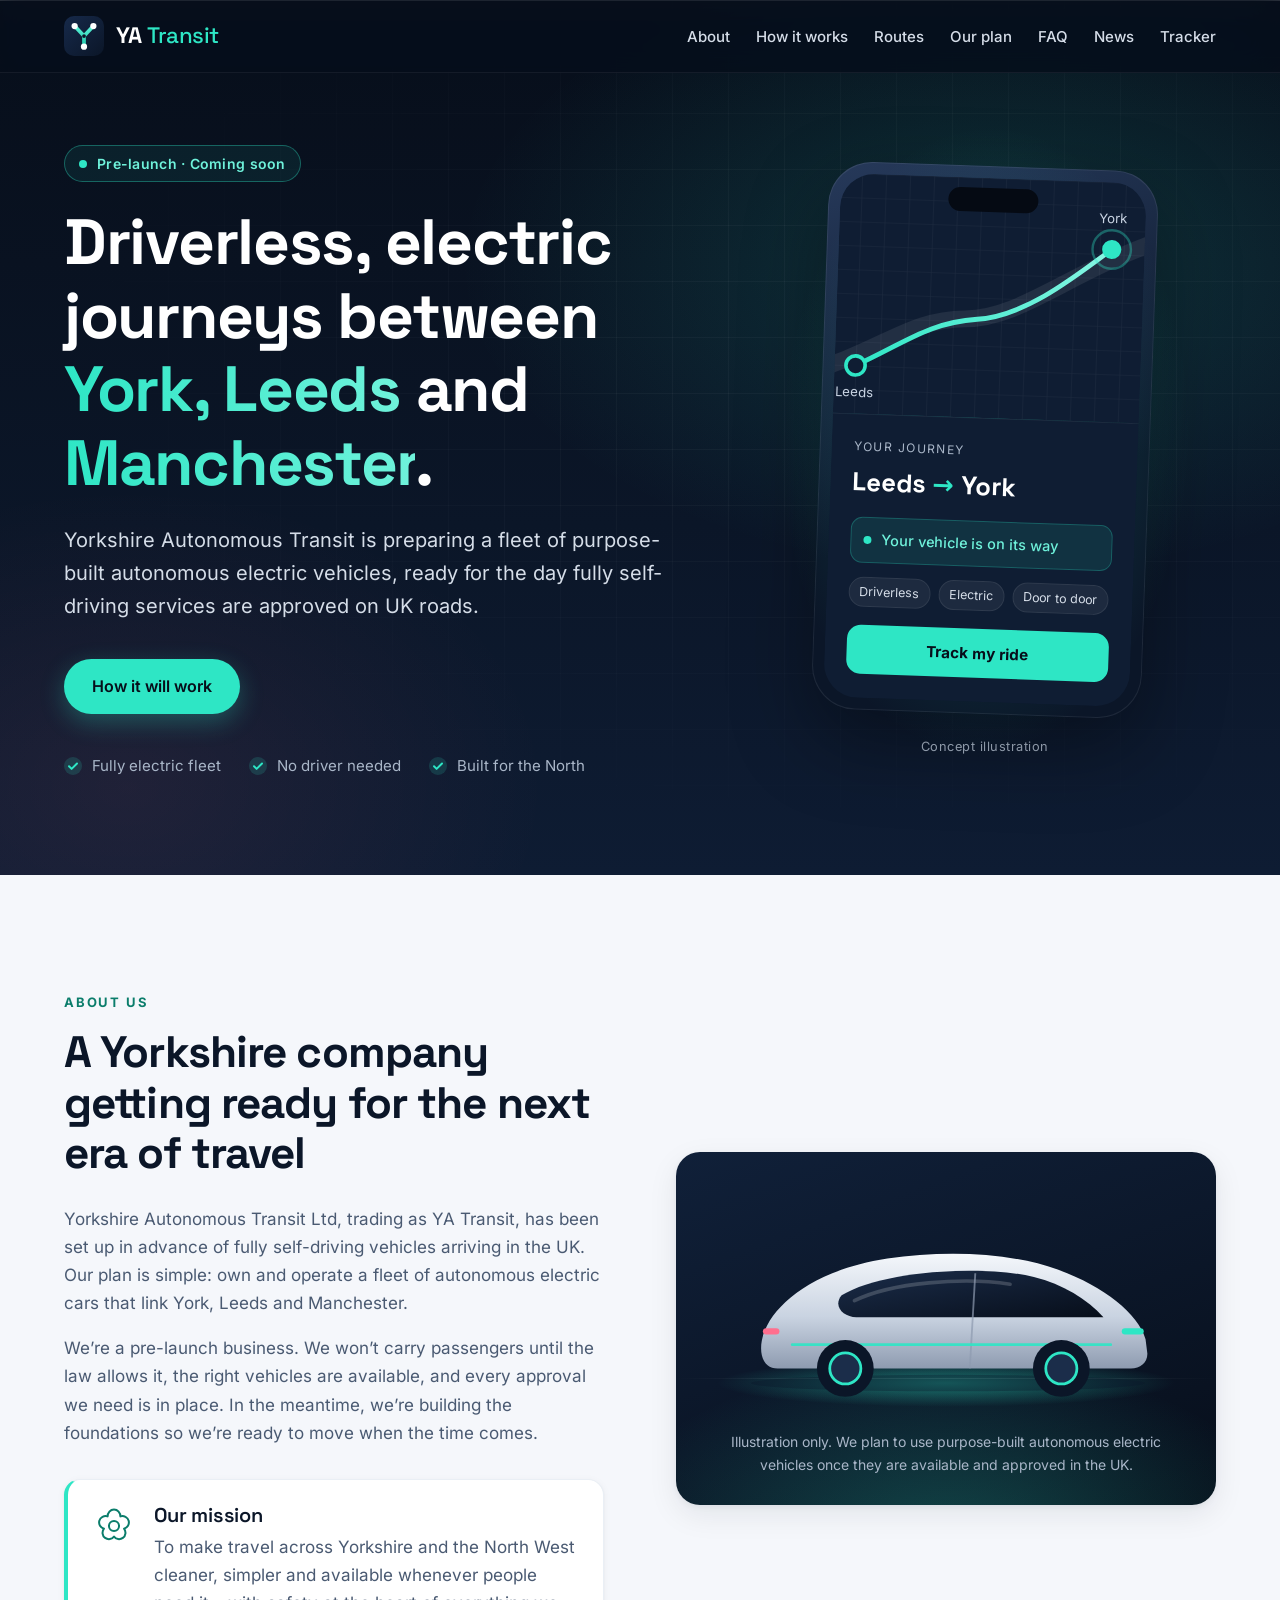
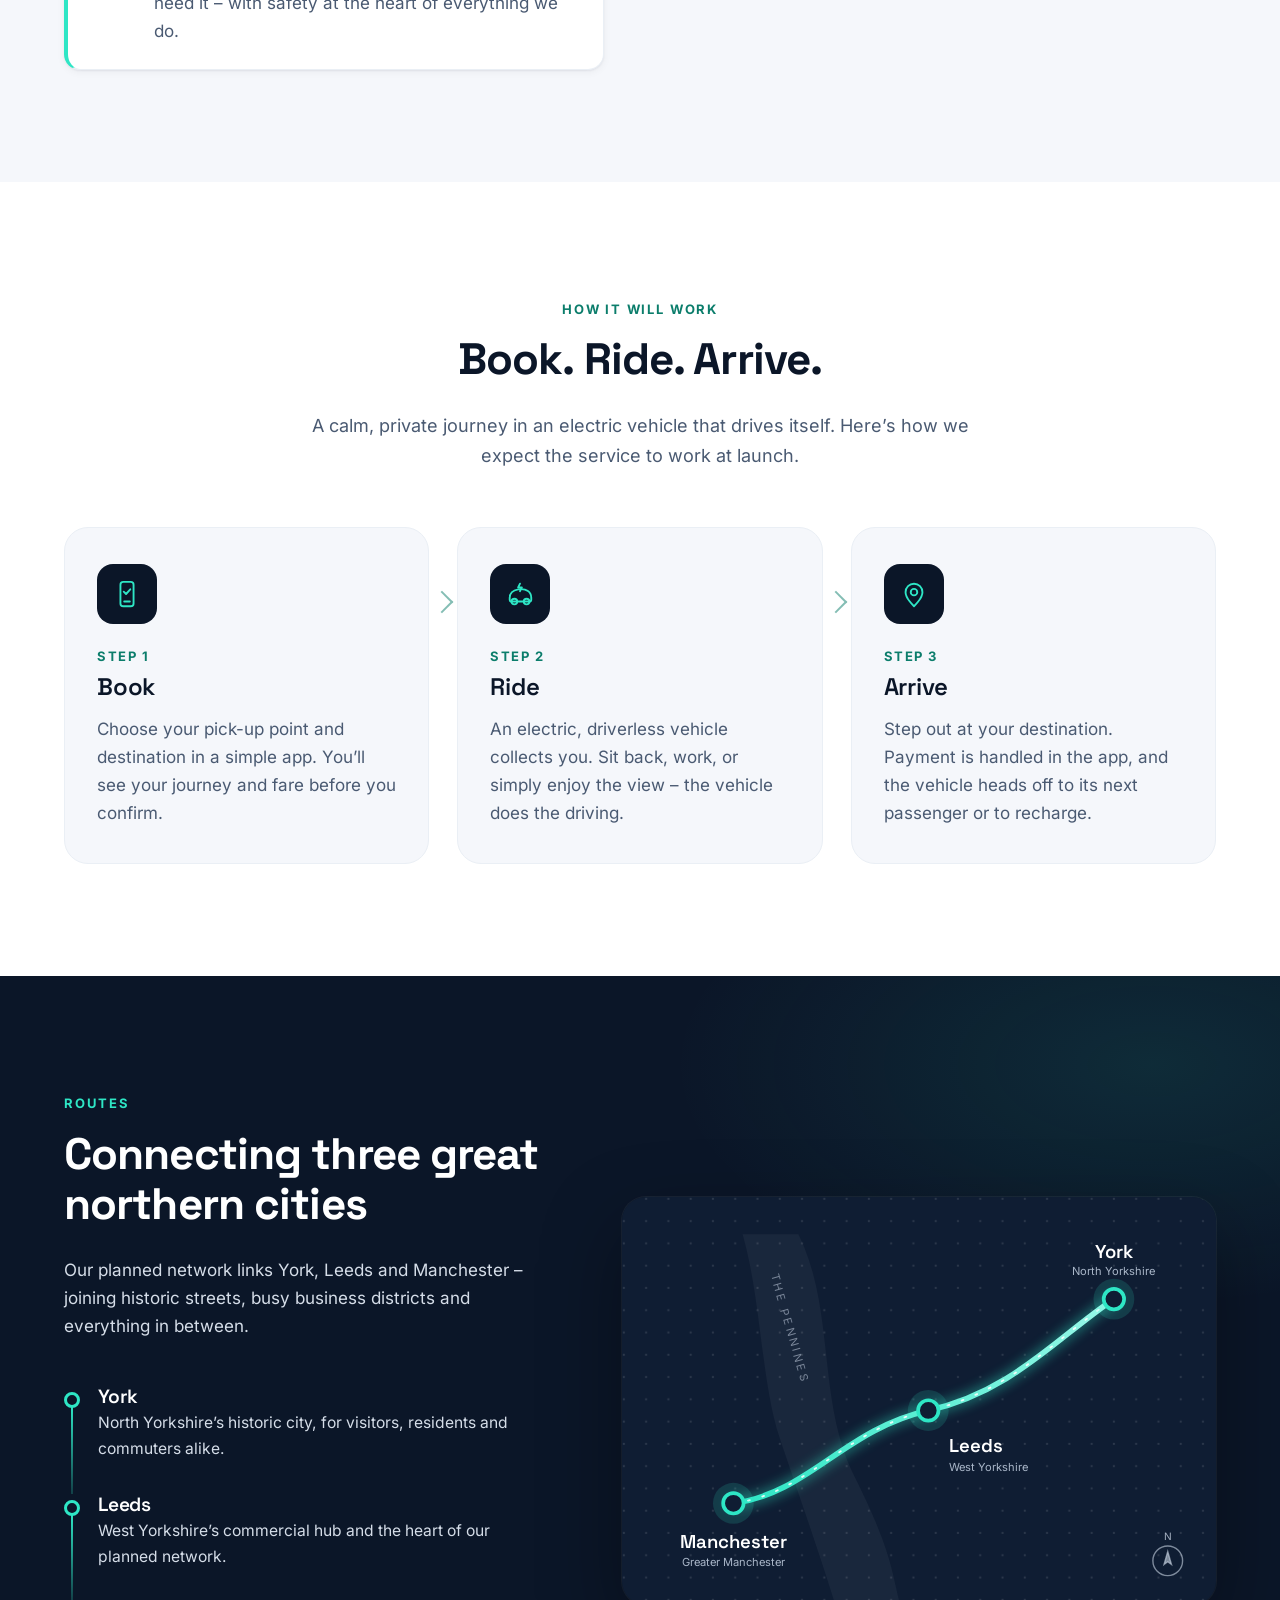
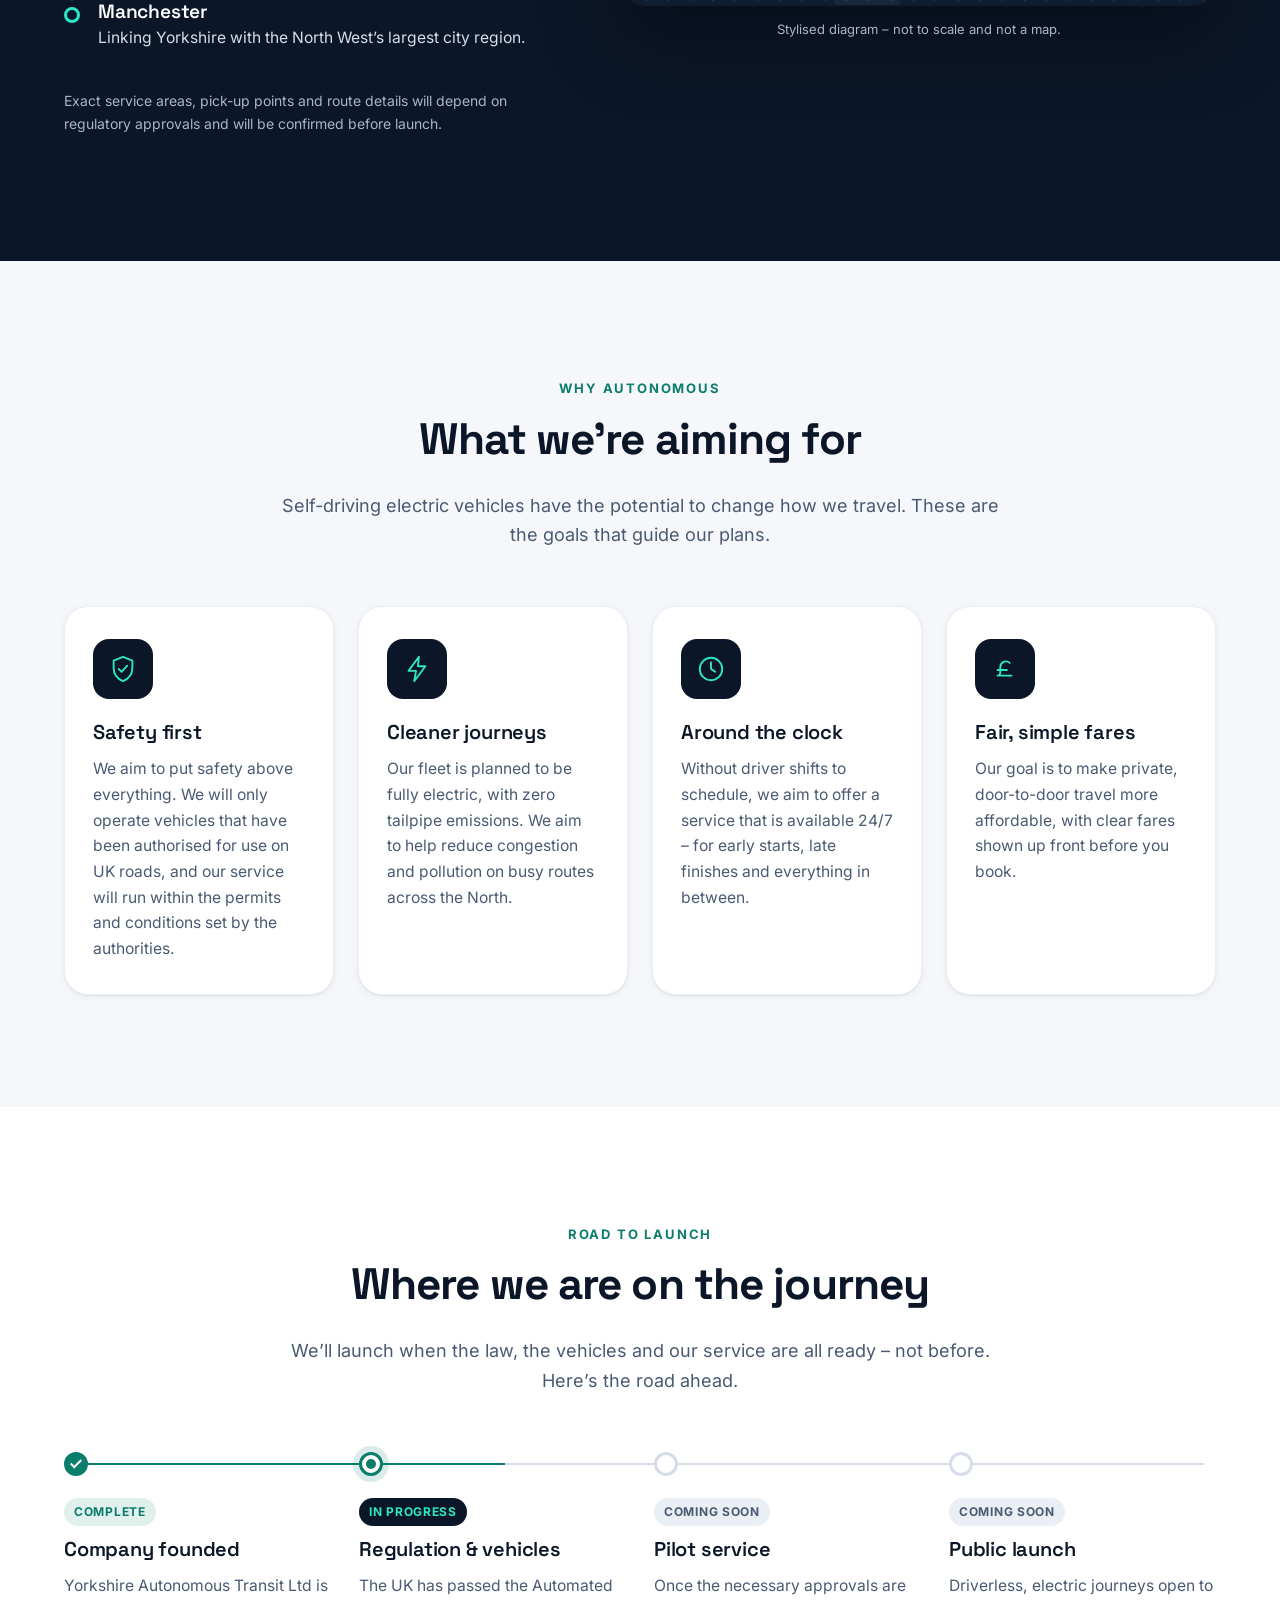
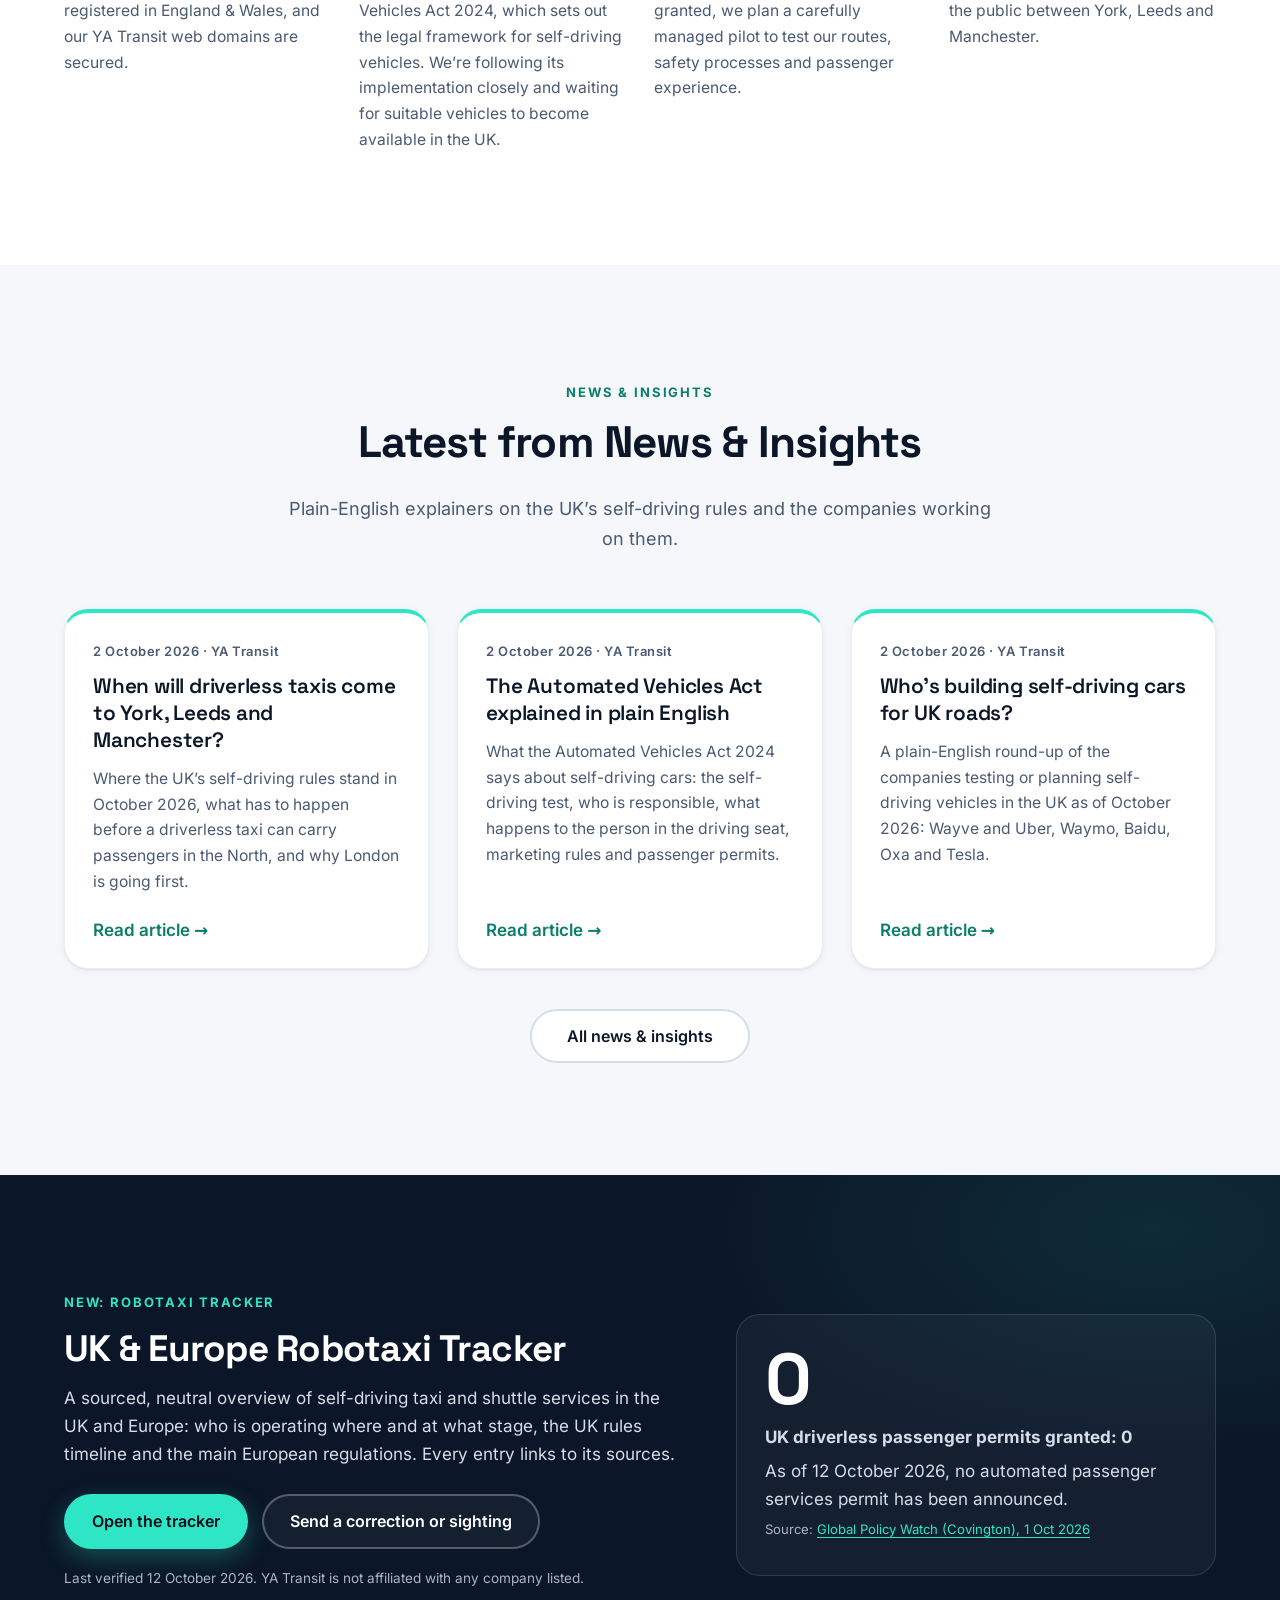
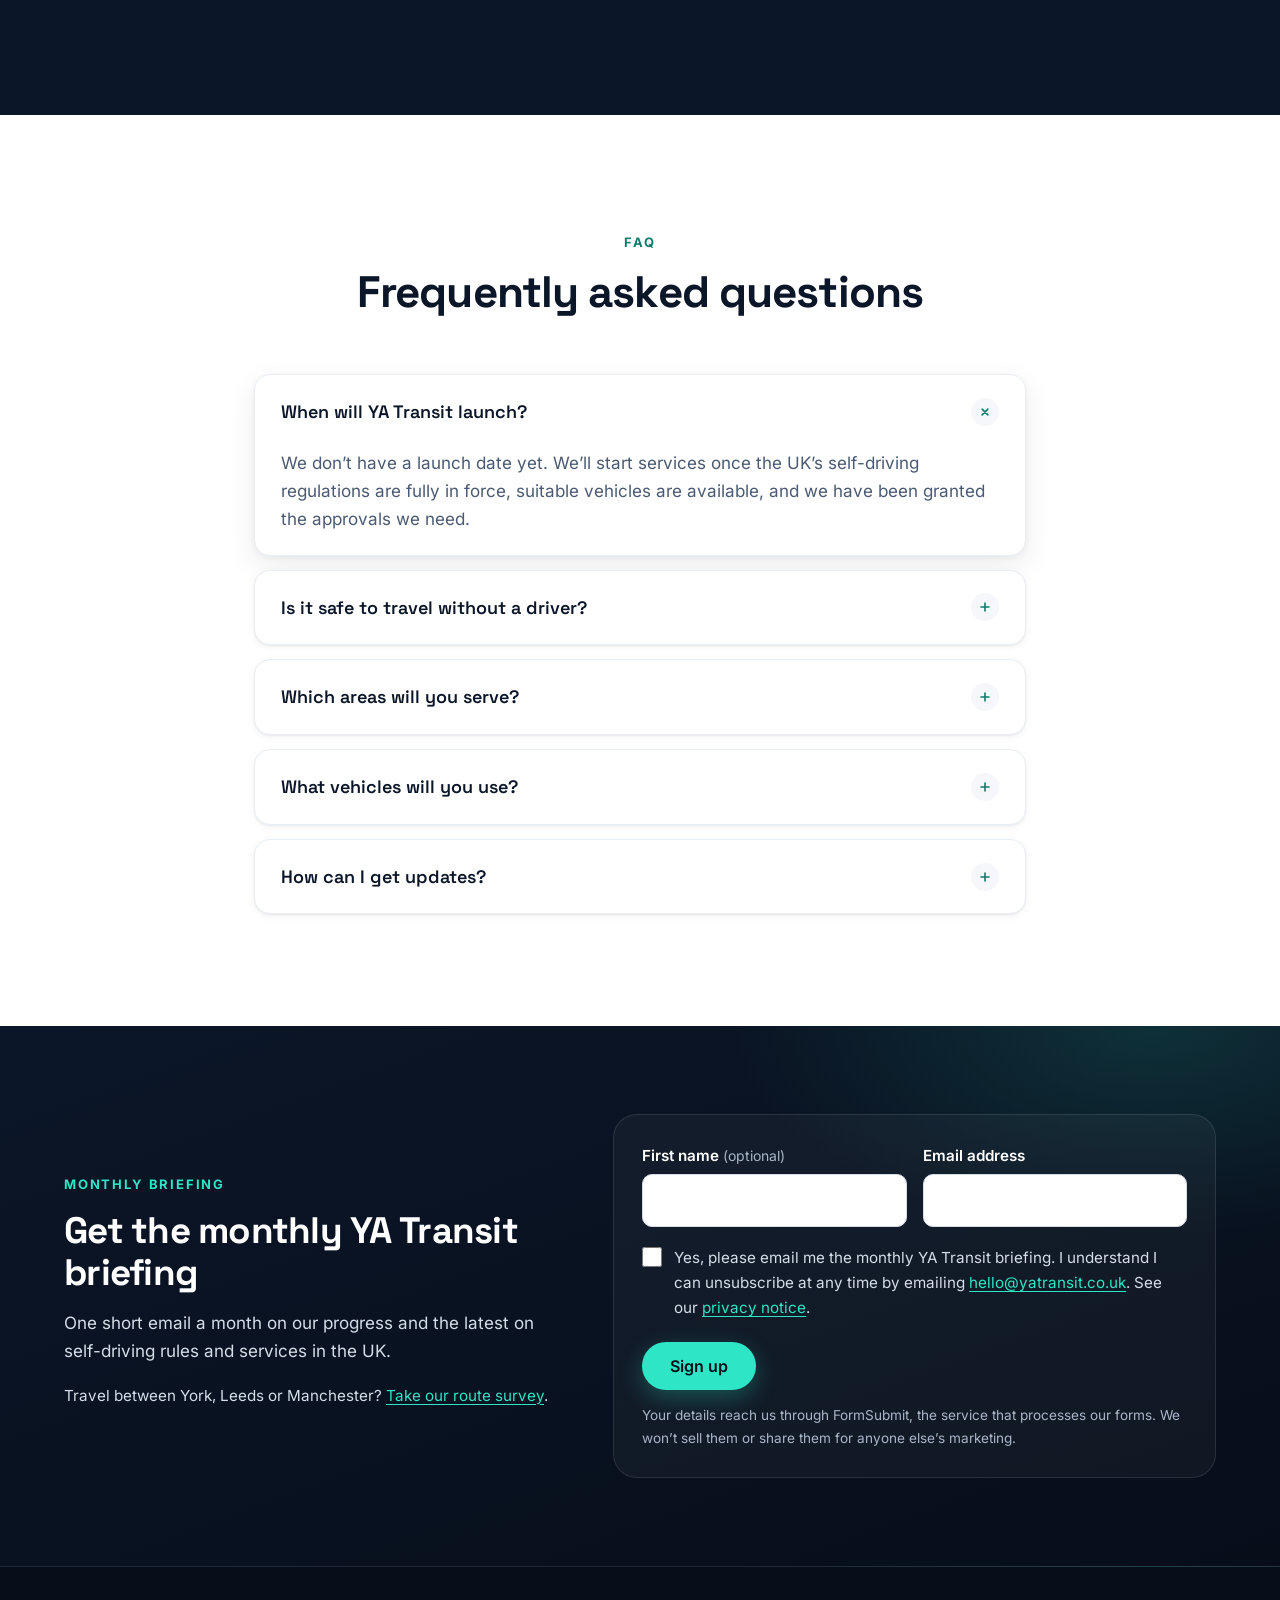
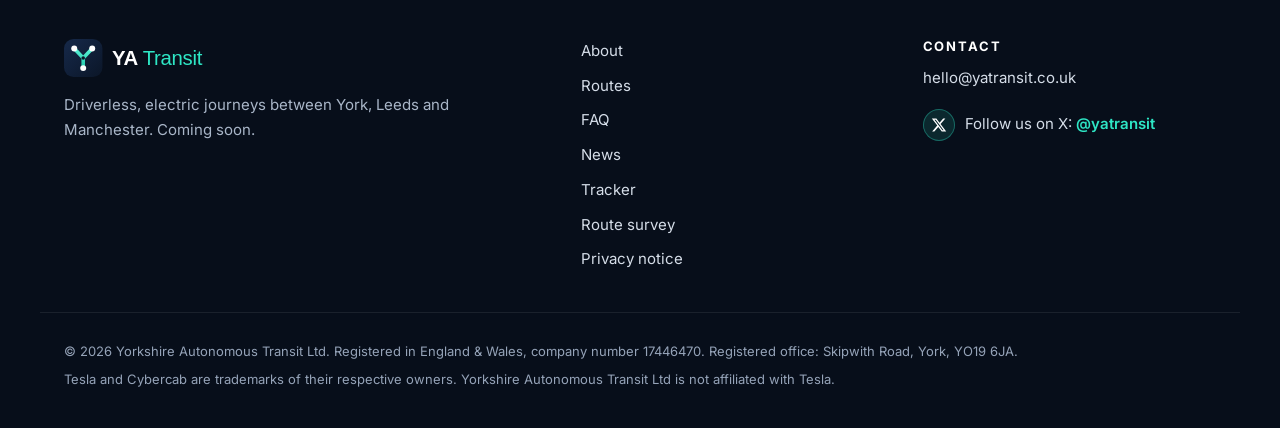
==== index.html @ 8191c2dc "SEO: Organization JSON-LD company number and logo, Open Graph/Twitter tags on privacy page, refresh " ====
<!DOCTYPE html>
<html lang="en-GB">
<head>
  <meta charset="utf-8">
  <meta name="viewport" content="width=device-width, initial-scale=1">
  <title>YA Transit | Driverless electric travel between York, Leeds and Manchester</title>
  <meta name="description" content="Yorkshire Autonomous Transit Ltd (YA Transit) is preparing driverless, electric journeys between York, Leeds and Manchester, ready for when self-driving services are approved in the UK.">
  <meta name="theme-color" content="#0B1628">
  <link rel="canonical" href="https://yatransit.co.uk/">

  <!-- Open Graph / social sharing -->
  <meta property="og:type" content="website">
  <meta property="og:site_name" content="YA Transit">
  <meta property="og:title" content="YA Transit | Driverless electric travel between York, Leeds and Manchester">
  <meta property="og:description" content="Preparing driverless, electric journeys across Yorkshire and the North West.">
  <meta property="og:url" content="https://yatransit.co.uk/">
  <meta property="og:image" content="https://yatransit.co.uk/assets/og-image.jpg">
  <meta property="og:locale" content="en_GB">
  <meta name="twitter:card" content="summary_large_image">
  <meta name="twitter:site" content="@yatransit">

  <link rel="icon" href="favicon.svg" type="image/svg+xml">
  <link rel="icon" href="favicon.ico" sizes="32x32">
  <link rel="apple-touch-icon" href="assets/apple-touch-icon.png">
  <link rel="preload" href="assets/fonts/inter-latin-var.woff2" as="font" type="font/woff2" crossorigin>
  <link rel="preload" href="assets/fonts/space-grotesk-latin-var.woff2" as="font" type="font/woff2" crossorigin>
  <link rel="stylesheet" href="css/styles.css">
  <script src="js/main.js" defer></script>
  <link rel="alternate" type="application/rss+xml" title="YA Transit News &amp; Insights" href="https://yatransit.co.uk/news/feed.xml">

  <!-- Structured data for search engines -->
  <script type="application/ld+json">
  {
    "@context": "https://schema.org",
    "@type": "Organization",
    "name": "YA Transit",
    "legalName": "Yorkshire Autonomous Transit Ltd",
    "identifier": {
      "@type": "PropertyValue",
      "propertyID": "UK Companies House company number",
      "value": "17446470"
    },
    "logo": "https://yatransit.co.uk/assets/logo.svg",
    "url": "https://yatransit.co.uk",
    "email": "hello@yatransit.co.uk",
    "address": {
      "@type": "PostalAddress",
      "streetAddress": "Skipwith Road",
      "addressLocality": "York",
      "postalCode": "YO19 6JA",
      "addressCountry": "GB"
    },
    "sameAs": ["https://x.com/yatransit"]
  }
  </script>
</head>
<body>
  <a class="skip-link" href="#main">Skip to main content</a>

  <header class="site-header" id="top">
    <div class="container header-inner">
      <a class="brand" href="#top" aria-label="YA Transit – back to top">
        <img src="assets/logo-mark.svg" alt="" width="40" height="40">
        <span class="brand-name">YA<span>Transit</span></span>
      </a>

      <button class="nav-toggle" type="button" aria-expanded="false" aria-controls="site-nav">
        <span class="nav-toggle-bar" aria-hidden="true"></span>
        <span class="visually-hidden">Menu</span>
      </button>

      <nav class="site-nav" id="site-nav" aria-label="Main">
        <ul>
          <li><a href="#about">About</a></li>
          <li><a href="#how-it-works">How it works</a></li>
          <li><a href="#routes">Routes</a></li>
          <li><a href="#why-autonomous">Our plan</a></li>
          <li><a href="#faq">FAQ</a></li>
          <li><a href="news/">News</a></li>
          <li><a href="tracker.html">Tracker</a></li>
        </ul>
      </nav>
    </div>
  </header>

  <main id="main">

    <!-- ============ HERO ============ -->
    <section class="hero" aria-labelledby="hero-title">
      <div class="hero-bg" aria-hidden="true"></div>
      <div class="container hero-inner">
        <div class="hero-copy">
          <p class="eyebrow"><span class="pulse" aria-hidden="true"></span> Pre-launch &middot; Coming soon</p>
          <h1 id="hero-title">Driverless, electric journeys between <span class="accent">York, Leeds</span> and <span class="accent">Manchester</span>.</h1>
          <p class="lead">Yorkshire Autonomous Transit is preparing a fleet of purpose-built autonomous electric vehicles, ready for the day fully self-driving services are approved on UK roads.</p>
          <div class="hero-actions">
            <a class="btn btn-primary" href="#how-it-works">How it will work</a>
          </div>
          <ul class="hero-points" aria-label="Key features">
            <li>Fully electric fleet</li>
            <li>No driver needed</li>
            <li>Built for the North</li>
          </ul>
        </div>

        <div class="hero-visual">
          <figure class="phone" role="img" aria-label="Concept illustration of a YA Transit booking screen showing a driverless journey from Leeds to York">
            <div class="phone-notch" aria-hidden="true"></div>
            <div class="phone-map" aria-hidden="true">
              <svg viewBox="0 0 300 200" preserveAspectRatio="xMidYMid slice">
                <defs>
                  <pattern id="grid" width="20" height="20" patternUnits="userSpaceOnUse">
                    <path d="M20 0H0V20" fill="none" stroke="rgba(255,255,255,0.06)" stroke-width="1"/>
                  </pattern>
                  <linearGradient id="phoneRoute" x1="0" y1="1" x2="1" y2="0">
                    <stop offset="0" stop-color="#2EE6C5"/>
                    <stop offset="1" stop-color="#8AF7E4"/>
                  </linearGradient>
                </defs>
                <rect width="300" height="200" fill="#0F1D33"/>
                <rect width="300" height="200" fill="url(#grid)"/>
                <path d="M-10 170 C60 150 80 120 130 118 S220 70 310 40" fill="none" stroke="rgba(255,255,255,0.08)" stroke-width="14"/>
                <path d="M40 160 C80 140 100 122 140 118 S220 80 250 56" fill="none" stroke="url(#phoneRoute)" stroke-width="4" stroke-linecap="round"/>
                <circle cx="40" cy="160" r="8" fill="#0F1D33" stroke="#2EE6C5" stroke-width="3"/>
                <circle cx="250" cy="56" r="8" fill="#2EE6C5"/>
                <circle cx="250" cy="56" r="16" fill="none" stroke="#2EE6C5" stroke-opacity="0.35" stroke-width="2"/>
                <text x="40" y="186" fill="#C9D4E3" font-size="11" text-anchor="middle" font-family="Inter, sans-serif">Leeds</text>
                <text x="250" y="34" fill="#C9D4E3" font-size="11" text-anchor="middle" font-family="Inter, sans-serif">York</text>
              </svg>
            </div>
            <div class="phone-body" aria-hidden="true">
              <p class="phone-label">Your journey</p>
              <p class="phone-trip">Leeds <span>&rarr;</span> York</p>
              <div class="phone-status">
                <span class="status-dot"></span>
                Your vehicle is on its way
              </div>
              <div class="phone-tags">
                <span>Driverless</span><span>Electric</span><span>Door to door</span>
              </div>
              <div class="phone-btn">Track my ride</div>
            </div>
          </figure>
          <p class="concept-note">Concept illustration</p>
        </div>
      </div>
    </section>

    <!-- ============ ABOUT ============ -->
    <section class="section section-light" id="about" aria-labelledby="about-title">
      <div class="container split">
        <div>
          <p class="kicker">About us</p>
          <h2 id="about-title">A Yorkshire company getting ready for the next era of travel</h2>
          <p>Yorkshire Autonomous Transit Ltd, trading as YA Transit, has been set up in advance of fully self-driving vehicles arriving in the UK. Our plan is simple: own and operate a fleet of autonomous electric cars that link York, Leeds and Manchester.</p>
          <p>We&rsquo;re a pre-launch business. We won&rsquo;t carry passengers until the law allows it, the right vehicles are available, and every approval we need is in place. In the meantime, we&rsquo;re building the foundations so we&rsquo;re ready to move when the time comes.</p>
          <div class="mission">
            <svg class="rose" viewBox="0 0 48 48" aria-hidden="true" focusable="false">
              <g fill="none" stroke="currentColor" stroke-width="2.2" stroke-linejoin="round">
                <path d="M24 6c4 0 7 3.5 7 7.5 3.8-1.2 8 1 9 4.8s-1.3 7.6-5 8.6c2.4 3.2 1.9 7.8-1.3 10.1s-7.6 1.7-9.7-1.5c-2.1 3.2-6.5 3.8-9.7 1.5s-3.7-6.9-1.3-10.1c-3.7-1-6-4.8-5-8.6s5.2-6 9-4.8C17 9.5 20 6 24 6z"/>
                <circle cx="24" cy="24" r="5.5"/>
              </g>
            </svg>
            <div>
              <h3>Our mission</h3>
              <p>To make travel across Yorkshire and the North West cleaner, simpler and available whenever people need it &ndash; with safety at the heart of everything we do.</p>
            </div>
          </div>
        </div>

        <figure class="vehicle-card">
          <svg class="vehicle" viewBox="0 0 520 230" role="img" aria-labelledby="vehTitle">
            <title id="vehTitle">Illustration of a sleek, compact autonomous electric vehicle</title>
            <defs>
              <linearGradient id="body" x1="0" y1="0" x2="0" y2="1">
                <stop offset="0" stop-color="#F4F7FB"/>
                <stop offset="0.55" stop-color="#C9D3E1"/>
                <stop offset="1" stop-color="#8E9BB0"/>
              </linearGradient>
              <linearGradient id="glass" x1="0" y1="0" x2="1" y2="1">
                <stop offset="0" stop-color="#1B2D4A"/>
                <stop offset="1" stop-color="#070E1A"/>
              </linearGradient>
              <radialGradient id="glow" cx="0.5" cy="0.5" r="0.5">
                <stop offset="0" stop-color="#2EE6C5" stop-opacity="0.45"/>
                <stop offset="1" stop-color="#2EE6C5" stop-opacity="0"/>
              </radialGradient>
            </defs>
            <ellipse cx="260" cy="200" rx="250" ry="26" fill="url(#glow)"/>
            <ellipse cx="262" cy="200" rx="215" ry="9" fill="#0B1628" opacity="0.35"/>
            <path d="M58 162 C58 126 104 78 196 64 C258 55 330 57 382 76 C432 94 470 124 478 152 L480 168 C480 178 472 184 462 184 L76 184 C65 184 58 176 58 162 Z" fill="url(#body)"/>
            <path d="M146 104 C188 78 296 70 356 84 C388 92 414 108 432 128 L162 128 C148 128 136 116 146 104 Z" fill="url(#glass)"/>
            <path d="M160 110 C200 90 280 84 330 92" fill="none" stroke="#FFFFFF" stroke-opacity="0.18" stroke-width="4" stroke-linecap="round"/>
            <path d="M292 80 L286 184" stroke="#8E9BB0" stroke-width="2" opacity="0.7"/>
            <rect x="452" y="140" width="24" height="7" rx="3.5" fill="#2EE6C5"/>
            <rect x="60" y="140" width="18" height="7" rx="3.5" fill="#FF6F8E"/>
            <path d="M92 158 H440" stroke="#2EE6C5" stroke-width="3" stroke-linecap="round" opacity="0.9"/>
            <g>
              <circle cx="150" cy="184" r="31" fill="#0B1628"/>
              <circle cx="150" cy="184" r="17" fill="#1B2D4A" stroke="#2EE6C5" stroke-width="3"/>
              <circle cx="386" cy="184" r="31" fill="#0B1628"/>
              <circle cx="386" cy="184" r="17" fill="#1B2D4A" stroke="#2EE6C5" stroke-width="3"/>
            </g>
          </svg>
          <figcaption>Illustration only. We plan to use purpose-built autonomous electric vehicles once they are available and approved in the UK.</figcaption>
        </figure>
      </div>
    </section>

    <!-- ============ HOW IT WORKS ============ -->
    <section class="section section-white" id="how-it-works" aria-labelledby="how-title">
      <div class="container">
        <div class="section-head">
          <p class="kicker">How it will work</p>
          <h2 id="how-title">Book. Ride. Arrive.</h2>
          <p>A calm, private journey in an electric vehicle that drives itself. Here&rsquo;s how we expect the service to work at launch.</p>
        </div>
        <ol class="steps">
          <li class="step">
            <div class="step-icon" aria-hidden="true">
              <svg viewBox="0 0 32 32"><rect x="9" y="3" width="14" height="26" rx="3" fill="none" stroke="currentColor" stroke-width="2"/><path d="M13 24h6" stroke="currentColor" stroke-width="2" stroke-linecap="round"/><path d="M12.5 13.5l2.5 2.5 4.5-5" fill="none" stroke="currentColor" stroke-width="2" stroke-linecap="round" stroke-linejoin="round"/></svg>
            </div>
            <span class="step-num">Step 1</span>
            <h3>Book</h3>
            <p>Choose your pick-up point and destination in a simple app. You&rsquo;ll see your journey and fare before you confirm.</p>
          </li>
          <li class="step">
            <div class="step-icon" aria-hidden="true">
              <svg viewBox="0 0 32 32"><path d="M5 20c0-4 3-8 9-9 4-.6 8 0 10.5 1.8C27 14.5 28 17 28 20v2a2 2 0 0 1-2 2H7a2 2 0 0 1-2-2z" fill="none" stroke="currentColor" stroke-width="2" stroke-linejoin="round"/><circle cx="10" cy="24" r="3" fill="none" stroke="currentColor" stroke-width="2"/><circle cx="23" cy="24" r="3" fill="none" stroke="currentColor" stroke-width="2"/><path d="M16 5l-2 4h4l-2 4" fill="none" stroke="currentColor" stroke-width="2" stroke-linecap="round" stroke-linejoin="round"/></svg>
            </div>
            <span class="step-num">Step 2</span>
            <h3>Ride</h3>
            <p>An electric, driverless vehicle collects you. Sit back, work, or simply enjoy the view &ndash; the vehicle does the driving.</p>
          </li>
          <li class="step">
            <div class="step-icon" aria-hidden="true">
              <svg viewBox="0 0 32 32"><path d="M16 29s-9-8.2-9-15a9 9 0 0 1 18 0c0 6.8-9 15-9 15z" fill="none" stroke="currentColor" stroke-width="2" stroke-linejoin="round"/><circle cx="16" cy="14" r="3.5" fill="none" stroke="currentColor" stroke-width="2"/></svg>
            </div>
            <span class="step-num">Step 3</span>
            <h3>Arrive</h3>
            <p>Step out at your destination. Payment is handled in the app, and the vehicle heads off to its next passenger or to recharge.</p>
          </li>
        </ol>
      </div>
    </section>

    <!-- ============ ROUTES ============ -->
    <section class="section section-dark" id="routes" aria-labelledby="routes-title">
      <div class="container split split-routes">
        <div>
          <p class="kicker kicker-light">Routes</p>
          <h2 id="routes-title">Connecting three great northern cities</h2>
          <p>Our planned network links York, Leeds and Manchester &ndash; joining historic streets, busy business districts and everything in between.</p>
          <ul class="city-list">
            <li>
              <span class="city-dot" aria-hidden="true"></span>
              <div><h3>York</h3><p>North Yorkshire&rsquo;s historic city, for visitors, residents and commuters alike.</p></div>
            </li>
            <li>
              <span class="city-dot" aria-hidden="true"></span>
              <div><h3>Leeds</h3><p>West Yorkshire&rsquo;s commercial hub and the heart of our planned network.</p></div>
            </li>
            <li>
              <span class="city-dot" aria-hidden="true"></span>
              <div><h3>Manchester</h3><p>Linking Yorkshire with the North West&rsquo;s largest city region.</p></div>
            </li>
          </ul>
          <p class="small-print">Exact service areas, pick-up points and route details will depend on regulatory approvals and will be confirmed before launch.</p>
        </div>

        <figure class="route-diagram">
          <svg viewBox="0 0 640 440" role="img" aria-labelledby="routeTitle routeDesc">
            <title id="routeTitle">Stylised route diagram</title>
            <desc id="routeDesc">A simplified diagram, not a map, showing a planned route linking Manchester in the south west to Leeds and then York in the north east, crossing the Pennines.</desc>
            <defs>
              <pattern id="dots" width="24" height="24" patternUnits="userSpaceOnUse">
                <circle cx="2" cy="2" r="1.2" fill="rgba(255,255,255,0.12)"/>
              </pattern>
              <linearGradient id="routeGrad" x1="0" y1="1" x2="1" y2="0">
                <stop offset="0" stop-color="#2EE6C5"/>
                <stop offset="1" stop-color="#9AF8E8"/>
              </linearGradient>
              <filter id="softGlow" x="-20%" y="-20%" width="140%" height="140%">
                <feGaussianBlur stdDeviation="6"/>
              </filter>
            </defs>
            <rect width="640" height="440" rx="24" fill="#0F1D33"/>
            <rect width="640" height="440" rx="24" fill="url(#dots)"/>

            <!-- Pennines band (stylised) -->
            <path d="M190 40 C230 120 210 220 250 300 S290 400 300 440 L230 440 C215 390 190 320 170 260 S150 110 130 40 Z" fill="rgba(255,255,255,0.045)"/>
            <text class="pennines" x="160" y="84" fill="rgba(201,212,227,0.55)" font-size="12" font-family="Inter, sans-serif" letter-spacing="3" transform="rotate(74 160 84)">THE PENNINES</text>

            <!-- Route -->
            <path d="M120 330 C200 320 240 250 330 230 S470 150 530 110" fill="none" stroke="#2EE6C5" stroke-width="14" stroke-linecap="round" opacity="0.35" filter="url(#softGlow)"/>
            <path d="M120 330 C200 320 240 250 330 230 S470 150 530 110" fill="none" stroke="url(#routeGrad)" stroke-width="6" stroke-linecap="round"/>
            <path class="route-flow" d="M120 330 C200 320 240 250 330 230 S470 150 530 110" fill="none" stroke="#FFFFFF" stroke-width="2" stroke-linecap="round" stroke-dasharray="2 14" opacity="0.85"/>

            <!-- Manchester -->
            <circle cx="120" cy="330" r="22" fill="#2EE6C5" opacity="0.15"/>
            <circle cx="120" cy="330" r="11" fill="#0F1D33" stroke="#2EE6C5" stroke-width="4"/>
            <text x="120" y="378" fill="#FFFFFF" class="city-name" font-size="20" font-weight="600" text-anchor="middle" font-family="'Space Grotesk', Inter, sans-serif">Manchester</text>
            <text x="120" y="398" class="city-sub" fill="#A9B6C8" font-size="12" text-anchor="middle" font-family="Inter, sans-serif">Greater Manchester</text>

            <!-- Leeds -->
            <circle cx="330" cy="230" r="22" fill="#2EE6C5" opacity="0.15"/>
            <circle cx="330" cy="230" r="11" fill="#0F1D33" stroke="#2EE6C5" stroke-width="4"/>
            <text x="352" y="275" fill="#FFFFFF" class="city-name" font-size="20" font-weight="600" font-family="'Space Grotesk', Inter, sans-serif">Leeds</text>
            <text x="352" y="295" class="city-sub" fill="#A9B6C8" font-size="12" font-family="Inter, sans-serif">West Yorkshire</text>

            <!-- York -->
            <circle cx="530" cy="110" r="22" fill="#2EE6C5" opacity="0.15"/>
            <circle cx="530" cy="110" r="11" fill="#0F1D33" stroke="#2EE6C5" stroke-width="4"/>
            <text x="530" y="66" fill="#FFFFFF" class="city-name" font-size="20" font-weight="600" text-anchor="middle" font-family="'Space Grotesk', Inter, sans-serif">York</text>
            <text x="530" y="84" class="city-sub" fill="#A9B6C8" font-size="12" text-anchor="middle" font-family="Inter, sans-serif">North Yorkshire</text>

            <!-- Compass -->
            <g transform="translate(588 392)" fill="none" stroke="rgba(201,212,227,0.6)" stroke-width="1.5">
              <circle r="16"/>
              <path d="M0 -10 L4 4 L0 1 L-4 4 Z" fill="rgba(201,212,227,0.6)"/>
              <text y="-22" fill="rgba(201,212,227,0.8)" stroke="none" font-size="11" text-anchor="middle" font-family="Inter, sans-serif">N</text>
            </g>
          </svg>
          <figcaption>Stylised diagram &ndash; not to scale and not a map.</figcaption>
        </figure>
      </div>
    </section>

    <!-- ============ WHY AUTONOMOUS ============ -->
    <section class="section section-light" id="why-autonomous" aria-labelledby="why-title">
      <div class="container">
        <div class="section-head">
          <p class="kicker">Why autonomous</p>
          <h2 id="why-title">What we&rsquo;re aiming for</h2>
          <p>Self-driving electric vehicles have the potential to change how we travel. These are the goals that guide our plans.</p>
        </div>
        <div class="cards">
          <article class="card">
            <div class="card-icon" aria-hidden="true">
              <svg viewBox="0 0 32 32"><path d="M16 3l10 4v8c0 6.5-4.3 11.6-10 14-5.7-2.4-10-7.5-10-14V7z" fill="none" stroke="currentColor" stroke-width="2" stroke-linejoin="round"/><path d="M11.5 16l3 3 6-6.5" fill="none" stroke="currentColor" stroke-width="2" stroke-linecap="round" stroke-linejoin="round"/></svg>
            </div>
            <h3>Safety first</h3>
            <p>We aim to put safety above everything. We will only operate vehicles that have been authorised for use on UK roads, and our service will run within the permits and conditions set by the authorities.</p>
          </article>
          <article class="card">
            <div class="card-icon" aria-hidden="true">
              <svg viewBox="0 0 32 32"><path d="M18 3L7 18h8l-2 11 12-16h-8z" fill="none" stroke="currentColor" stroke-width="2" stroke-linejoin="round"/></svg>
            </div>
            <h3>Cleaner journeys</h3>
            <p>Our fleet is planned to be fully electric, with zero tailpipe emissions. We aim to help reduce congestion and pollution on busy routes across the North.</p>
          </article>
          <article class="card">
            <div class="card-icon" aria-hidden="true">
              <svg viewBox="0 0 32 32"><circle cx="16" cy="16" r="12" fill="none" stroke="currentColor" stroke-width="2"/><path d="M16 9v7l4.5 3" fill="none" stroke="currentColor" stroke-width="2" stroke-linecap="round" stroke-linejoin="round"/></svg>
            </div>
            <h3>Around the clock</h3>
            <p>Without driver shifts to schedule, we aim to offer a service that is available 24/7 &ndash; for early starts, late finishes and everything in between.</p>
          </article>
          <article class="card">
            <div class="card-icon" aria-hidden="true">
              <svg viewBox="0 0 32 32"><path d="M21 9.5a6 6 0 0 0-10 4.5v5c0 2-1 4-3 4h15" fill="none" stroke="currentColor" stroke-width="2" stroke-linecap="round" stroke-linejoin="round"/><path d="M8 17h10" stroke="currentColor" stroke-width="2" stroke-linecap="round"/></svg>
            </div>
            <h3>Fair, simple fares</h3>
            <p>Our goal is to make private, door-to-door travel more affordable, with clear fares shown up front before you book.</p>
          </article>
        </div>
      </div>
    </section>

    <!-- ============ ROADMAP ============ -->
    <section class="section section-white" id="roadmap" aria-labelledby="roadmap-title">
      <div class="container">
        <div class="section-head">
          <p class="kicker">Road to launch</p>
          <h2 id="roadmap-title">Where we are on the journey</h2>
          <p>We&rsquo;ll launch when the law, the vehicles and our service are all ready &ndash; not before. Here&rsquo;s the road ahead.</p>
        </div>
        <ol class="timeline">
          <li class="milestone is-done">
            <span class="milestone-marker" aria-hidden="true"></span>
            <span class="badge badge-done">Complete</span>
            <h3>Company founded</h3>
            <p>Yorkshire Autonomous Transit Ltd is registered in England &amp; Wales, and our YA Transit web domains are secured.</p>
          </li>
          <li class="milestone is-current">
            <span class="milestone-marker" aria-hidden="true"></span>
            <span class="badge badge-current">In progress</span>
            <h3>Regulation &amp; vehicles</h3>
            <p>The UK has passed the Automated Vehicles Act 2024, which sets out the legal framework for self-driving vehicles. We&rsquo;re following its implementation closely and waiting for suitable vehicles to become available in the UK.</p>
          </li>
          <li class="milestone">
            <span class="milestone-marker" aria-hidden="true"></span>
            <span class="badge">Coming soon</span>
            <h3>Pilot service</h3>
            <p>Once the necessary approvals are granted, we plan a carefully managed pilot to test our routes, safety processes and passenger experience.</p>
          </li>
          <li class="milestone">
            <span class="milestone-marker" aria-hidden="true"></span>
            <span class="badge">Coming soon</span>
            <h3>Public launch</h3>
            <p>Driverless, electric journeys open to the public between York, Leeds and Manchester.</p>
          </li>
        </ol>
      </div>
    </section>

    <!-- ================= NEWS TEASER ================= -->
    <section class="section section-light" id="news" aria-labelledby="news-title">
      <div class="container">
        <div class="section-head">
          <p class="kicker">News &amp; Insights</p>
          <h2 id="news-title">Latest from News &amp; Insights</h2>
          <p>Plain-English explainers on the UK’s self-driving rules and the companies working on them.</p>
        </div>
        <div class="news-grid">
        <article class="news-card">
          <p class="news-meta"><time datetime="2026-10-02">2 October 2026</time> &middot; YA Transit</p>
          <h3 class="news-title"><a href="news/driverless-taxis-york-leeds-manchester.html">When will driverless taxis come to York, Leeds and Manchester?</a></h3>
          <p class="news-excerpt">Where the UK’s self-driving rules stand in October 2026, what has to happen before a driverless taxi can carry passengers in the North, and why London is going first.</p>
          <a class="news-more" href="news/driverless-taxis-york-leeds-manchester.html" aria-hidden="true" tabindex="-1">Read article <span aria-hidden="true">&rarr;</span></a>
        </article>
        <article class="news-card">
          <p class="news-meta"><time datetime="2026-10-02">2 October 2026</time> &middot; YA Transit</p>
          <h3 class="news-title"><a href="news/automated-vehicles-act-explained.html">The Automated Vehicles Act explained in plain English</a></h3>
          <p class="news-excerpt">What the Automated Vehicles Act 2024 says about self-driving cars: the self-driving test, who is responsible, what happens to the person in the driving seat, marketing rules and passenger permits.</p>
          <a class="news-more" href="news/automated-vehicles-act-explained.html" aria-hidden="true" tabindex="-1">Read article <span aria-hidden="true">&rarr;</span></a>
        </article>
        <article class="news-card">
          <p class="news-meta"><time datetime="2026-10-02">2 October 2026</time> &middot; YA Transit</p>
          <h3 class="news-title"><a href="news/who-is-building-self-driving-cars-uk.html">Who’s building self-driving cars for UK roads?</a></h3>
          <p class="news-excerpt">A plain-English round-up of the companies testing or planning self-driving vehicles in the UK as of October 2026: Wayve and Uber, Waymo, Baidu, Oxa and Tesla.</p>
          <a class="news-more" href="news/who-is-building-self-driving-cars-uk.html" aria-hidden="true" tabindex="-1">Read article <span aria-hidden="true">&rarr;</span></a>
        </article>
        </div>
        <div class="news-teaser-actions">
          <a class="btn btn-outline" href="news/">All news &amp; insights</a>
        </div>
      </div>
    </section>

    <!-- ============ TRACKER TEASER ============ -->
    <section class="section section-dark tracker-teaser" id="tracker" aria-labelledby="tracker-title">
      <div class="container tracker-teaser-inner">
        <div>
          <p class="kicker kicker-light">New: Robotaxi Tracker</p>
          <h2 id="tracker-title">UK &amp; Europe Robotaxi Tracker</h2>
          <p>A sourced, neutral overview of self-driving taxi and shuttle services in the UK and Europe: who is operating where and at what stage, the UK rules timeline and the main European regulations. Every entry links to its sources.</p>
          <div class="tracker-teaser-actions">
            <a class="btn btn-primary" href="tracker.html">Open the tracker</a>
            <a class="btn btn-ghost" href="tracker.html#report">Send a correction or sighting</a>
          </div>
          <p class="tracker-teaser-note">Last verified <time datetime="2026-10-12">12 October 2026</time>. YA Transit is not affiliated with any company listed.</p>
        </div>
        <div class="tracker-teaser-stat">
          <p class="rt-counter-value" aria-hidden="true">0</p>
          <p><strong>UK driverless passenger permits granted: 0</strong></p>
          <p>As of 12 October 2026, no automated passenger services permit has been announced.</p>
          <p class="rt-src">Source: <a href="https://www.globalpolicywatch.com/2026/10/overview-of-eu-and-uk-regulatory-developments-relating-to-autonomous-vehicles/" rel="noopener">Global Policy Watch (Covington), 1 Oct 2026</a></p>
        </div>
      </div>
    </section>

    <!-- ============ FAQ ============ -->
    <section class="section section-white" id="faq" aria-labelledby="faq-title">
      <div class="container container-narrow">
        <div class="section-head">
          <p class="kicker">FAQ</p>
          <h2 id="faq-title">Frequently asked questions</h2>
        </div>
        <div class="faq">
          <details open>
            <summary>When will YA Transit launch?</summary>
            <div class="faq-body">
              <p>We don&rsquo;t have a launch date yet. We&rsquo;ll start services once the UK&rsquo;s self-driving regulations are fully in force, suitable vehicles are available, and we have been granted the approvals we need.</p>
            </div>
          </details>
          <details>
            <summary>Is it safe to travel without a driver?</summary>
            <div class="faq-body">
              <p>Safety is our top priority. Under the Automated Vehicles Act 2024, self-driving vehicles must be authorised before they can drive themselves on roads in Great Britain, and passenger services need the appropriate permits. We will only carry passengers in vehicles and on services that have the required approvals.</p>
            </div>
          </details>
          <details>
            <summary>Which areas will you serve?</summary>
            <div class="faq-body">
              <p>Our plan is to connect York, Leeds and Manchester. Exact service areas and pick-up points will depend on approvals and will be confirmed before launch. If you&rsquo;d like us to serve your town, email us at <a href="mailto:hello@yatransit.co.uk">hello@yatransit.co.uk</a> &ndash; it helps us plan.</p>
            </div>
          </details>
          <details>
            <summary>What vehicles will you use?</summary>
            <div class="faq-body">
              <p>We plan to use purpose-built autonomous electric vehicles &ndash; for example, compact two-seat robotaxis of the kind being developed by manufacturers such as Tesla (Cybercab) &ndash; once they are available and approved for use in the UK. We haven&rsquo;t chosen a vehicle supplier yet, and we are not affiliated with any manufacturer.</p>
            </div>
          </details>
          <details>
            <summary>How can I get updates?</summary>
            <div class="faq-body">
              <p>Sign up for the <a href="#briefing">monthly YA Transit briefing</a>, read our <a href="news/">News &amp; Insights</a>, or follow us on X at <a href="https://x.com/yatransit" target="_blank" rel="noopener">@yatransit</a>. If you travel between York, Leeds or Manchester, you can also help shape our plans by taking our <a href="survey.html">route survey</a>. For any other enquiries, please email us at <a href="mailto:hello@yatransit.co.uk">hello@yatransit.co.uk</a>.</p>
            </div>
          </details>
        </div>
      </div>
    </section>

    <section class="section briefing" id="briefing" aria-labelledby="briefing-title">
      <div class="container briefing-inner">
        <div class="briefing-copy">
          <p class="kicker kicker-light">Monthly briefing</p>
          <h2 id="briefing-title">Get the monthly YA Transit briefing</h2>
          <p>One short email a month on our progress and the latest on self-driving rules and services in the UK.</p>
          <p class="briefing-survey">Travel between York, Leeds or Manchester? <a href="survey.html">Take our route survey</a>.</p>
        </div>
        <form class="yat-form briefing-form" action="https://formsubmit.co/7b9ac021329bbe6ac2b7830b0eee257e" method="POST" data-yat-form>
          <input type="hidden" name="_subject" value="YA Transit: new monthly briefing sign-up">
          <input type="hidden" name="_next" value="https://yatransit.co.uk/thanks.html?form=briefing">
          <input type="hidden" name="_captcha" value="false">
          <input type="hidden" name="_template" value="table">
          <input type="hidden" name="Form" value="Monthly briefing sign-up">
          <input type="hidden" name="Page" value="/">
          <div class="hp-field" aria-hidden="true"><label for="briefing-hp">Leave this field empty</label><input type="text" id="briefing-hp" name="_honey" tabindex="-1" autocomplete="off"></div>
          <div class="form-row">
            <div class="field">
              <label for="briefing-name">First name <span class="optional">(optional)</span></label>
              <input id="briefing-name" name="First name" type="text" autocomplete="given-name" maxlength="80">
            </div>
            <div class="field">
              <label for="briefing-email">Email address</label>
              <input id="briefing-email" name="email" type="email" autocomplete="email" inputmode="email" required maxlength="200">
            </div>
          </div>
          <div class="field">
            <label class="check">
              <input type="checkbox" name="Consent to monthly briefing" value="Yes: ticked the box agreeing to receive the monthly YA Transit briefing by email" required>
              <span>Yes, please email me the monthly YA Transit briefing. I understand I can unsubscribe at any time by emailing <a href="mailto:hello@yatransit.co.uk">hello@yatransit.co.uk</a>. See our <a href="privacy.html#briefing-data">privacy notice</a>.</span>
            </label>
          </div>
          <button class="btn btn-primary" type="submit">Sign up</button>
          <p class="form-note">Your details reach us through FormSubmit, the service that processes our forms. We won’t sell them or share them for anyone else’s marketing.</p>
        </form>
      </div>
    </section>
  </main>

  <footer class="site-footer">
    <div class="container footer-inner">
      <div class="footer-brand">
        <img src="assets/logo-light.svg" alt="YA Transit" width="180" height="38">
        <p>Driverless, electric journeys between York, Leeds and Manchester. Coming soon.</p>
      </div>
      <nav class="footer-nav" aria-label="Footer">
        <ul>
          <li><a href="#about">About</a></li>
          <li><a href="#routes">Routes</a></li>
          <li><a href="#faq">FAQ</a></li>
          <li><a href="news/">News</a></li>
          <li><a href="tracker.html">Tracker</a></li>
          <li><a href="survey.html">Route survey</a></li>
          <li><a href="privacy.html">Privacy notice</a></li>
        </ul>
      </nav>
      <div class="footer-contact">
        <h2 class="footer-heading">Contact</h2>
        <p><a href="mailto:hello@yatransit.co.uk">hello@yatransit.co.uk</a></p>
        <p class="footer-social"><a class="x-link" href="https://x.com/yatransit" target="_blank" rel="noopener"><span class="x-badge"><svg class="x-logo" viewBox="0 0 24 24" width="16" height="16" aria-hidden="true" focusable="false"><path fill="currentColor" d="M18.244 2.25h3.308l-7.227 8.26 8.502 11.24H16.17l-5.214-6.817L4.99 21.75H1.68l7.73-8.835L1.254 2.25H8.08l4.713 6.231zm-1.161 17.52h1.833L7.084 4.126H5.117z"/></svg></span><span>Follow us on X: <strong>@yatransit</strong></span><span class="visually-hidden"> (opens in a new tab)</span></a></p>
      </div>
    </div>
    <div class="container footer-legal">
      <p>&copy; <span data-year>2026</span> Yorkshire Autonomous Transit Ltd. Registered in England &amp; Wales, company number 17446470. Registered office: Skipwith Road, York, YO19 6JA.</p>
      <p>Tesla and Cybercab are trademarks of their respective owners. Yorkshire Autonomous Transit Ltd is not affiliated with Tesla.</p>
    </div>
  </footer>
</body>
</html>
---- css/styles.css ----
/* =========================================================
   YA Transit – main stylesheet
   Plain CSS, no build step. Fonts are self-hosted (SIL OFL).
   ========================================================= */

@font-face {
  font-family: "Inter";
  src: url("../assets/fonts/inter-latin-var.woff2") format("woff2");
  font-weight: 400 700;
  font-style: normal;
  font-display: swap;
}
@font-face {
  font-family: "Space Grotesk";
  src: url("../assets/fonts/space-grotesk-latin-var.woff2") format("woff2");
  font-weight: 500 700;
  font-style: normal;
  font-display: swap;
}

:root {
  --navy-950: #070E1A;
  --navy-900: #0B1628;
  --navy-800: #102039;
  --navy-700: #1B2D4A;
  --slate-600: #4A5A72;
  --slate-500: #5B6B82;
  --slate-300: #A9B6C8;
  --slate-200: #D5DDE8;
  --slate-100: #EAEFF5;
  --off-white: #F5F7FB;
  --white: #FFFFFF;
  --teal: #2EE6C5;
  --teal-bright: #6FF2DB;
  --teal-dark: #0B7D6B;   /* teal for text on light backgrounds (AA contrast) */
  --rose: #FF6F8E;

  --font-body: "Inter", system-ui, -apple-system, "Segoe UI", Roboto, Arial, sans-serif;
  --font-display: "Space Grotesk", "Inter", system-ui, sans-serif;

  --radius-sm: 10px;
  --radius: 16px;
  --radius-lg: 24px;
  --shadow-sm: 0 1px 2px rgba(11, 22, 40, 0.06), 0 2px 8px rgba(11, 22, 40, 0.05);
  --shadow: 0 10px 30px rgba(11, 22, 40, 0.08), 0 2px 6px rgba(11, 22, 40, 0.05);
  --shadow-lg: 0 30px 80px rgba(0, 0, 0, 0.35);
  --header-h: 72px;
}

/* ---------- Reset & base ---------- */
*, *::before, *::after { box-sizing: border-box; }
html { scroll-behavior: smooth; -webkit-text-size-adjust: 100%; }
body {
  margin: 0;
  font-family: var(--font-body);
  font-size: 1.0625rem;
  line-height: 1.65;
  color: var(--navy-900);
  background: var(--white);
  -webkit-font-smoothing: antialiased;
  text-rendering: optimizeLegibility;
}
img, svg { display: block; max-width: 100%; }
h1, h2, h3 {
  font-family: var(--font-display);
  line-height: 1.15;
  letter-spacing: -0.02em;
  margin: 0 0 0.6em;
}
h1 { font-size: clamp(2.3rem, 5.2vw, 4rem); font-weight: 700; }
h2 { font-size: clamp(1.9rem, 3.6vw, 2.75rem); font-weight: 700; }
h3 { font-size: 1.25rem; font-weight: 600; letter-spacing: -0.01em; }
p { margin: 0 0 1em; }
a { color: var(--teal-dark); text-underline-offset: 3px; }
a:hover { text-decoration-thickness: 2px; }
ul, ol { padding: 0; margin: 0; list-style: none; }
figure { margin: 0; }
section[id] { scroll-margin-top: calc(var(--header-h) + 8px); }

:focus-visible {
  outline: 3px solid var(--teal);
  outline-offset: 3px;
  border-radius: 6px;
}

.visually-hidden {
  position: absolute !important;
  width: 1px; height: 1px;
  padding: 0; margin: -1px;
  overflow: hidden; clip: rect(0 0 0 0);
  white-space: nowrap; border: 0;
}
.skip-link {
  position: absolute;
  left: 16px; top: -100px;
  z-index: 100;
  background: var(--teal);
  color: var(--navy-950);
  padding: 10px 16px;
  border-radius: var(--radius-sm);
  font-weight: 600;
  text-decoration: none;
}
.skip-link:focus { top: 12px; }

.container { width: 100%; max-width: 1200px; margin: 0 auto; padding: 0 24px; }
.container-narrow { max-width: 820px; }

/* ---------- Buttons ---------- */
.btn {
  display: inline-flex;
  align-items: center;
  justify-content: center;
  gap: 8px;
  min-height: 48px;
  padding: 12px 26px;
  border-radius: 999px;
  border: 2px solid transparent;
  font-family: var(--font-body);
  font-size: 1rem;
  font-weight: 600;
  text-decoration: none;
  cursor: pointer;
  transition: transform 0.15s ease, background-color 0.2s ease, box-shadow 0.2s ease, border-color 0.2s ease;
}
.btn:hover { transform: translateY(-1px); }
.btn-primary {
  background: var(--teal);
  color: var(--navy-950);
  box-shadow: 0 8px 24px rgba(46, 230, 197, 0.28);
}
.btn-primary:hover { background: var(--teal-bright); box-shadow: 0 10px 30px rgba(46, 230, 197, 0.38); }
.btn-ghost {
  color: var(--white);
  border-color: rgba(255, 255, 255, 0.28);
  background: rgba(255, 255, 255, 0.04);
}
.btn-ghost:hover { border-color: var(--white); background: rgba(255, 255, 255, 0.08); }
.btn-sm { min-height: 40px; padding: 8px 18px; font-size: 0.9375rem; }

/* ---------- Header ---------- */
.site-header {
  position: sticky;
  top: 0;
  z-index: 50;
  background: rgba(7, 14, 26, 0.82);
  backdrop-filter: saturate(160%) blur(14px);
  -webkit-backdrop-filter: saturate(160%) blur(14px);
  border-bottom: 1px solid rgba(255, 255, 255, 0.06);
}
.header-inner {
  display: flex;
  align-items: center;
  justify-content: space-between;
  height: var(--header-h);
}
.brand {
  display: inline-flex;
  align-items: center;
  gap: 12px;
  color: var(--white);
  text-decoration: none;
}
.brand-name {
  font-family: var(--font-display);
  font-weight: 700;
  font-size: 1.4rem;
  letter-spacing: -0.02em;
}
.brand-name span { font-weight: 500; color: var(--teal); margin-left: 6px; }

.site-nav { display: flex; align-items: center; gap: 28px; }
.site-nav ul { display: flex; gap: 26px; }
.site-nav ul a {
  color: var(--slate-200);
  text-decoration: none;
  font-size: 0.9375rem;
  font-weight: 500;
  padding: 6px 0;
  position: relative;
}
.site-nav ul a::after {
  content: "";
  position: absolute; left: 0; right: 0; bottom: 0;
  height: 2px; background: var(--teal);
  transform: scaleX(0); transform-origin: left;
  transition: transform 0.2s ease;
}
.site-nav ul a:hover { color: var(--white); }
.site-nav ul a:hover::after { transform: scaleX(1); }

.nav-toggle {
  display: none;
  width: 44px; height: 44px;
  border: 1px solid rgba(255, 255, 255, 0.2);
  border-radius: 12px;
  background: transparent;
  cursor: pointer;
  position: relative;
}
.nav-toggle-bar,
.nav-toggle-bar::before,
.nav-toggle-bar::after {
  position: absolute;
  left: 50%;
  width: 20px; height: 2px;
  background: var(--white);
  border-radius: 2px;
  transition: transform 0.2s ease, opacity 0.2s ease;
}
.nav-toggle-bar { top: 50%; transform: translate(-50%, -50%); }
.nav-toggle-bar::before, .nav-toggle-bar::after { content: ""; transform: translateX(-50%); }
.nav-toggle-bar::before { top: -6px; }
.nav-toggle-bar::after { top: 6px; }
.nav-toggle[aria-expanded="true"] .nav-toggle-bar { background: transparent; }
.nav-toggle[aria-expanded="true"] .nav-toggle-bar::before { transform: translateX(-50%) translateY(6px) rotate(45deg); }
.nav-toggle[aria-expanded="true"] .nav-toggle-bar::after { transform: translateX(-50%) translateY(-6px) rotate(-45deg); }

/* ---------- Hero ---------- */
.hero {
  position: relative;
  overflow: hidden;
  color: var(--white);
  background: var(--navy-950);
  margin-top: calc(var(--header-h) * -1);
  padding: calc(var(--header-h) + 72px) 0 96px;
}
.hero-bg {
  position: absolute; inset: 0;
  background:
    radial-gradient(900px 520px at 78% 30%, rgba(46, 230, 197, 0.16), transparent 60%),
    radial-gradient(700px 500px at 10% 90%, rgba(255, 111, 142, 0.08), transparent 60%),
    linear-gradient(180deg, #070E1A 0%, #0B1628 60%, #0E1C33 100%);
}
.hero-bg::after {
  content: "";
  position: absolute; inset: 0;
  background-image:
    linear-gradient(rgba(255, 255, 255, 0.035) 1px, transparent 1px),
    linear-gradient(90deg, rgba(255, 255, 255, 0.035) 1px, transparent 1px);
  background-size: 56px 56px;
  mask-image: radial-gradient(ellipse at 70% 40%, #000 20%, transparent 70%);
  -webkit-mask-image: radial-gradient(ellipse at 70% 40%, #000 20%, transparent 70%);
}
.hero-inner {
  position: relative;
  display: grid;
  grid-template-columns: 1.15fr 0.85fr;
  gap: 64px;
  align-items: center;
}
.eyebrow {
  display: inline-flex;
  align-items: center;
  gap: 10px;
  padding: 6px 14px;
  border: 1px solid rgba(46, 230, 197, 0.35);
  border-radius: 999px;
  background: rgba(46, 230, 197, 0.08);
  color: var(--teal-bright);
  font-size: 0.875rem;
  font-weight: 600;
  letter-spacing: 0.02em;
  margin-bottom: 24px;
}
.pulse {
  width: 8px; height: 8px; border-radius: 50%;
  background: var(--teal);
  box-shadow: 0 0 0 0 rgba(46, 230, 197, 0.6);
  animation: pulse 2.2s infinite;
}
@keyframes pulse {
  0% { box-shadow: 0 0 0 0 rgba(46, 230, 197, 0.55); }
  70% { box-shadow: 0 0 0 10px rgba(46, 230, 197, 0); }
  100% { box-shadow: 0 0 0 0 rgba(46, 230, 197, 0); }
}
.hero h1 { margin-bottom: 24px; }
.accent {
  color: var(--teal);
  background: linear-gradient(90deg, var(--teal) 0%, var(--teal-bright) 100%);
  -webkit-background-clip: text;
  background-clip: text;
  -webkit-text-fill-color: transparent;
}
.lead { font-size: clamp(1.1rem, 1.6vw, 1.25rem); color: var(--slate-200); max-width: 36em; margin-bottom: 36px; }
.hero-actions { display: flex; flex-wrap: wrap; gap: 14px; margin-bottom: 40px; }
.hero-points { display: flex; flex-wrap: wrap; gap: 12px 28px; color: var(--slate-300); font-size: 0.9375rem; }
.hero-points li { display: inline-flex; align-items: center; gap: 10px; }
.hero-points li::before {
  content: "";
  width: 18px; height: 18px;
  border-radius: 50%;
  background: rgba(46, 230, 197, 0.15) url("data:image/svg+xml,%3Csvg xmlns='http://www.w3.org/2000/svg' viewBox='0 0 18 18'%3E%3Cpath d='M5 9.3l2.6 2.6L13 6.5' fill='none' stroke='%232EE6C5' stroke-width='2' stroke-linecap='round' stroke-linejoin='round'/%3E%3C/svg%3E") center/18px no-repeat;
}

/* Phone concept */
.hero-visual { display: flex; flex-direction: column; align-items: center; }
.phone {
  position: relative;
  width: 100%;
  max-width: 330px;
  border-radius: 44px;
  padding: 12px;
  background: linear-gradient(160deg, #26395A, #0B1628 60%);
  box-shadow: var(--shadow-lg), inset 0 0 0 1px rgba(255, 255, 255, 0.08);
  transform: rotate(2deg);
}
.phone::before {
  content: "";
  position: absolute; inset: -40px;
  background: radial-gradient(closest-side, rgba(46, 230, 197, 0.22), transparent);
  z-index: -1;
}
.phone-notch {
  position: absolute; top: 22px; left: 50%;
  width: 90px; height: 24px;
  transform: translateX(-50%);
  background: #050A13;
  border-radius: 999px;
  z-index: 2;
}
.phone-map { border-radius: 34px 34px 0 0; overflow: hidden; height: 240px; }
.phone-map svg { width: 100%; height: 100%; }
.phone-body {
  background: #0F1D33;
  border-radius: 0 0 34px 34px;
  padding: 22px 22px 24px;
  border-top: 1px solid rgba(255, 255, 255, 0.06);
}
.phone-label { font-size: 0.75rem; text-transform: uppercase; letter-spacing: 0.12em; color: var(--slate-300); margin: 0 0 4px; }
.phone-trip { font-family: var(--font-display); font-size: 1.6rem; font-weight: 700; margin: 0 0 14px; }
.phone-trip span { color: var(--teal); }
.phone-status {
  display: flex; align-items: center; gap: 10px;
  background: rgba(46, 230, 197, 0.1);
  border: 1px solid rgba(46, 230, 197, 0.25);
  color: var(--teal-bright);
  border-radius: 12px;
  padding: 10px 12px;
  font-size: 0.9rem; font-weight: 500;
  margin-bottom: 14px;
}
.status-dot { width: 8px; height: 8px; border-radius: 50%; background: var(--teal); animation: pulse 2.2s infinite; }
.phone-tags { display: flex; flex-wrap: wrap; gap: 8px; margin-bottom: 18px; }
.phone-tags span {
  font-size: 0.78rem; color: var(--slate-200);
  padding: 4px 10px; border-radius: 999px;
  background: rgba(255, 255, 255, 0.06);
  border: 1px solid rgba(255, 255, 255, 0.08);
}
.phone-btn {
  text-align: center;
  background: var(--teal);
  color: var(--navy-950);
  font-weight: 700;
  border-radius: 14px;
  padding: 12px;
  font-size: 0.95rem;
}
.concept-note { margin: 22px 0 0; font-size: 0.8rem; color: var(--slate-300); letter-spacing: 0.04em; }

/* ---------- Sections ---------- */
.section { padding: 112px 0; }
.section-light { background: var(--off-white); }
.section-white { background: var(--white); }
.section-dark {
  background:
    radial-gradient(800px 400px at 90% 10%, rgba(46, 230, 197, 0.10), transparent 60%),
    var(--navy-900);
  color: var(--white);
}
.section-dark p { color: var(--slate-200); }
.section-head { max-width: 720px; margin: 0 auto 56px; text-align: center; }
.section-head p:last-child { color: var(--slate-600); font-size: 1.125rem; }
.kicker {
  display: inline-block;
  font-size: 0.8125rem;
  font-weight: 700;
  letter-spacing: 0.14em;
  text-transform: uppercase;
  color: var(--teal-dark);
  margin-bottom: 14px;
}
.kicker.kicker-light { color: var(--teal); }

.split { display: grid; grid-template-columns: 1fr 1fr; gap: 72px; align-items: center; }
.split > div > p:not(.kicker) { color: var(--slate-600); }
.section-dark .split > div > p:not(.kicker) { color: var(--slate-200); }

/* About */
.mission {
  display: flex; gap: 18px;
  margin-top: 32px;
  padding: 24px;
  background: var(--white);
  border: 1px solid var(--slate-100);
  border-left: 4px solid var(--teal);
  border-radius: var(--radius);
  box-shadow: var(--shadow-sm);
}
.mission h3 { margin-bottom: 6px; }
.mission p { margin: 0; color: var(--slate-600); }
.rose { flex: 0 0 44px; width: 44px; height: 44px; color: var(--teal-dark); }
.vehicle-card {
  position: relative;
  padding: 48px 32px 28px;
  border-radius: var(--radius-lg);
  background:
    radial-gradient(500px 260px at 50% 110%, rgba(46, 230, 197, 0.25), transparent 70%),
    linear-gradient(160deg, var(--navy-800), var(--navy-950));
  box-shadow: var(--shadow);
  overflow: hidden;
}
.vehicle-card::before {
  content: "";
  position: absolute; left: 0; right: 0; top: 64%;
  height: 1px;
  background: linear-gradient(90deg, transparent, rgba(255, 255, 255, 0.18), transparent);
}
.vehicle { width: 100%; height: auto; position: relative; }
.vehicle-card figcaption {
  margin-top: 20px;
  font-size: 0.875rem;
  color: var(--slate-300);
  text-align: center;
}

/* Steps */
.steps { display: grid; grid-template-columns: repeat(3, 1fr); gap: 28px; counter-reset: step; }
.step {
  position: relative;
  padding: 36px 32px;
  border-radius: var(--radius-lg);
  background: var(--off-white);
  border: 1px solid var(--slate-100);
  transition: transform 0.2s ease, box-shadow 0.2s ease;
}
.step:hover { transform: translateY(-4px); box-shadow: var(--shadow); }
.step:not(:last-child)::after {
  content: "";
  position: absolute;
  top: 66px; right: -22px;
  width: 16px; height: 16px;
  border-top: 2px solid var(--teal-dark);
  border-right: 2px solid var(--teal-dark);
  transform: rotate(45deg);
  opacity: 0.5;
}
.step-icon, .card-icon {
  width: 60px; height: 60px;
  display: grid; place-items: center;
  border-radius: 16px;
  background: var(--navy-900);
  color: var(--teal);
  margin-bottom: 22px;
}
.step-icon svg, .card-icon svg { width: 30px; height: 30px; }
.step-num {
  display: block;
  font-size: 0.8125rem; font-weight: 700;
  letter-spacing: 0.12em; text-transform: uppercase;
  color: var(--teal-dark);
  margin-bottom: 6px;
}
.step h3 { font-size: 1.5rem; }
.step p { color: var(--slate-600); margin: 0; }

/* Routes */
.split-routes { grid-template-columns: 0.9fr 1.1fr; }
.city-list { margin: 32px 0 24px; display: grid; gap: 4px; position: relative; }
.city-list li { display: flex; gap: 18px; padding: 14px 0; position: relative; }
.city-list li:not(:last-child)::before {
  content: "";
  position: absolute; left: 7px; top: 34px; bottom: -18px;
  width: 2px;
  background: linear-gradient(var(--teal), rgba(46, 230, 197, 0.2));
}
.city-dot {
  flex: 0 0 16px; height: 16px; margin-top: 6px;
  border-radius: 50%;
  border: 3px solid var(--teal);
  background: var(--navy-900);
  position: relative; z-index: 1;
}
.city-list h3 { margin: 0 0 2px; font-size: 1.2rem; }
.city-list p { margin: 0; font-size: 0.975rem; }
.section-dark .split > div > p.small-print { font-size: 0.875rem; color: var(--slate-300); }
.route-diagram svg {
  width: 100%; height: auto;
  border-radius: var(--radius-lg);
  box-shadow: var(--shadow-lg), 0 0 0 1px rgba(255, 255, 255, 0.06);
}
.route-diagram figcaption { margin-top: 14px; font-size: 0.8125rem; color: var(--slate-300); text-align: center; }
.route-flow { animation: flow 2.4s linear infinite; }
@keyframes flow { to { stroke-dashoffset: -64; } }

/* Why cards */
.cards { display: grid; grid-template-columns: repeat(4, 1fr); gap: 24px; }
.card {
  padding: 32px 28px;
  background: var(--white);
  border-radius: var(--radius-lg);
  border: 1px solid var(--slate-100);
  box-shadow: var(--shadow-sm);
  transition: transform 0.2s ease, box-shadow 0.2s ease;
}
.card:hover { transform: translateY(-4px); box-shadow: var(--shadow); }
.card p { color: var(--slate-600); margin: 0; font-size: 0.975rem; }

/* Timeline */
.timeline {
  position: relative;
  display: grid;
  grid-template-columns: repeat(4, 1fr);
  gap: 28px;
}
.timeline::before {
  content: "";
  position: absolute;
  top: 11px; left: 12px; right: 12px;
  height: 2px;
  background: linear-gradient(90deg, var(--teal-dark) 0%, var(--teal-dark) 38%, var(--slate-200) 38%);
}
.milestone { position: relative; padding-top: 44px; }
.milestone-marker {
  position: absolute; top: 0; left: 0;
  width: 24px; height: 24px;
  border-radius: 50%;
  background: var(--white);
  border: 3px solid var(--slate-200);
}
.is-done .milestone-marker { background: var(--teal-dark); border-color: var(--teal-dark); }
.is-done .milestone-marker::after {
  content: ""; position: absolute; left: 6px; top: 2px;
  width: 6px; height: 11px;
  border: solid var(--white); border-width: 0 2px 2px 0;
  transform: rotate(45deg);
}
.is-current .milestone-marker { border-color: var(--teal-dark); box-shadow: 0 0 0 6px rgba(11, 125, 107, 0.15); }
.is-current .milestone-marker::after {
  content: ""; position: absolute; inset: 4px; border-radius: 50%; background: var(--teal-dark);
}
.badge {
  display: inline-block;
  font-size: 0.75rem; font-weight: 700;
  letter-spacing: 0.06em; text-transform: uppercase;
  padding: 4px 10px;
  border-radius: 999px;
  background: var(--slate-100);
  color: var(--slate-600);
  margin-bottom: 12px;
}
.badge-done { background: rgba(11, 125, 107, 0.12); color: var(--teal-dark); }
.badge-current { background: var(--navy-900); color: var(--teal); }
.milestone p { color: var(--slate-600); font-size: 0.975rem; margin: 0; }

/* FAQ */
.faq { display: grid; gap: 14px; }
.faq details {
  background: var(--white);
  border: 1px solid var(--slate-100);
  border-radius: var(--radius);
  box-shadow: var(--shadow-sm);
  transition: box-shadow 0.2s ease;
}
.faq details[open] { box-shadow: var(--shadow); }
.faq summary {
  list-style: none;
  cursor: pointer;
  display: flex; justify-content: space-between; align-items: center; gap: 20px;
  padding: 22px 26px;
  font-family: var(--font-display);
  font-weight: 600;
  font-size: 1.125rem;
}
.faq summary::-webkit-details-marker { display: none; }
.faq summary::after {
  content: "";
  flex: 0 0 28px; height: 28px;
  border-radius: 50%;
  background: var(--off-white) url("data:image/svg+xml,%3Csvg xmlns='http://www.w3.org/2000/svg' viewBox='0 0 20 20'%3E%3Cpath d='M10 5v10M5 10h10' stroke='%230B7D6B' stroke-width='2' stroke-linecap='round'/%3E%3C/svg%3E") center/16px no-repeat;
  transition: transform 0.2s ease;
}
.faq details[open] summary::after { transform: rotate(45deg); }
.faq summary:focus-visible { outline-offset: -3px; border-radius: var(--radius); }
.faq-body { padding: 0 26px 22px; color: var(--slate-600); }
.faq-body p { margin: 0; }

/* ---------- Footer ---------- */
.site-footer { background: var(--navy-950); color: var(--slate-300); padding: 72px 0 32px; font-size: 0.9375rem; }
.site-footer a { color: var(--slate-200); text-decoration: none; }
.site-footer a:hover { color: var(--teal); text-decoration: underline; }
.footer-inner {
  display: grid;
  grid-template-columns: 1.6fr 1fr 1fr;
  gap: 48px;
  padding-bottom: 40px;
  border-bottom: 1px solid rgba(255, 255, 255, 0.08);
}
.footer-brand img { width: 180px; height: auto; margin-bottom: 16px; }
.footer-brand p { max-width: 30em; }
.footer-nav ul { display: grid; gap: 10px; }
.footer-heading { font-family: var(--font-body); font-size: 0.8125rem; text-transform: uppercase; letter-spacing: 0.14em; color: var(--white); margin-bottom: 12px; }
.site-footer .footer-legal { padding-top: 28px; font-size: 0.8125rem; color: #95A3B8; }
.footer-legal p { margin: 0 0 6px; }
.footer-social { margin-top: 18px; }
.site-footer .x-link, .x-link { display: inline-flex; align-items: center; gap: 10px; color: var(--slate-200); text-decoration: none; }
.x-link strong { color: var(--teal); font-weight: 600; }
.x-badge {
  display: inline-flex; align-items: center; justify-content: center; flex: 0 0 auto;
  width: 32px; height: 32px; border-radius: 50%;
  color: var(--white); background: rgba(46, 230, 197, 0.12); border: 1px solid rgba(46, 230, 197, 0.35);
  transition: background-color 0.2s ease, color 0.2s ease;
}
.x-link:hover .x-badge { background: var(--teal); color: var(--navy-950); }
.site-footer .x-link:hover, .x-link:hover { color: var(--white); text-decoration: none; }
.x-link:hover span:not(.x-badge) { text-decoration: underline; text-underline-offset: 3px; }
.footer-social-404 { margin: 28px 0 0; }

/* ---------- Privacy page ---------- */
.page-hero {
  background: linear-gradient(160deg, var(--navy-900), var(--navy-950));
  color: var(--white);
  margin-top: calc(var(--header-h) * -1);
  padding: calc(var(--header-h) + 56px) 0 56px;
}
.page-hero p { color: var(--slate-200); margin: 0; }
.draft-banner {
  background: #FFF4D6;
  border: 1px solid #F0C659;
  color: #5C4200;
  border-radius: var(--radius);
  padding: 18px 22px;
  margin: 0 0 40px;
  font-size: 0.95rem;
}
.draft-banner strong { color: #3D2C00; }
.container.prose { padding-top: 64px; padding-bottom: 96px; }
.prose h2 { font-size: 1.6rem; margin-top: 2em; }
.prose h2:first-of-type { margin-top: 0; }
.prose p, .prose li { color: #33445C; }
.prose ul { list-style: disc; padding-left: 1.3em; margin: 0 0 1em; }
.prose li { margin-bottom: 0.4em; }
.placeholder { background: #FFF4D6; padding: 0 4px; border-radius: 4px; color: #5C4200; font-weight: 500; }
.back-link { display: inline-block; margin-top: 24px; }

/* ---------- Page intro + outline button ---------- */
.page-intro { font-size: clamp(1.05rem, 1.5vw, 1.2rem); max-width: 40em; margin-top: 12px !important; }
.btn-outline {
  color: var(--navy-900);
  background: var(--white);
  border-color: var(--slate-200);
}
.btn-outline:hover { border-color: var(--teal-dark); color: var(--teal-dark); }
.btn svg { flex: 0 0 auto; }

/* ---------- News & Insights ---------- */
.site-nav ul a[aria-current="page"] { color: var(--white); }
.site-nav ul a[aria-current="page"]::after { transform: scaleX(1); }
.news-section { padding: 72px 0 96px; }
.news-grid { display: grid; grid-template-columns: repeat(3, 1fr); gap: 28px; }
.news-grid-2 { grid-template-columns: repeat(2, 1fr); }
.news-card {
  position: relative;
  display: flex; flex-direction: column;
  background: var(--white);
  border: 1px solid var(--slate-100);
  border-top: 4px solid var(--teal);
  border-radius: var(--radius-lg);
  padding: 28px 28px 24px;
  box-shadow: var(--shadow-sm);
  transition: transform 0.2s ease, box-shadow 0.2s ease;
}
.news-card:hover { transform: translateY(-4px); box-shadow: var(--shadow); }
.news-meta { font-size: 0.8125rem; font-weight: 600; letter-spacing: 0.04em; color: var(--slate-600); margin: 0 0 10px; }
.news-title { font-size: 1.3rem; line-height: 1.3; margin: 0 0 12px; }
.news-title a { color: var(--navy-900); text-decoration: none; }
.news-title a::before { content: ""; position: absolute; inset: 0; border-radius: inherit; }
.news-title a:hover { color: var(--teal-dark); }
.news-card:focus-within { box-shadow: 0 0 0 3px var(--teal-dark); }
.news-excerpt { color: var(--slate-600); font-size: 0.975rem; flex: 1 1 auto; }
.news-more { font-weight: 600; text-decoration: none; margin-top: 6px; }
.feed-link { margin: 32px 0 0; text-align: center; font-size: 0.9375rem; }
.news-teaser-actions { text-align: center; margin-top: 40px; }
.news-teaser-actions .btn-outline { min-width: 220px; }

.article-hero h1 { font-size: clamp(2rem, 4.4vw, 3.1rem); margin-bottom: 18px; }
.article-hero .kicker a { color: inherit; text-decoration: none; }
.article-hero .kicker a:hover { text-decoration: underline; }
.article-meta { font-size: 0.95rem; color: var(--slate-300) !important; }
.prose .standfirst { font-size: 1.2rem; line-height: 1.6; color: var(--navy-900); font-weight: 500; margin-bottom: 1.4em; }
.prose h2:first-of-type { margin-top: 1.4em; }
.prose ol { list-style: decimal; padding-left: 1.4em; margin: 0 0 1em; }
.prose blockquote { margin: 1.4em 0; padding: 4px 0 4px 20px; border-left: 4px solid var(--teal); color: #33445C; font-style: italic; }
.prose a { overflow-wrap: anywhere; }
.sources { margin-top: 3em; padding-top: 2em; border-top: 1px solid var(--slate-100); }
.sources h2 { font-size: 1.3rem; margin-top: 0 !important; }
.sources li { font-size: 0.95rem; }
.sources-note { font-size: 0.9rem; color: var(--slate-600) !important; }
.more-news { padding: 72px 0; }
.more-title { font-size: 1.6rem; margin-bottom: 28px; }

/* ---------- Forms (briefing + survey) ---------- */
.briefing {
  background:
    radial-gradient(600px 300px at 90% 0%, rgba(46, 230, 197, 0.14), transparent 70%),
    linear-gradient(160deg, var(--navy-900), var(--navy-950));
  color: var(--white);
  padding: 88px 0;
  border-bottom: 1px solid rgba(255, 255, 255, 0.08);
}
.briefing-inner { display: grid; grid-template-columns: 0.9fr 1.1fr; gap: 56px; align-items: center; }
.briefing h2 { font-size: clamp(1.7rem, 3vw, 2.3rem); margin-bottom: 14px; }
.briefing-copy p { color: var(--slate-200); }
.briefing-copy a { color: var(--teal); }
.briefing-survey { font-size: 0.95rem; margin-top: 18px; }
.briefing-form {
  background: rgba(255, 255, 255, 0.04);
  border: 1px solid rgba(255, 255, 255, 0.1);
  border-radius: var(--radius-lg);
  padding: 28px;
}
.briefing-form label { color: var(--white); }
.briefing-form a { color: var(--teal); }
.briefing-form .form-note { color: var(--slate-300); }
.briefing-form .check span { color: var(--slate-200); }
.yat-form .form-row { display: grid; grid-template-columns: 1fr 1fr; gap: 16px; }
.yat-form .field { margin-bottom: 18px; }
.yat-form label { display: block; font-weight: 600; font-size: 0.95rem; margin-bottom: 6px; }
.yat-form .optional { font-weight: 400; color: var(--slate-500); font-size: 0.875rem; }
.briefing-form .optional { color: var(--slate-300); }
.yat-form input[type="text"], .yat-form input[type="email"], .yat-form input[type="url"], .yat-form textarea {
  width: 100%;
  min-height: 48px;
  padding: 12px 14px;
  font: inherit; font-size: 1rem;
  color: var(--navy-900);
  background: var(--white);
  border: 1px solid var(--slate-200);
  border-radius: var(--radius-sm);
}
.yat-form textarea { resize: vertical; min-height: 110px; }
.yat-form input:focus-visible, .yat-form textarea:focus-visible, .rt-filter select:focus-visible { outline: 3px solid var(--teal); outline-offset: 1px; border-color: var(--teal-dark); }
.yat-form .check { display: flex; gap: 12px; align-items: flex-start; font-weight: 400; margin-bottom: 14px; cursor: pointer; }
.yat-form .check input, .yat-form .choice input { flex: 0 0 auto; width: 20px; height: 20px; margin: 2px 0 0; accent-color: var(--teal-dark); }
.yat-form .btn { margin-top: 4px; }
.yat-form button[disabled] { opacity: 0.7; cursor: progress; transform: none; }
.form-note { font-size: 0.85rem; color: var(--slate-600); margin: 14px 0 0; }
.hp-field { position: absolute !important; left: -10000px; width: 1px; height: 1px; overflow: hidden; }

.survey-section { padding: 64px 0 104px; }
.survey-form { background: var(--white); border: 1px solid var(--slate-100); border-radius: var(--radius-lg); padding: 36px; box-shadow: var(--shadow-sm); }
.survey-form .q { border: 0; margin: 0 0 30px; padding: 0 0 26px; border-bottom: 1px solid var(--slate-100); min-width: 0; }
.survey-form legend, .survey-form .q > label:not(.check) { font-family: var(--font-display); font-weight: 600; font-size: 1.15rem; color: var(--navy-900); padding: 0; margin-bottom: 14px; line-height: 1.35; }
.survey-form .q > label:not(.check) { display: block; }
.choices { display: grid; grid-template-columns: repeat(2, minmax(0, 1fr)); gap: 10px; }
.choices-1 { grid-template-columns: 1fr; }
.choice {
  display: flex !important; gap: 12px; align-items: flex-start;
  margin: 0 !important; padding: 12px 14px;
  font-weight: 500 !important;
  border: 1px solid var(--slate-200); border-radius: var(--radius-sm);
  cursor: pointer; background: var(--off-white);
  transition: border-color 0.15s ease, background-color 0.15s ease;
}
.choice:hover { border-color: var(--teal-dark); }
.choice:has(input:checked) { border-color: var(--teal-dark); background: rgba(11, 125, 107, 0.07); }
.field-other { margin-top: 16px; margin-bottom: 0 !important; }
.hint { font-size: 0.9rem; color: var(--slate-600); margin: 10px 0 14px; }
.field-error { color: #B42318; font-weight: 600; font-size: 0.9rem; margin: 10px 0 0; }
.thanks-hero { padding-bottom: 96px; min-height: 60vh; }
.thanks-actions { display: flex; flex-wrap: wrap; gap: 14px; margin-top: 32px; }

/* ---------- Robotaxi Tracker ---------- */
.rt-hero .page-intro { max-width: 760px; }
.rt-hero-meta { font-size: 0.95rem; color: var(--slate-300) !important; margin-top: 10px; }
.rt-hero-meta a { color: var(--teal); }
.rt-disclosure {
  max-width: 820px; margin: 22px 0 0; padding: 14px 18px;
  font-size: 0.95rem; line-height: 1.55;
  color: var(--slate-200) !important;
  background: rgba(255, 255, 255, 0.05);
  border: 1px solid rgba(255, 255, 255, 0.14);
  border-left: 4px solid var(--teal);
  border-radius: var(--radius-sm);
}
.rt-disclosure strong { color: var(--white); }
.rt-disclosure-light { color: #33445C !important; background: var(--white); border-color: var(--slate-200); border-left-color: var(--teal-dark); margin: 0 auto; }
.rt-disclosure-light strong { color: var(--navy-900); }
.rt-bottom-disclosure { background: var(--off-white); padding: 0 0 72px; }
.rt-bottom-meta { max-width: 820px; margin: 12px auto 0; font-size: 0.875rem; color: var(--slate-600); }

.rt-toc { background: var(--white); border-bottom: 1px solid var(--slate-100); }
.rt-toc ul { display: flex; flex-wrap: wrap; gap: 8px 22px; padding: 16px 0; margin: 0; list-style: none; }
.rt-toc a { font-size: 0.9rem; font-weight: 600; text-decoration: none; }
.rt-toc a:hover { text-decoration: underline; }

.rt-section { padding: 88px 0; }
.rt-section .section-head { margin-bottom: 40px; }

.rt-legend { background: var(--off-white); border: 1px solid var(--slate-100); border-radius: var(--radius); padding: 22px 24px; margin-bottom: 28px; }
.rt-legend-title { font-size: 1rem; margin: 0 0 14px; }
.rt-stages { display: grid; grid-template-columns: repeat(5, minmax(0, 1fr)); gap: 14px; margin: 0; padding: 0; list-style: none; counter-reset: stage; }
.rt-stages > li { display: flex; flex-direction: column; gap: 8px; min-width: 0; }
ol.rt-stages > li { counter-increment: stage; }
ol.rt-stages > li .rt-status::before { content: counter(stage) ". "; font-weight: 700; margin-right: 2px; }
.rt-stages-other { grid-template-columns: repeat(2, minmax(0, 1fr)); margin-top: 16px; padding-top: 16px; border-top: 1px solid var(--slate-200); }
.rt-legend-desc { font-size: 0.85rem; line-height: 1.45; color: var(--slate-600); }

.rt-status {
  display: inline-flex; align-items: center; gap: 7px; align-self: flex-start;
  padding: 4px 10px; border-radius: 999px;
  font-size: 0.8rem; font-weight: 700; line-height: 1.3;
  border: 1px solid transparent;
}
.rt-dot { flex: 0 0 auto; width: 8px; height: 8px; border-radius: 50%; background: currentColor; }
.rt-s-announced { color: #4A5A72; background: #EEF2F7; border-color: #D5DDE8; }
.rt-s-testing { color: #1D4E89; background: #E6EFFA; border-color: #C3D7F0; }
.rt-s-rides { color: #0B6B5C; background: #E3F6F1; border-color: #B8E6DA; }
.rt-s-driverless-testing { color: #5B3A9E; background: #EFEAFB; border-color: #D8CCF3; }
.rt-s-driverless-commercial { color: #0B1628; background: #2EE6C5; border-color: #0B7D6B; }
.rt-s-paused { color: #8A4B00; background: #FFF3E0; border-color: #F5D3A3; }
.rt-s-ended { color: #4A5A72; background: #FFFFFF; border-color: #A9B6C8; border-style: dashed; }

.rt-filters { display: flex; flex-wrap: wrap; align-items: flex-end; gap: 14px 20px; margin-bottom: 18px; }
.rt-filters[hidden] { display: none; }
.rt-filter label { display: block; font-weight: 600; font-size: 0.875rem; margin-bottom: 6px; }
.rt-filter select {
  min-height: 44px; min-width: 220px; padding: 8px 12px;
  font: inherit; font-size: 0.95rem; color: var(--navy-900);
  background: var(--white); border: 1px solid var(--slate-200); border-radius: var(--radius-sm);
}
.rt-count { margin: 0 0 10px auto; font-size: 0.9rem; color: var(--slate-600); }

.rt-table-wrap { border: 1px solid var(--slate-100); border-radius: var(--radius); overflow: hidden; box-shadow: var(--shadow-sm); }
.rt-table { width: 100%; border-collapse: collapse; font-size: 0.9rem; line-height: 1.45; background: var(--white); }
.rt-table thead th {
  text-align: left; font-family: var(--font-display); font-size: 0.8rem; letter-spacing: 0.04em; text-transform: uppercase;
  color: var(--slate-200); background: var(--navy-900); padding: 12px 14px;
}
.rt-table tbody th, .rt-table tbody td { text-align: left; vertical-align: top; padding: 16px 14px; border-top: 1px solid var(--slate-100); }
.rt-table tbody tr:nth-child(even) { background: #FAFBFD; }
.rt-table tbody th { font-weight: 400; width: 13%; }
.rt-table td:nth-child(2) { width: 17%; }
.rt-table td:nth-child(3) { width: 16%; }
.rt-table td:nth-child(4) { width: 14%; }
.rt-table td:nth-child(6) { width: 17%; }
.rt-place, .rt-op { display: block; font-weight: 700; color: var(--navy-900); }
.rt-sub { display: block; font-size: 0.8rem; color: var(--slate-600); margin-top: 4px; }
.rt-status + .rt-sub { margin-top: 8px; }
.rt-muted { color: var(--slate-600); font-size: 0.85rem; }
.rt-note { color: #33445C; }
.rt-sources { margin: 0; padding: 0; list-style: none; }
.rt-sources li { margin: 0 0 6px; font-size: 0.82rem; }
.rt-sources a { overflow-wrap: anywhere; }
.rt-verified { display: block; font-size: 0.78rem; color: var(--slate-600); margin-top: 8px; }
.rt-empty td { text-align: center; color: var(--slate-600); padding: 28px; }
.rt-table-foot { font-size: 0.875rem; color: var(--slate-600); margin: 14px 0 0; }

.rt-uk-grid { display: grid; grid-template-columns: 1.6fr 1fr; gap: 40px; align-items: start; }
.rt-timeline { list-style: none; margin: 0; padding: 0 0 0 28px; border-left: 2px solid var(--slate-200); }
.rt-tl-item { position: relative; padding: 0 0 28px; }
.rt-tl-item:last-child { padding-bottom: 0; }
.rt-tl-item::before {
  content: ""; position: absolute; left: -36px; top: 4px; width: 14px; height: 14px; border-radius: 50%;
  background: var(--white); border: 3px solid var(--teal-dark);
}
.rt-tl-date { font-family: var(--font-display); font-weight: 700; color: var(--teal-dark); margin: 0 0 4px; font-size: 0.95rem; }
.rt-tl-item h3 { font-size: 1.15rem; margin: 0 0 6px; }
.rt-tl-item p { margin: 0 0 6px; color: #33445C; }
.rt-src { font-size: 0.82rem !important; color: var(--slate-600) !important; overflow-wrap: anywhere; }
.rt-counter {
  position: sticky; top: calc(var(--header-h, 76px) + 20px);
  background: var(--white); border: 1px solid var(--slate-100); border-top: 4px solid var(--teal);
  border-radius: var(--radius-lg); padding: 28px; box-shadow: var(--shadow-sm);
}
.rt-counter .rt-counter-value, .tracker-teaser-stat .rt-counter-value, .rt-counter-value { font-family: var(--font-display); font-size: 4.5rem; font-weight: 700; line-height: 1; color: var(--navy-900); margin: 0 0 8px; }
.rt-counter-label { font-size: 1.15rem; margin: 0 0 4px; }
.rt-counter-asof { font-weight: 600; color: var(--teal-dark); margin: 0 0 12px; font-size: 0.95rem; }
.rt-counter p { color: #33445C; font-size: 0.95rem; }

.rt-eu-grid { display: grid; grid-template-columns: repeat(2, minmax(0, 1fr)); gap: 24px; }
.rt-eu-card { background: var(--off-white); border: 1px solid var(--slate-100); border-radius: var(--radius-lg); padding: 28px; min-width: 0; }
.rt-eu-card h3 { font-size: 1.2rem; margin: 0 0 12px; }
.rt-eu-card p { color: #33445C; font-size: 0.95rem; }
.rt-eu-card-note { border-color: #F5D3A3; background: #FFFAF2; }
.rt-label-l2 {
  display: inline-block; font-size: 0.8rem !important; font-weight: 700; color: #8A4B00 !important;
  background: #FFF3E0; border: 1px solid #F5D3A3; border-radius: 999px; padding: 4px 12px; margin: 0 0 12px;
}
.rt-caveat { font-style: italic; }

#north h2 { font-size: clamp(1.7rem, 3vw, 2.3rem); margin-bottom: 18px; }
#north p strong { color: var(--white); }
#north .rt-src { color: var(--slate-300) !important; }
#north .rt-src a { color: var(--teal); }
.rt-north-cta { margin-top: 28px; }
.rt-north-cta .btn { white-space: normal; text-align: center; }

.rt-log { list-style: none; margin: 0; padding: 0; }
.rt-log-entry { background: var(--white); border: 1px solid var(--slate-100); border-left: 4px solid var(--teal); border-radius: var(--radius); padding: 22px 26px; box-shadow: var(--shadow-sm); }
.rt-log-entry + .rt-log-entry { margin-top: 16px; }
.rt-log-date { font-size: 0.85rem; font-weight: 700; letter-spacing: 0.04em; color: var(--teal-dark); margin: 0 0 4px; }
.rt-log-entry h3 { font-size: 1.15rem; margin: 0 0 10px; }
.rt-log-entry ul { margin: 0; padding-left: 1.2em; list-style: disc; color: #33445C; }
.rt-log-entry li { margin-bottom: 6px; }

#methodology .prose ul li { margin-bottom: 0.8em; }
#methodology .prose h2 { margin-top: 0.2em; }
.rt-form-warning { background: #FFF3E0; border: 1px solid #F5D3A3; border-radius: var(--radius-sm); padding: 12px 16px; margin: 0 0 24px; font-size: 0.95rem; color: #5C3300; }

/* Home teaser */
.tracker-teaser-inner { display: grid; grid-template-columns: 1.3fr 1fr; gap: 48px; align-items: center; }
.tracker-teaser h2 { font-size: clamp(1.7rem, 3vw, 2.3rem); margin-bottom: 14px; }
.tracker-teaser-stat { background: rgba(255, 255, 255, 0.04); border: 1px solid rgba(255, 255, 255, 0.12); border-radius: var(--radius-lg); padding: 28px; }
.tracker-teaser-stat .rt-counter-value { color: var(--white); }
.tracker-teaser-stat p { margin: 0 0 6px; }
.tracker-teaser-actions { display: flex; flex-wrap: wrap; gap: 14px; margin-top: 26px; }
.tracker-teaser .rt-src { color: var(--slate-300) !important; }
.tracker-teaser .rt-src a { color: var(--teal); }
.tracker-teaser-note { font-size: 0.85rem; color: var(--slate-300) !important; margin-top: 18px; }

/* ---------- Responsive ---------- */
@media (max-width: 1080px) {
  .site-nav ul { gap: 18px; }
  .rt-stages { grid-template-columns: repeat(3, minmax(0, 1fr)); }
  .rt-uk-grid { grid-template-columns: 1fr; }
  .rt-counter { position: static; }
  .cards { grid-template-columns: repeat(2, 1fr); }
  .news-grid { grid-template-columns: repeat(2, 1fr); }
}

@media (max-width: 960px) {
  :root { --header-h: 64px; }
  .nav-toggle { display: block; }
  .site-nav {
    position: absolute;
    top: var(--header-h); left: 0; right: 0;
    flex-direction: column;
    align-items: stretch;
    gap: 16px;
    padding: 16px 24px 24px;
    background: var(--navy-950);
    box-shadow: 0 24px 40px rgba(0, 0, 0, 0.45);
    border-bottom: 1px solid rgba(255, 255, 255, 0.08);
    display: none;
  }
  .site-nav.is-open { display: flex; }
  .site-nav ul { flex-direction: column; gap: 0; }
  .site-nav ul a { display: block; padding: 12px 0; font-size: 1.05rem; border-bottom: 1px solid rgba(255, 255, 255, 0.06); }
  .site-nav ul a::after { display: none; }
  .site-nav .btn { width: 100%; min-height: 48px; }

  .hero { padding: calc(var(--header-h) + 48px) 0 72px; }
  .hero-inner, .split, .split-routes { grid-template-columns: 1fr; gap: 48px; }
  .section { padding: 80px 0; }
  .steps { grid-template-columns: 1fr; gap: 20px; }
  .step:not(:last-child)::after { display: none; }
  .timeline { grid-template-columns: 1fr; gap: 32px; padding-left: 44px; }
  .timeline::before {
    top: 12px; bottom: 12px; left: 11px; right: auto;
    width: 2px; height: auto;
    background: linear-gradient(180deg, var(--teal-dark) 0%, var(--teal-dark) 38%, var(--slate-200) 38%);
  }
  .milestone { padding-top: 0; }
  .milestone-marker { left: -44px; }
  .footer-inner { grid-template-columns: 1fr 1fr; }
  .footer-brand { grid-column: 1 / -1; }
  .briefing-inner { grid-template-columns: 1fr; gap: 32px; }
  .briefing { padding: 72px 0; }
  .tracker-teaser-inner { grid-template-columns: 1fr; gap: 32px; }
  .rt-section { padding: 72px 0; }
  /* Tracker table becomes stacked cards */
  .rt-table-wrap { border: 0; border-radius: 0; overflow: visible; box-shadow: none; }
  .rt-table, .rt-table tbody, .rt-table tr, .rt-table th, .rt-table td { display: block; width: auto !important; }
  .rt-table thead { position: absolute; width: 1px; height: 1px; overflow: hidden; clip: rect(0 0 0 0); white-space: nowrap; }
  .rt-table { background: transparent; }
  .rt-table tbody tr { background: var(--white) !important; border: 1px solid var(--slate-100); border-top: 4px solid var(--teal); border-radius: var(--radius); box-shadow: var(--shadow-sm); padding: 6px 18px 12px; margin-bottom: 18px; }
  .rt-table tbody th, .rt-table tbody td { border-top: 1px solid var(--slate-100); padding: 12px 0; }
  .rt-table tbody th { border-top: 0; }
  .rt-table tbody th .rt-place { font-family: var(--font-display); font-size: 1.15rem; }
  .rt-table tbody td::before { content: attr(data-label); display: block; font-size: 0.72rem; font-weight: 700; letter-spacing: 0.06em; text-transform: uppercase; color: var(--slate-500); margin-bottom: 6px; }
  .rt-empty td::before { display: none !important; }
  .rt-count { margin-left: 0; }
}

@media (max-width: 600px) {
  body { font-size: 1rem; }
  .container { padding: 0 20px; }
  .hero-actions .btn { width: 100%; }
  .cards { grid-template-columns: 1fr; }
  .phone { max-width: 290px; }
  .phone-map { height: 200px; }
  .mission { flex-direction: column; gap: 12px; }
  .vehicle-card { padding: 36px 18px 22px; }
  .faq summary { padding: 18px 20px; font-size: 1.05rem; }
  .faq-body { padding: 0 20px 18px; }
  .footer-inner { grid-template-columns: 1fr; gap: 32px; }
  .route-diagram .city-name { font-size: 30px; }
  .route-diagram .city-sub { display: none; }
  .route-diagram .pennines { font-size: 17px; }
  .news-grid, .news-grid-2 { grid-template-columns: 1fr; gap: 22px; }
  .news-card { padding: 24px 22px 20px; }
  .news-section { padding: 48px 0 72px; }
  .yat-form .form-row { grid-template-columns: 1fr; gap: 0; }
  .briefing-form { padding: 22px 18px; }
  .survey-form { padding: 24px 18px; }
  .choices { grid-template-columns: 1fr; }
  .thanks-actions .btn { width: 100%; }
  .rt-stages, .rt-stages-other { grid-template-columns: 1fr; }
  .rt-legend { padding: 18px; }
  .rt-eu-grid { grid-template-columns: 1fr; }
  .rt-eu-card, .rt-counter, .tracker-teaser-stat { padding: 22px 18px; }
  .rt-filter, .rt-filter select { width: 100%; min-width: 0; }
  .rt-filters { flex-direction: column; align-items: stretch; }
  .rt-north-cta .btn, .tracker-teaser-actions .btn { width: 100%; }
  .rt-log-entry { padding: 18px; }
  .rt-timeline { padding-left: 22px; }
  .rt-tl-item::before { left: -30px; }
  .rt-section { padding: 56px 0; }
}

@media (prefers-reduced-motion: reduce) {
  html { scroll-behavior: auto; }
  *, *::before, *::after {
    animation-duration: 0.001ms !important;
    animation-iteration-count: 1 !important;
    transition-duration: 0.001ms !important;
  }
}
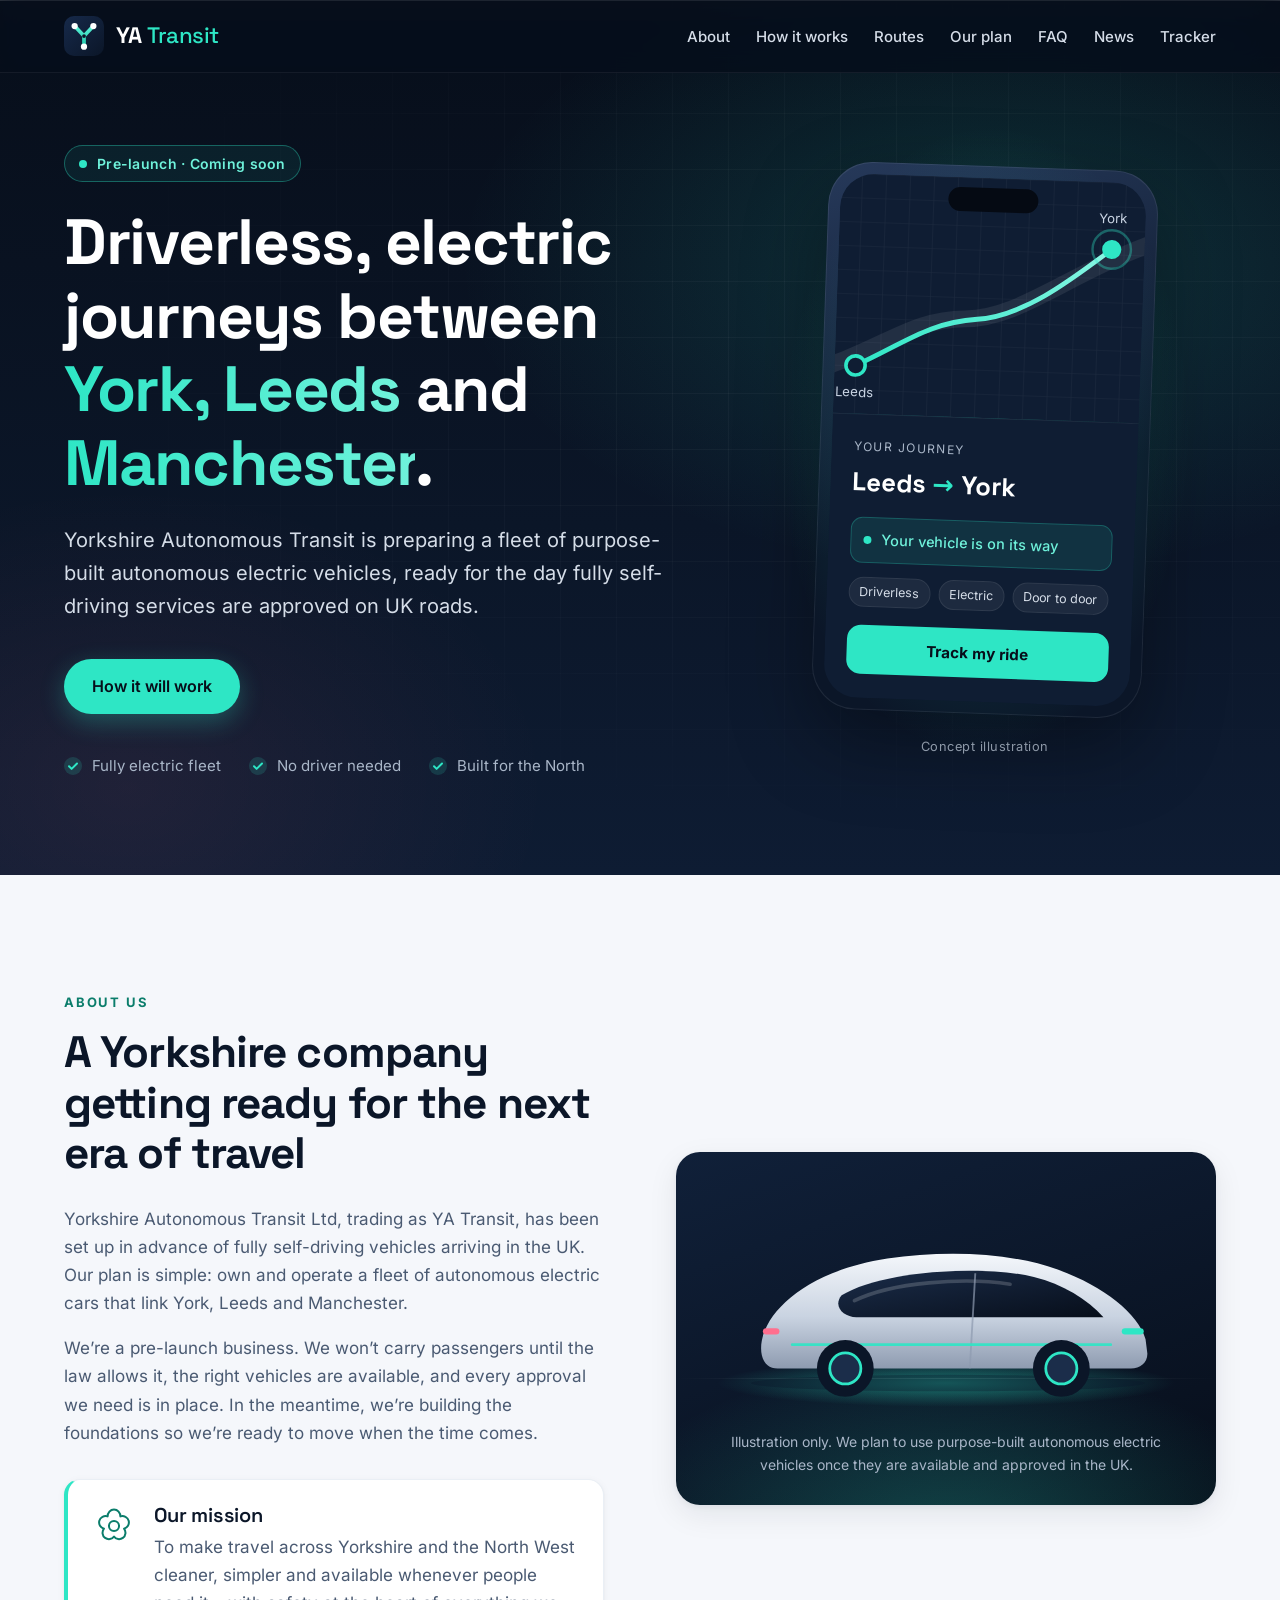
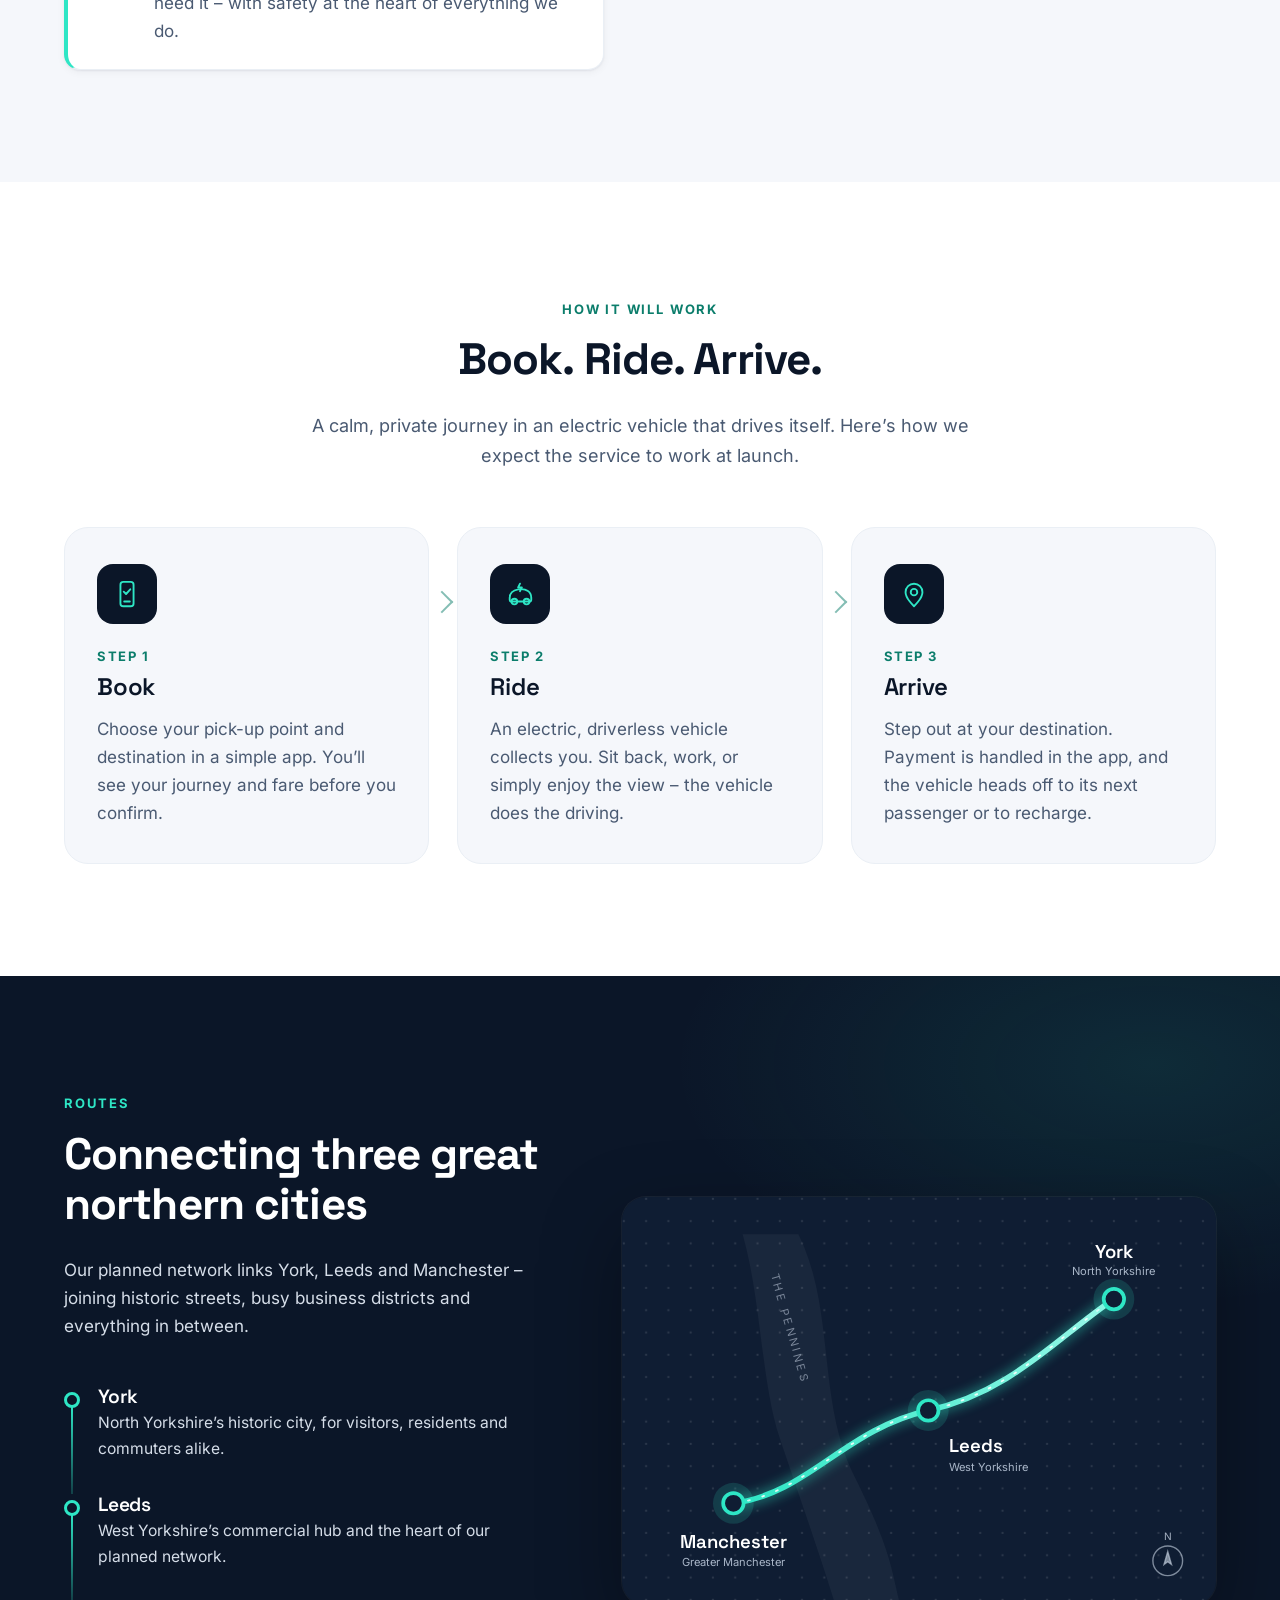
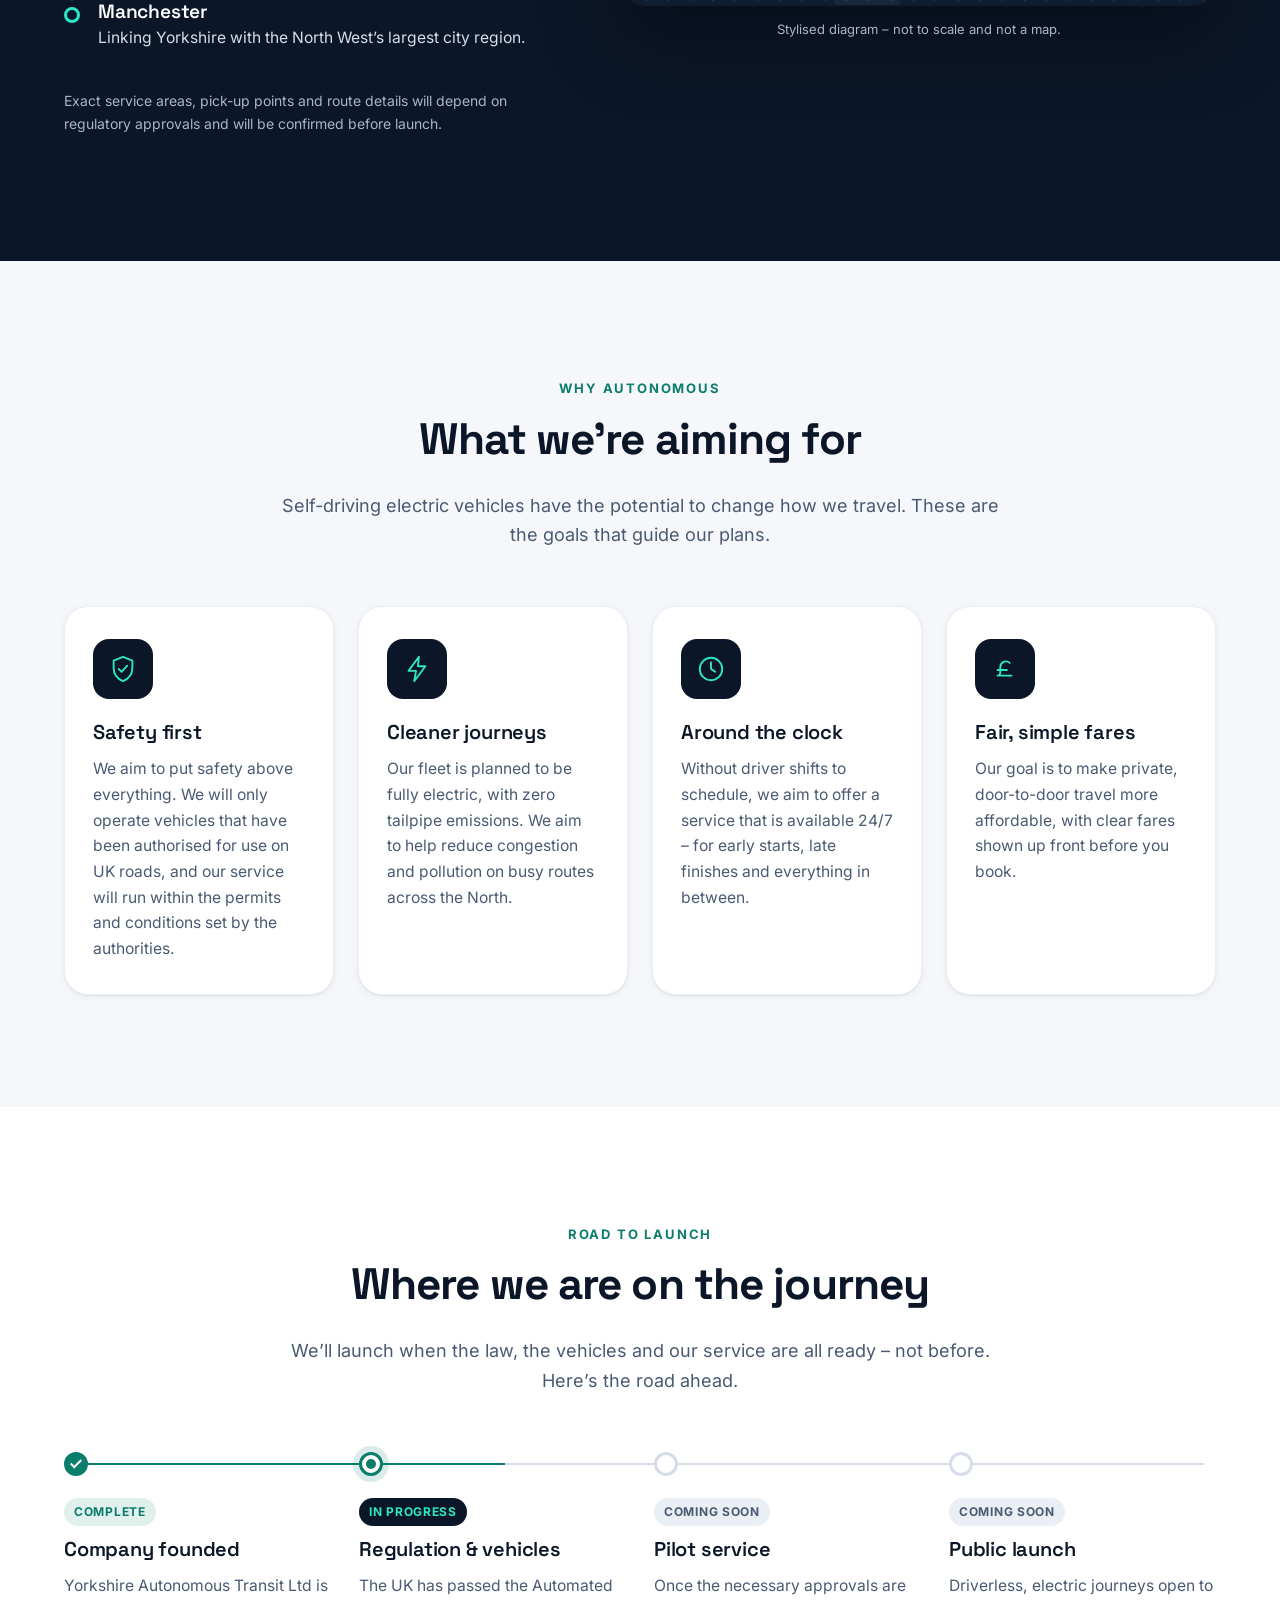
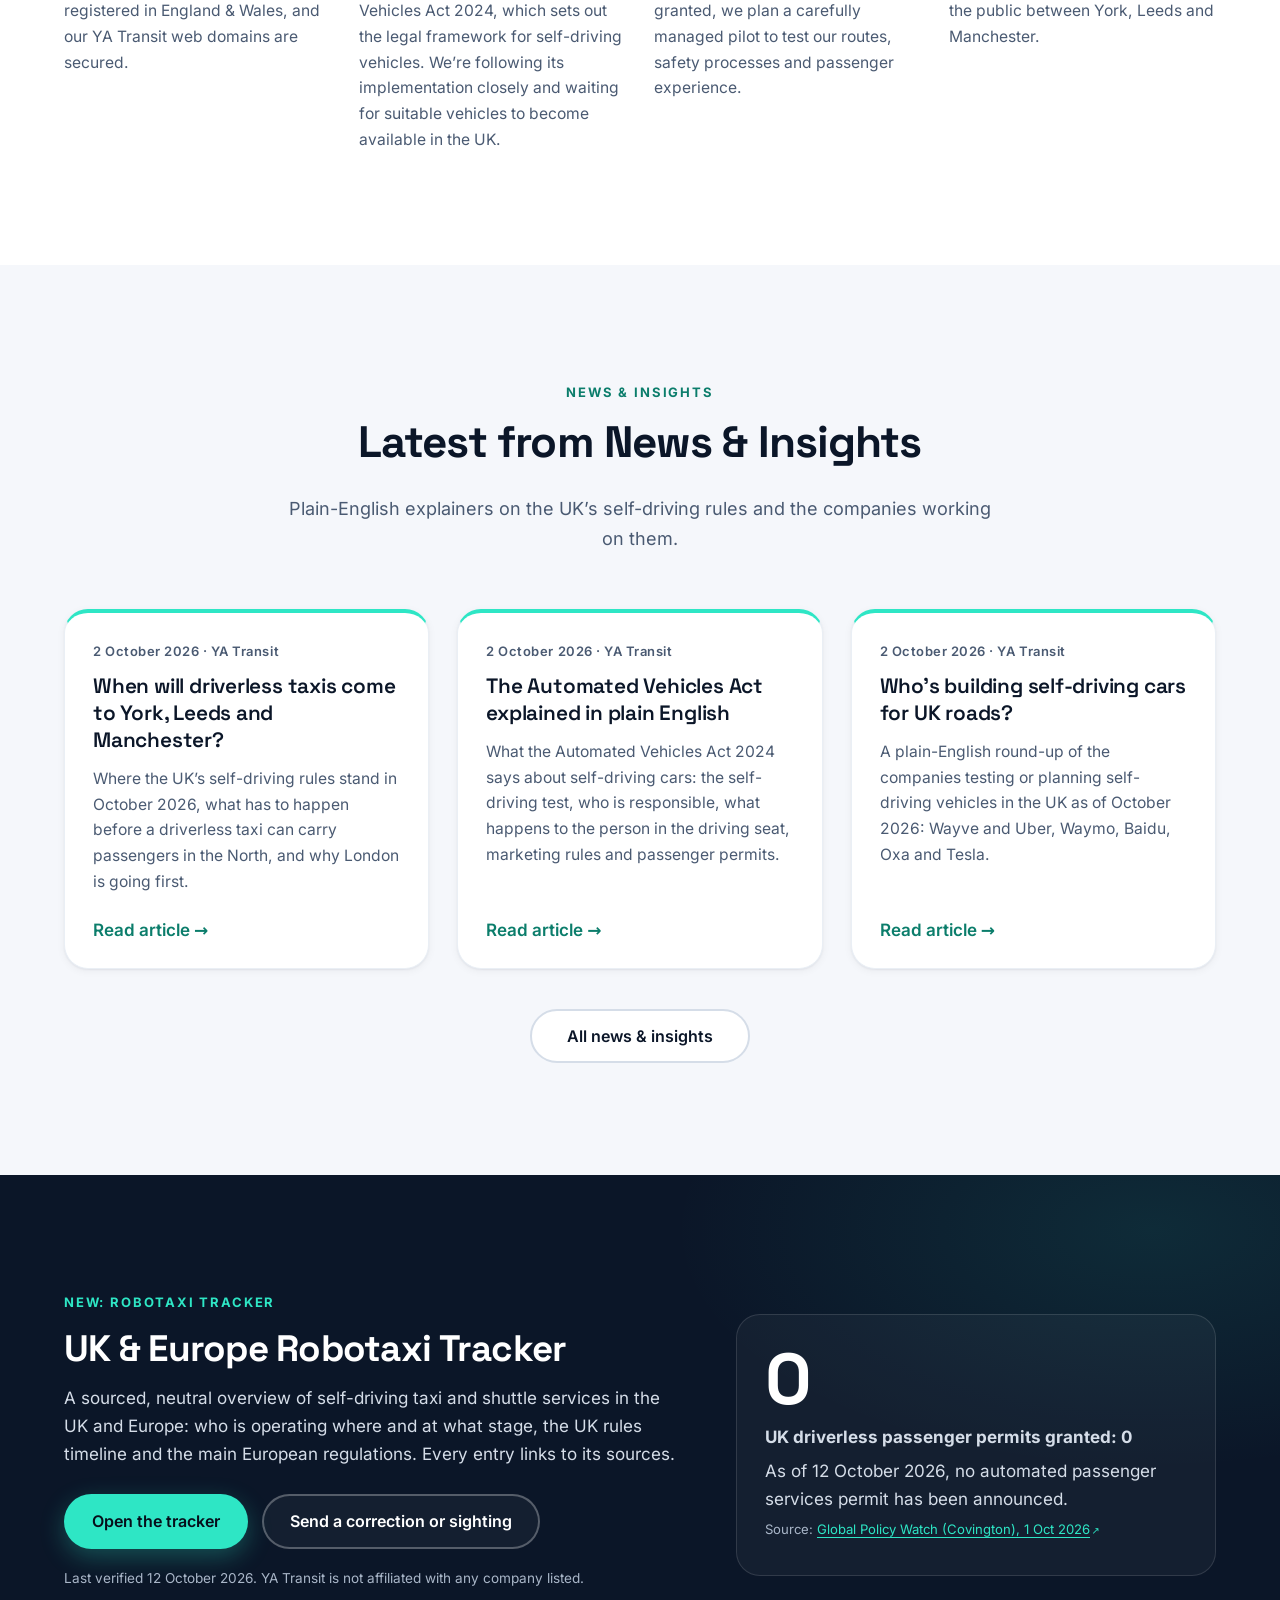
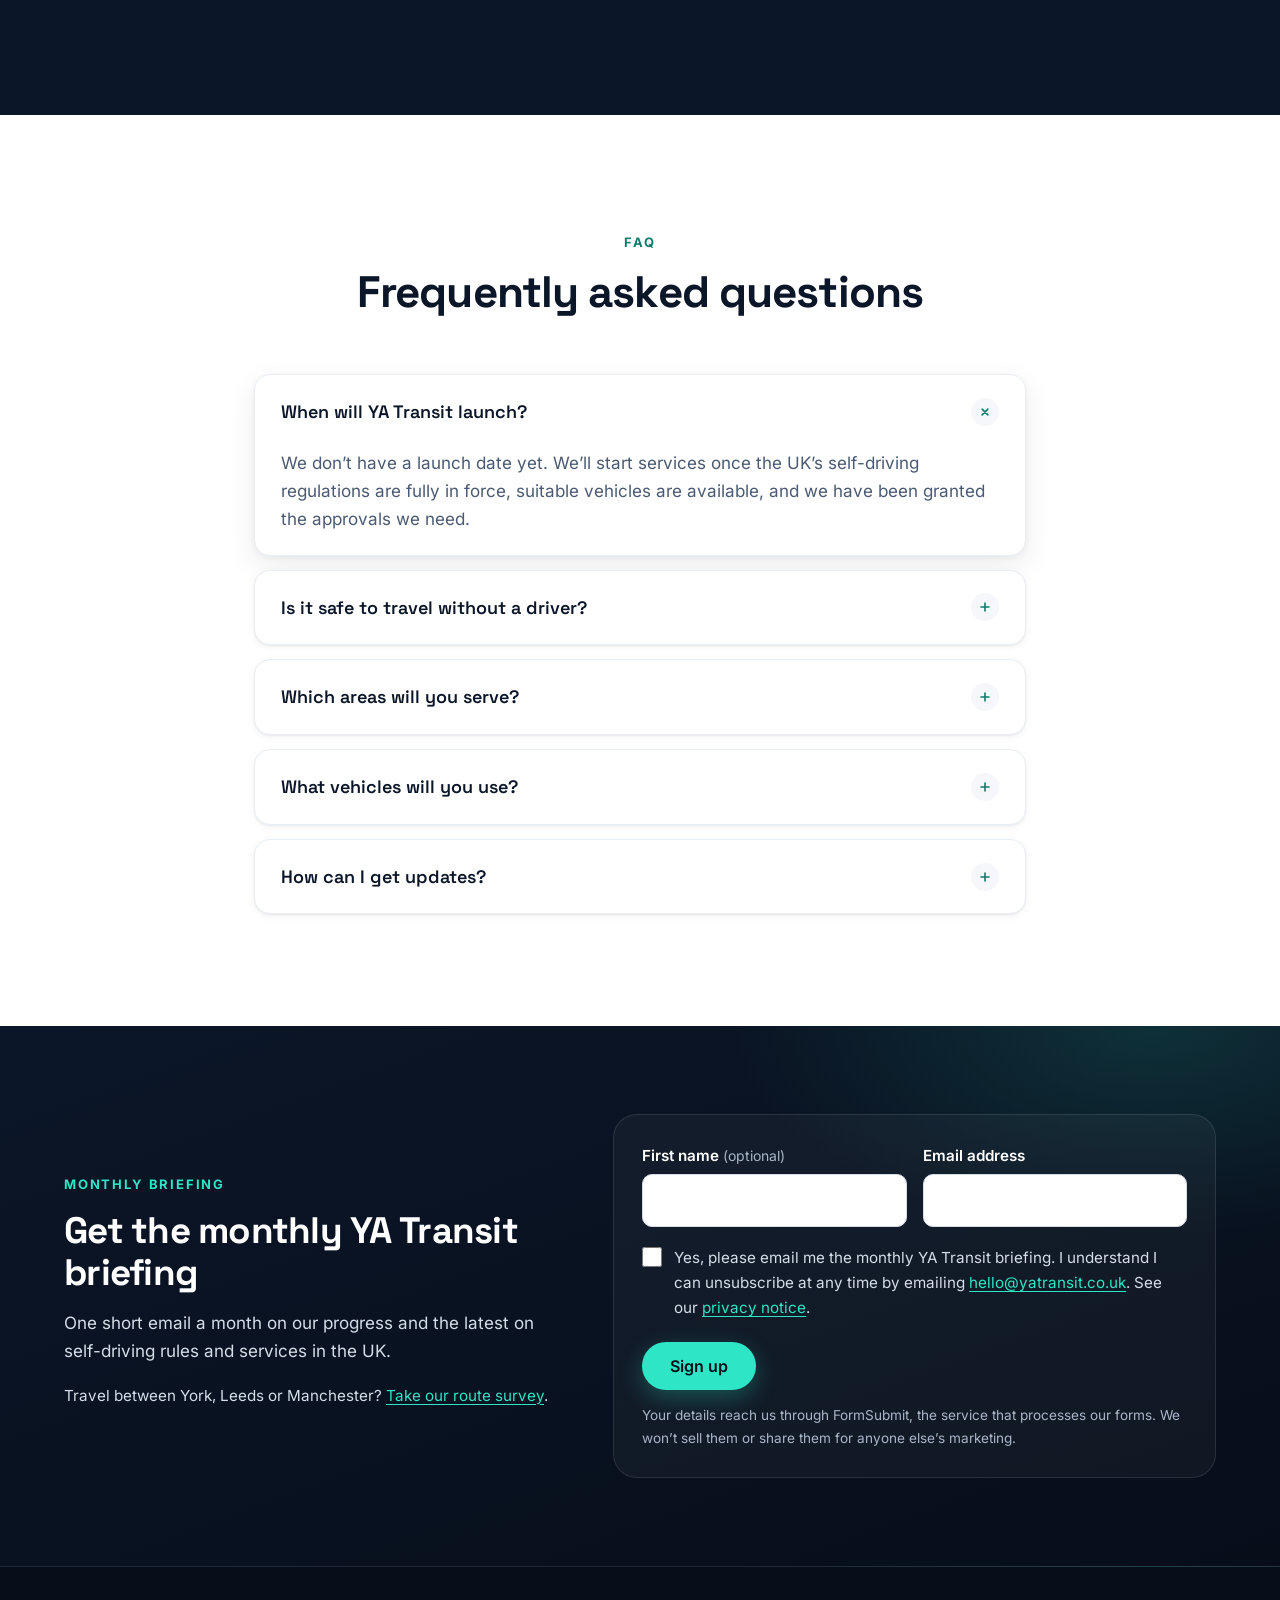
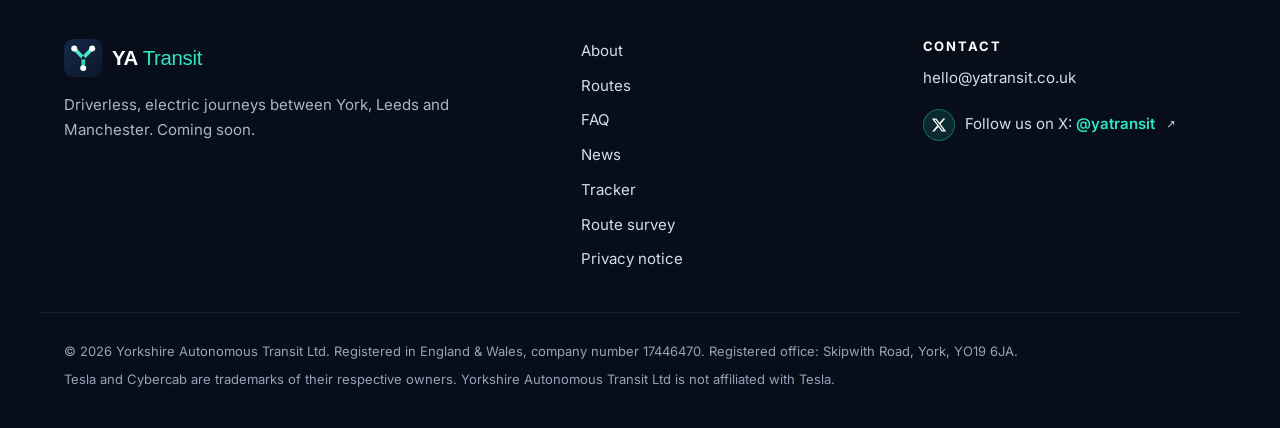
==== commit 531c6a31: "Open external links in a new tab: target=_blank, rel=noopener noreferrer, hidden '(opens in new tab)" ====
--- a/index.html
+++ b/index.html
@@ -455,7 +455,7 @@
           <p class="rt-counter-value" aria-hidden="true">0</p>
           <p><strong>UK driverless passenger permits granted: 0</strong></p>
           <p>As of 12 October 2026, no automated passenger services permit has been announced.</p>
-          <p class="rt-src">Source: <a href="https://www.globalpolicywatch.com/2026/10/overview-of-eu-and-uk-regulatory-developments-relating-to-autonomous-vehicles/" rel="noopener">Global Policy Watch (Covington), 1 Oct 2026</a></p>
+          <p class="rt-src">Source: <a  href="https://www.globalpolicywatch.com/2026/10/overview-of-eu-and-uk-regulatory-developments-relating-to-autonomous-vehicles/" target="_blank" rel="noopener noreferrer">Global Policy Watch (Covington), 1 Oct 2026<span class="visually-hidden ext-nt"> (opens in new tab)</span></a></p>
         </div>
       </div>
     </section>
@@ -495,7 +495,7 @@
           <details>
             <summary>How can I get updates?</summary>
             <div class="faq-body">
-              <p>Sign up for the <a href="#briefing">monthly YA Transit briefing</a>, read our <a href="news/">News &amp; Insights</a>, or follow us on X at <a href="https://x.com/yatransit" target="_blank" rel="noopener">@yatransit</a>. If you travel between York, Leeds or Manchester, you can also help shape our plans by taking our <a href="survey.html">route survey</a>. For any other enquiries, please email us at <a href="mailto:hello@yatransit.co.uk">hello@yatransit.co.uk</a>.</p>
+              <p>Sign up for the <a href="#briefing">monthly YA Transit briefing</a>, read our <a href="news/">News &amp; Insights</a>, or follow us on X at <a  href="https://x.com/yatransit" target="_blank" rel="noopener noreferrer">@yatransit<span class="visually-hidden ext-nt"> (opens in new tab)</span></a>. If you travel between York, Leeds or Manchester, you can also help shape our plans by taking our <a href="survey.html">route survey</a>. For any other enquiries, please email us at <a href="mailto:hello@yatransit.co.uk">hello@yatransit.co.uk</a>.</p>
             </div>
           </details>
         </div>
@@ -561,7 +561,7 @@
       <div class="footer-contact">
         <h2 class="footer-heading">Contact</h2>
         <p><a href="mailto:hello@yatransit.co.uk">hello@yatransit.co.uk</a></p>
-        <p class="footer-social"><a class="x-link" href="https://x.com/yatransit" target="_blank" rel="noopener"><span class="x-badge"><svg class="x-logo" viewBox="0 0 24 24" width="16" height="16" aria-hidden="true" focusable="false"><path fill="currentColor" d="M18.244 2.25h3.308l-7.227 8.26 8.502 11.24H16.17l-5.214-6.817L4.99 21.75H1.68l7.73-8.835L1.254 2.25H8.08l4.713 6.231zm-1.161 17.52h1.833L7.084 4.126H5.117z"/></svg></span><span>Follow us on X: <strong>@yatransit</strong></span><span class="visually-hidden"> (opens in a new tab)</span></a></p>
+        <p class="footer-social"><a class="x-link"  href="https://x.com/yatransit" target="_blank" rel="noopener noreferrer"><span class="x-badge"><svg class="x-logo" viewBox="0 0 24 24" width="16" height="16" aria-hidden="true" focusable="false"><path fill="currentColor" d="M18.244 2.25h3.308l-7.227 8.26 8.502 11.24H16.17l-5.214-6.817L4.99 21.75H1.68l7.73-8.835L1.254 2.25H8.08l4.713 6.231zm-1.161 17.52h1.833L7.084 4.126H5.117z"/></svg></span><span>Follow us on X: <strong>@yatransit</strong></span><span class="visually-hidden"> (opens in a new tab)</span><span class="visually-hidden ext-nt"> (opens in new tab)</span></a></p>
       </div>
     </div>
     <div class="container footer-legal">
--- a/css/styles.css
+++ b/css/styles.css
@@ -1028,3 +1028,5 @@
     transition-duration: 0.001ms !important;
   }
 }
+
+a[target="_blank"]::after { content: "\2197"; content: "\2197" / ""; font-size: .75em; margin-left: .15em; display: inline-block; text-decoration: none; }
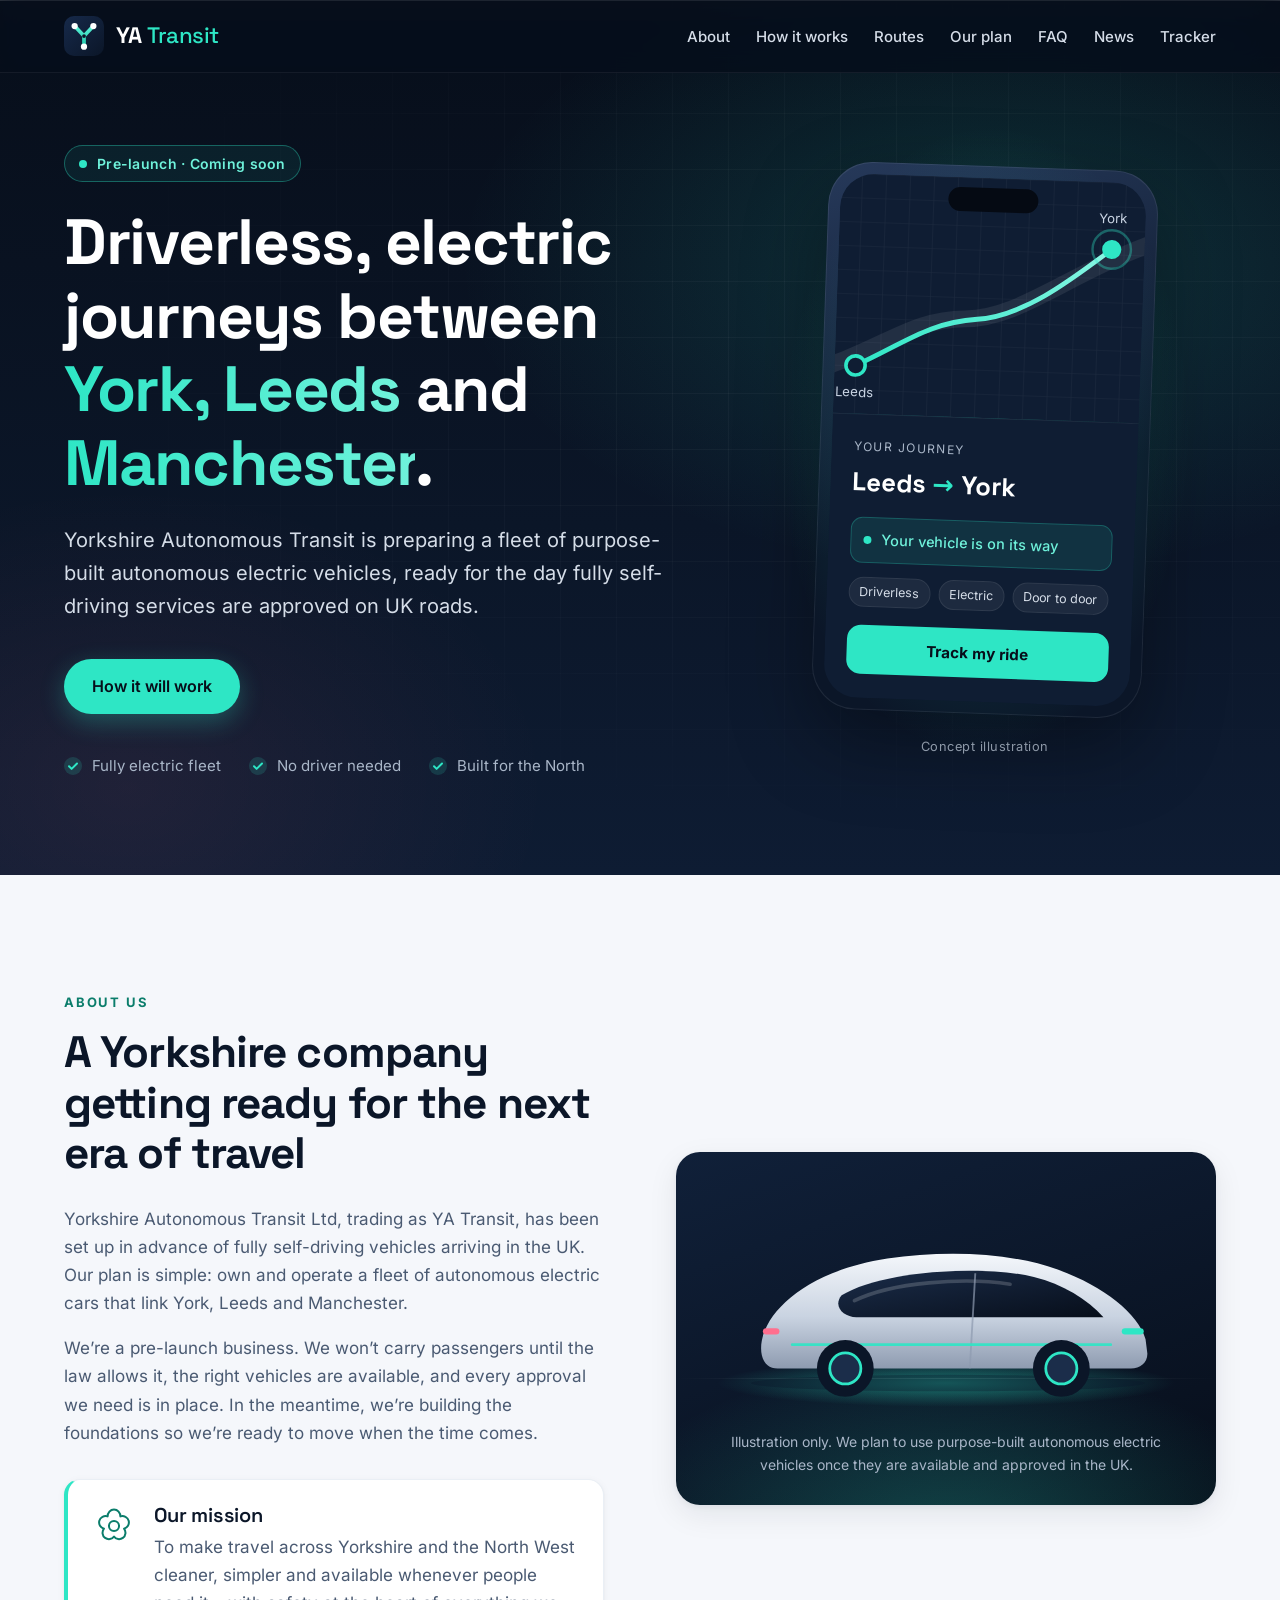
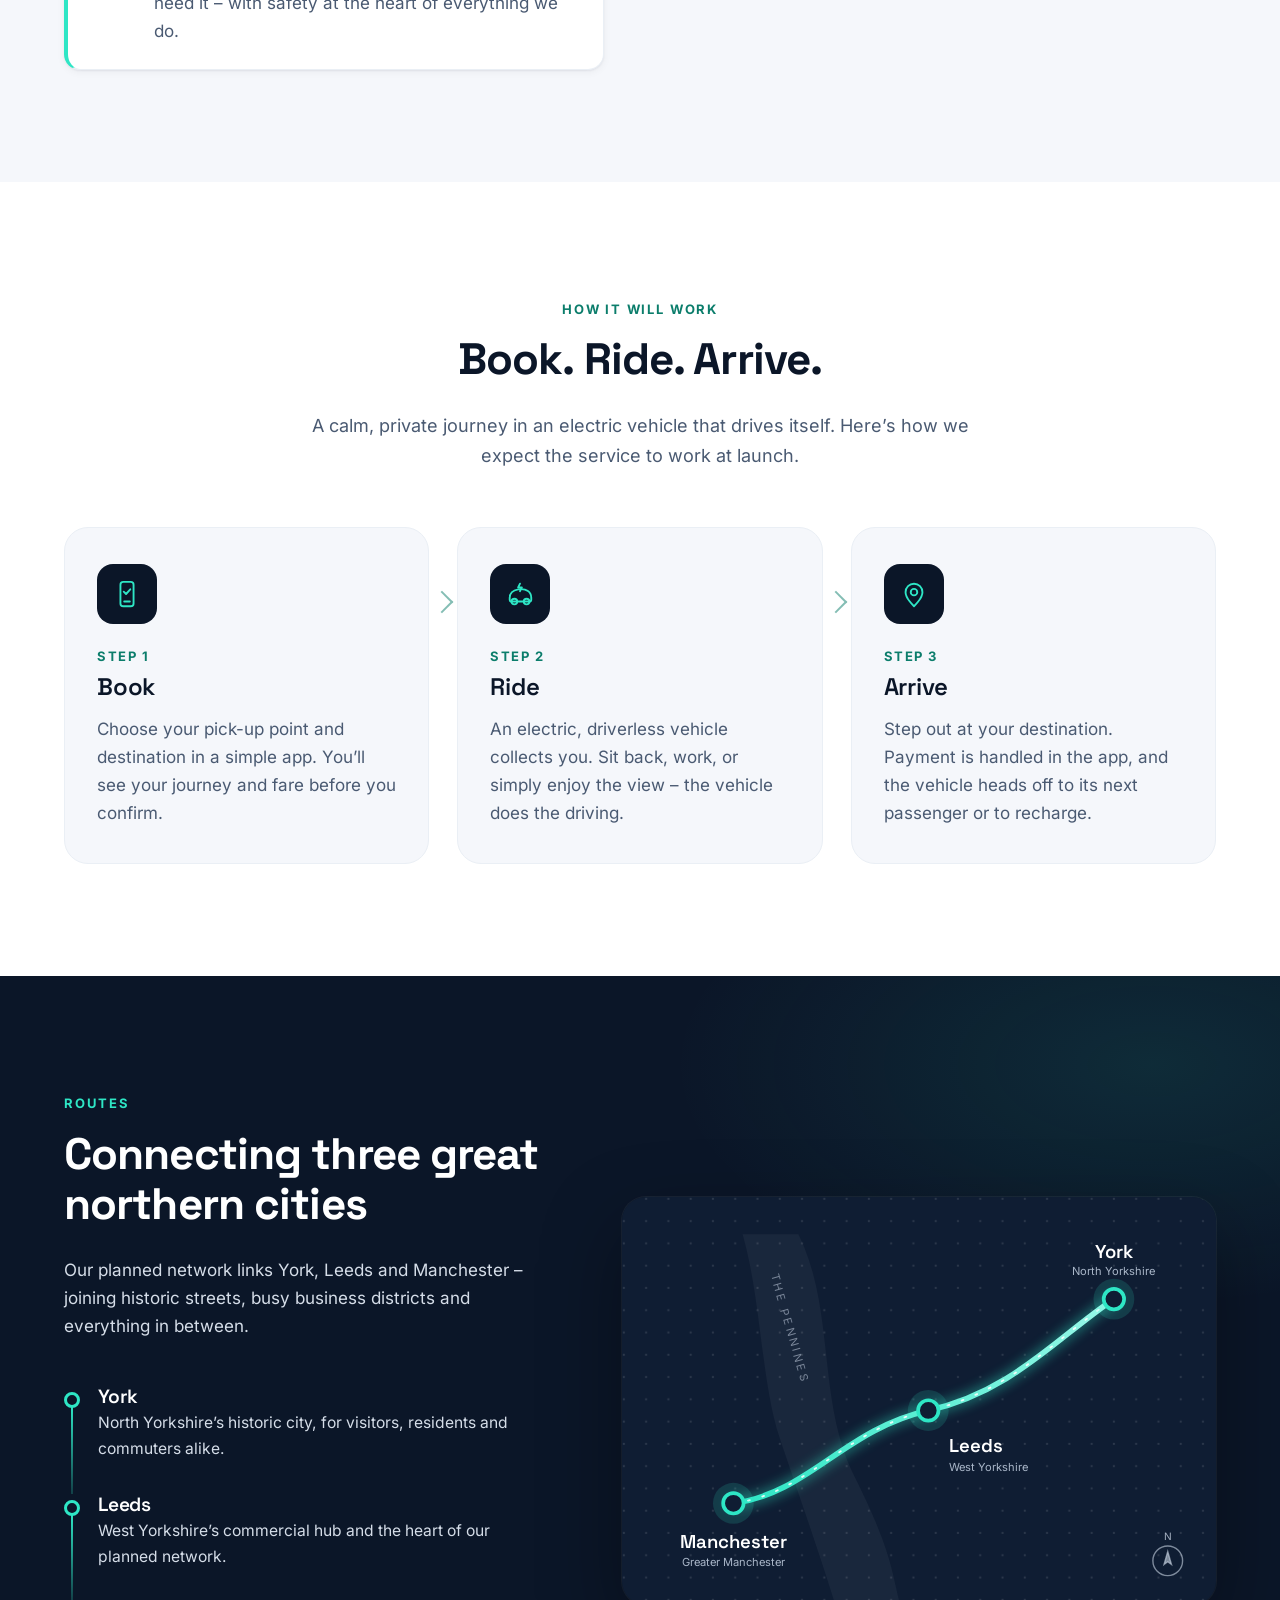
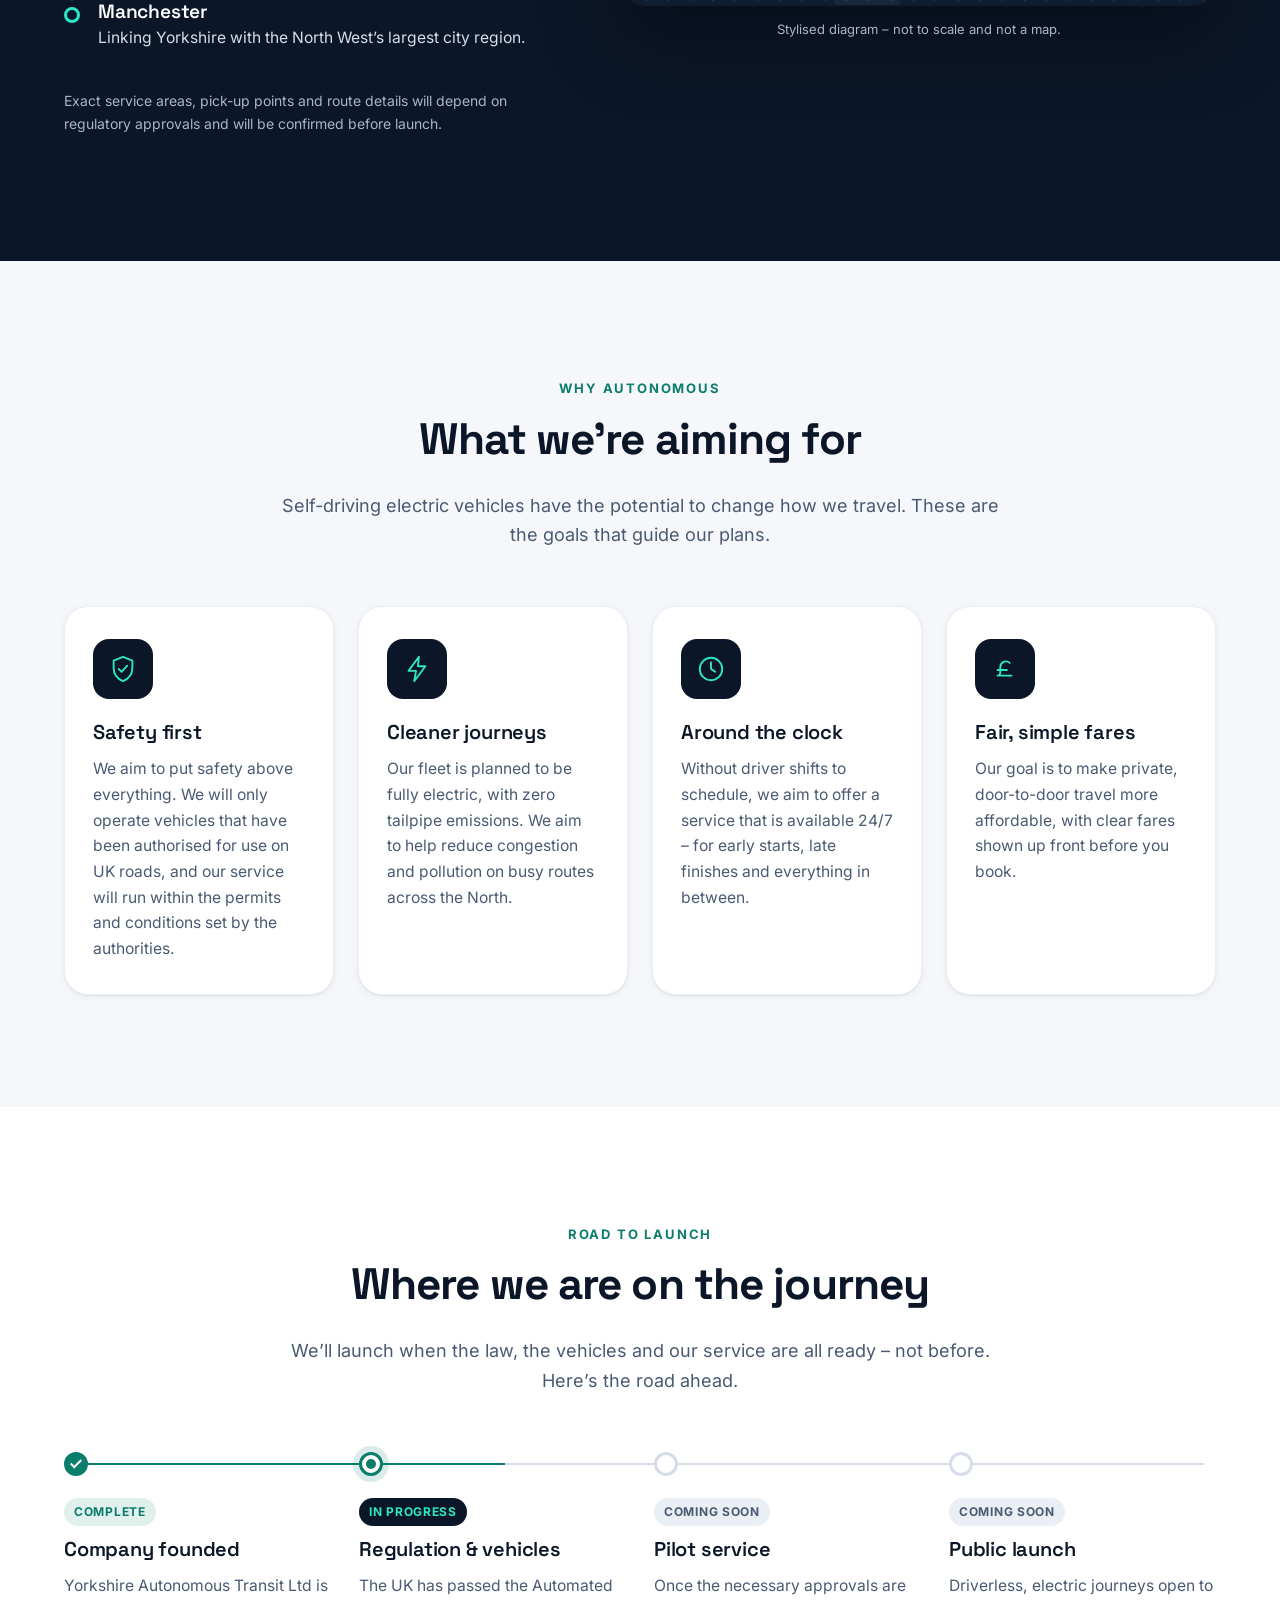
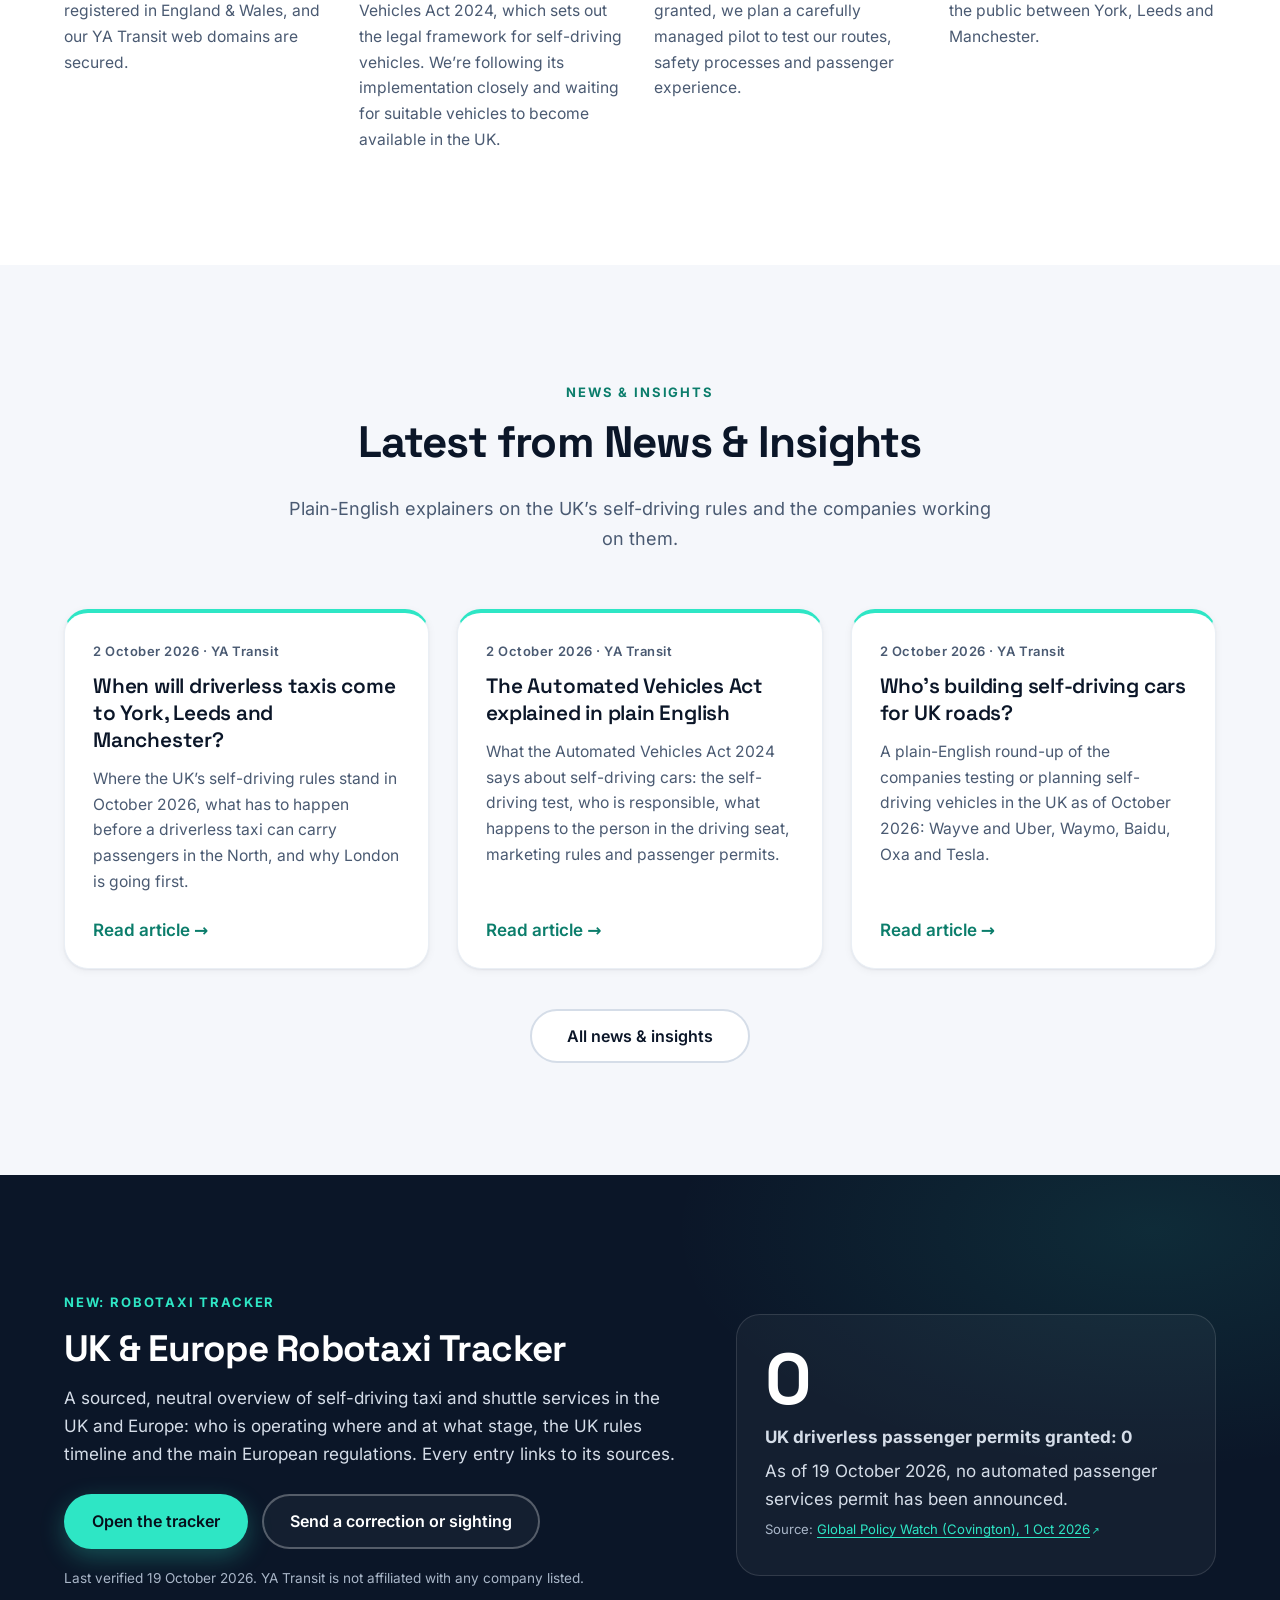
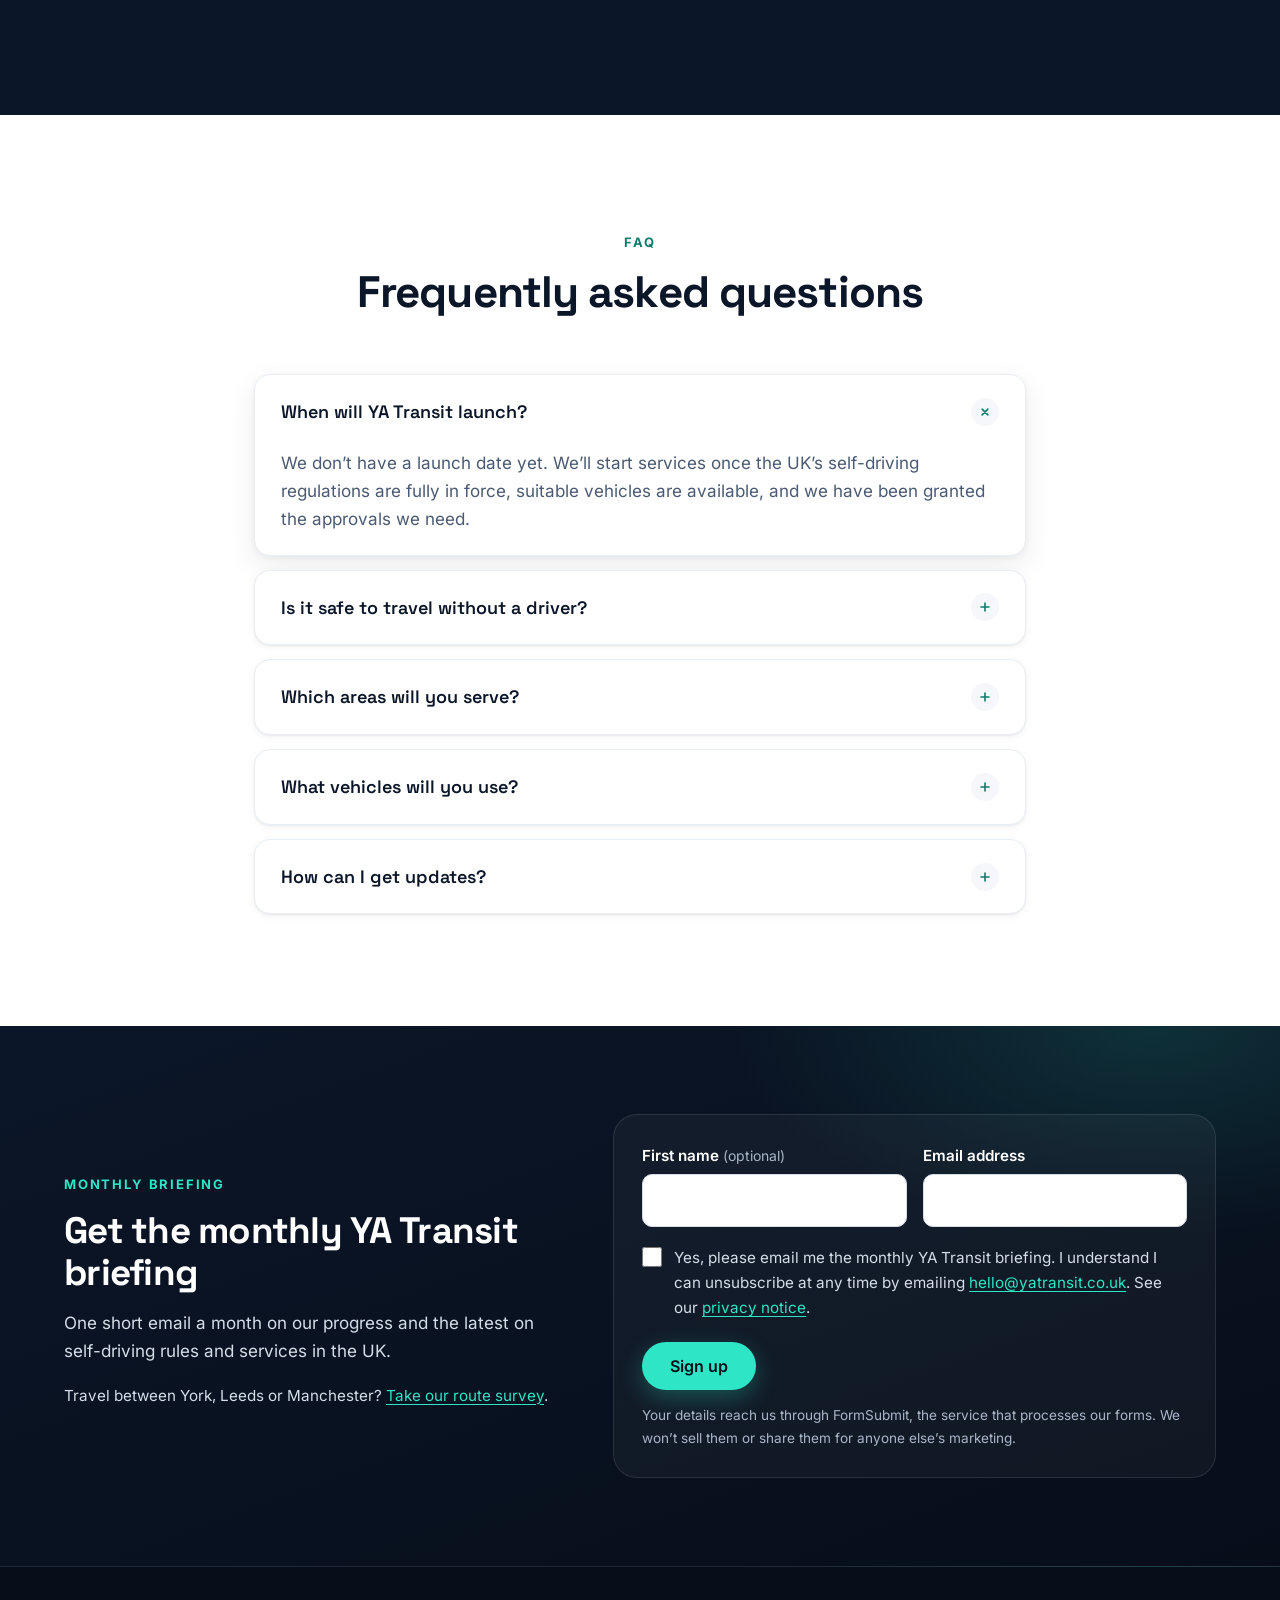
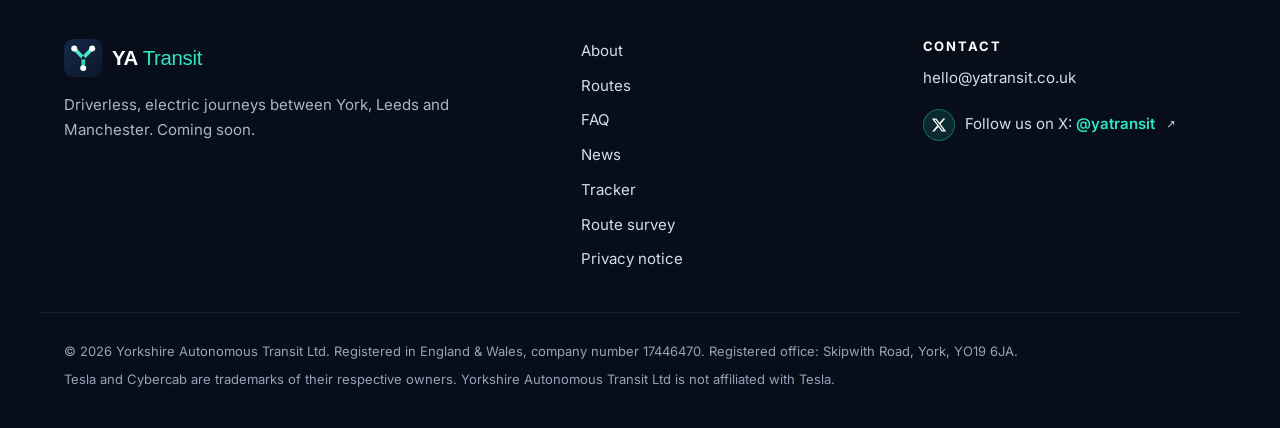
==== commit e8062777: "Tracker weekly review 19 Oct 2026: add Pony.ai/Verne/Uber Manchester testing, Bolt/Pony.ai/Stellanti" ====
--- a/index.html
+++ b/index.html
@@ -449,12 +449,12 @@
             <a class="btn btn-primary" href="tracker.html">Open the tracker</a>
             <a class="btn btn-ghost" href="tracker.html#report">Send a correction or sighting</a>
           </div>
-          <p class="tracker-teaser-note">Last verified <time datetime="2026-10-12">12 October 2026</time>. YA Transit is not affiliated with any company listed.</p>
+          <p class="tracker-teaser-note">Last verified <time datetime="2026-10-19">19 October 2026</time>. YA Transit is not affiliated with any company listed.</p>
         </div>
         <div class="tracker-teaser-stat">
           <p class="rt-counter-value" aria-hidden="true">0</p>
           <p><strong>UK driverless passenger permits granted: 0</strong></p>
-          <p>As of 12 October 2026, no automated passenger services permit has been announced.</p>
+          <p>As of 19 October 2026, no automated passenger services permit has been announced.</p>
           <p class="rt-src">Source: <a  href="https://www.globalpolicywatch.com/2026/10/overview-of-eu-and-uk-regulatory-developments-relating-to-autonomous-vehicles/" target="_blank" rel="noopener noreferrer">Global Policy Watch (Covington), 1 Oct 2026<span class="visually-hidden ext-nt"> (opens in new tab)</span></a></p>
         </div>
       </div>
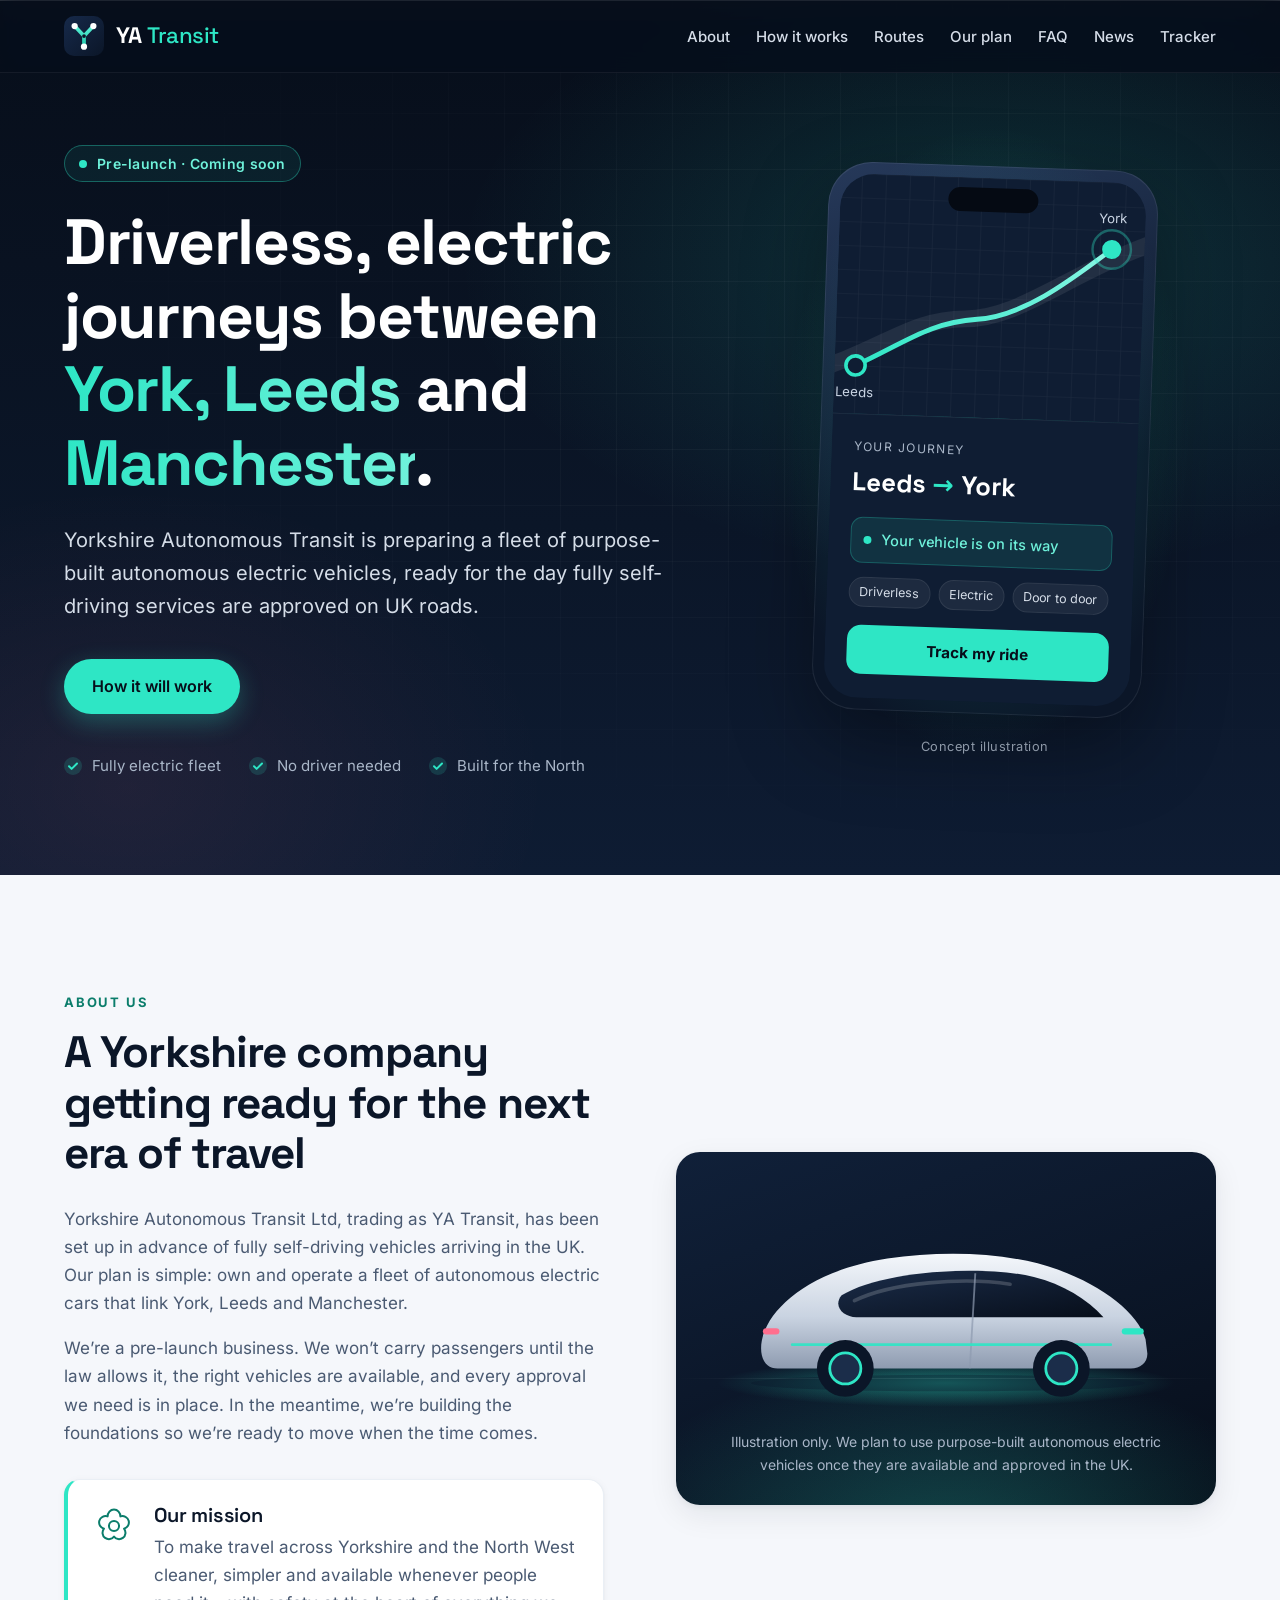
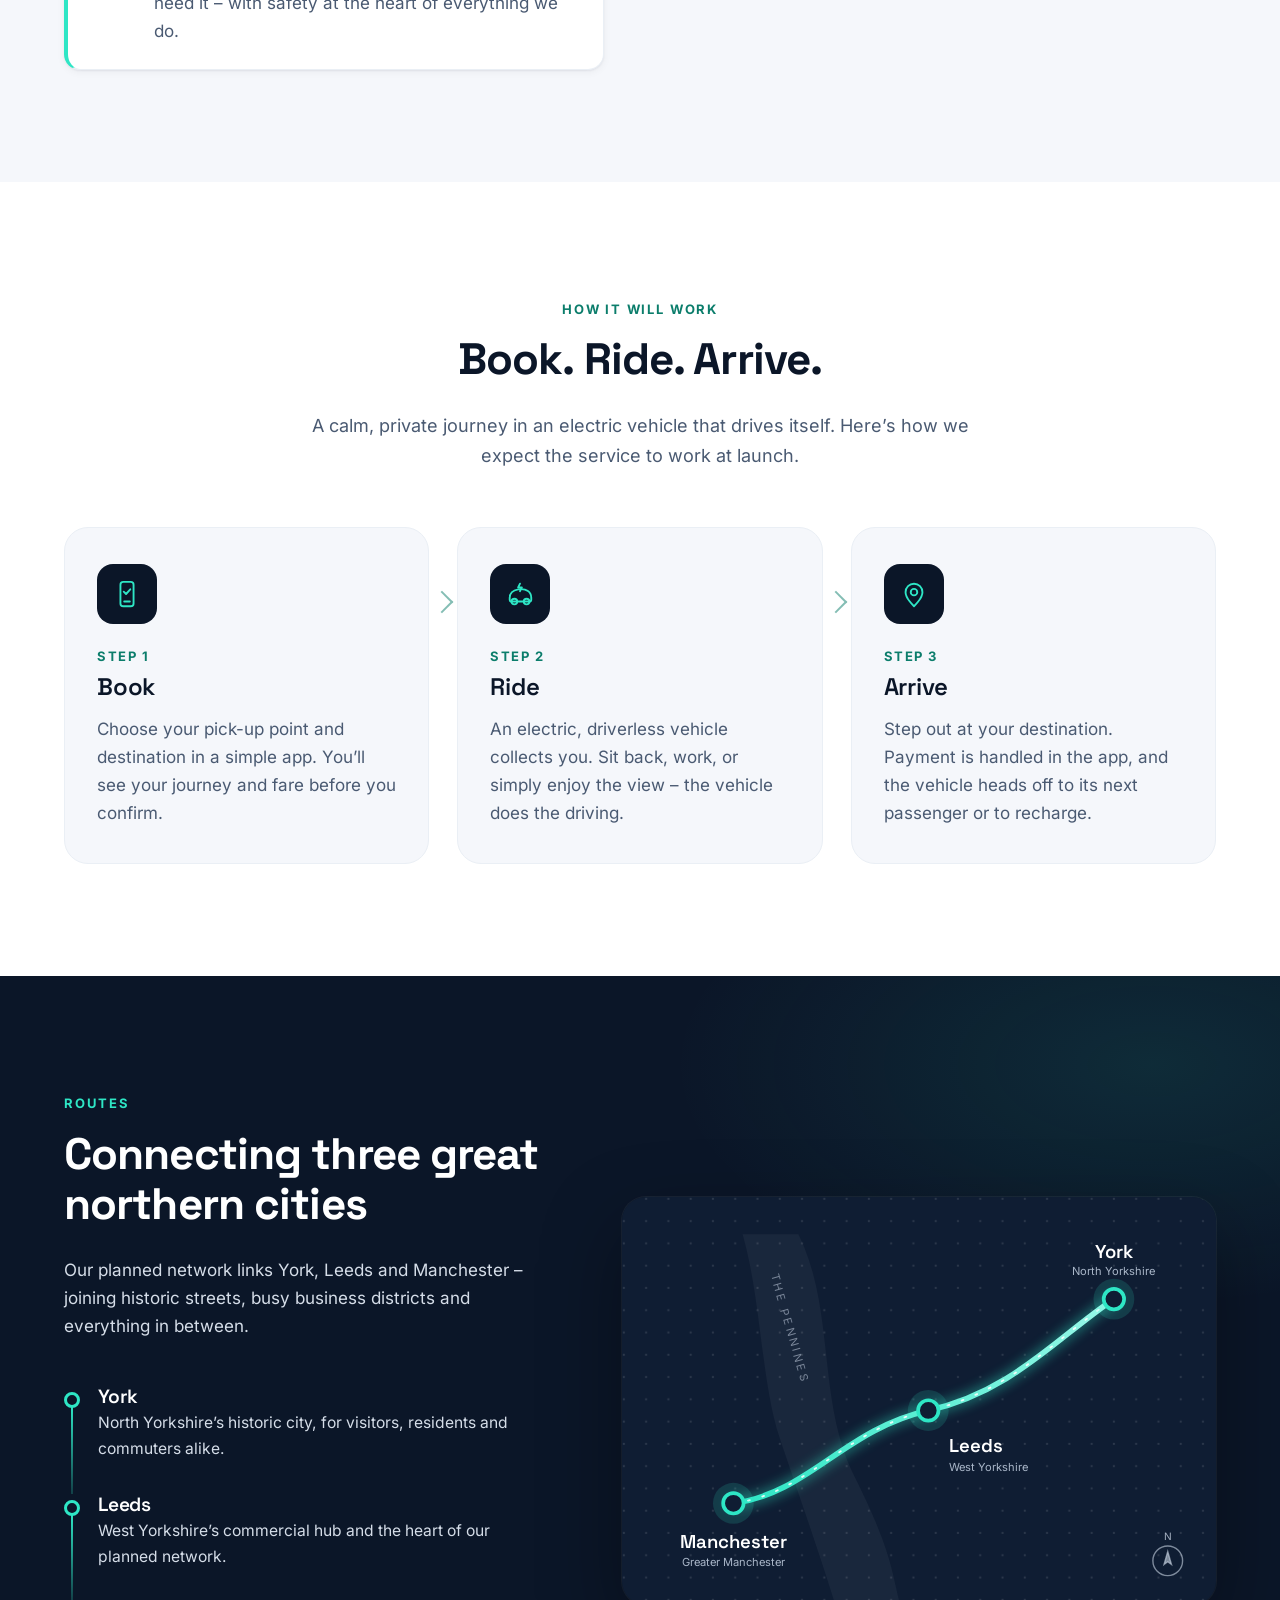
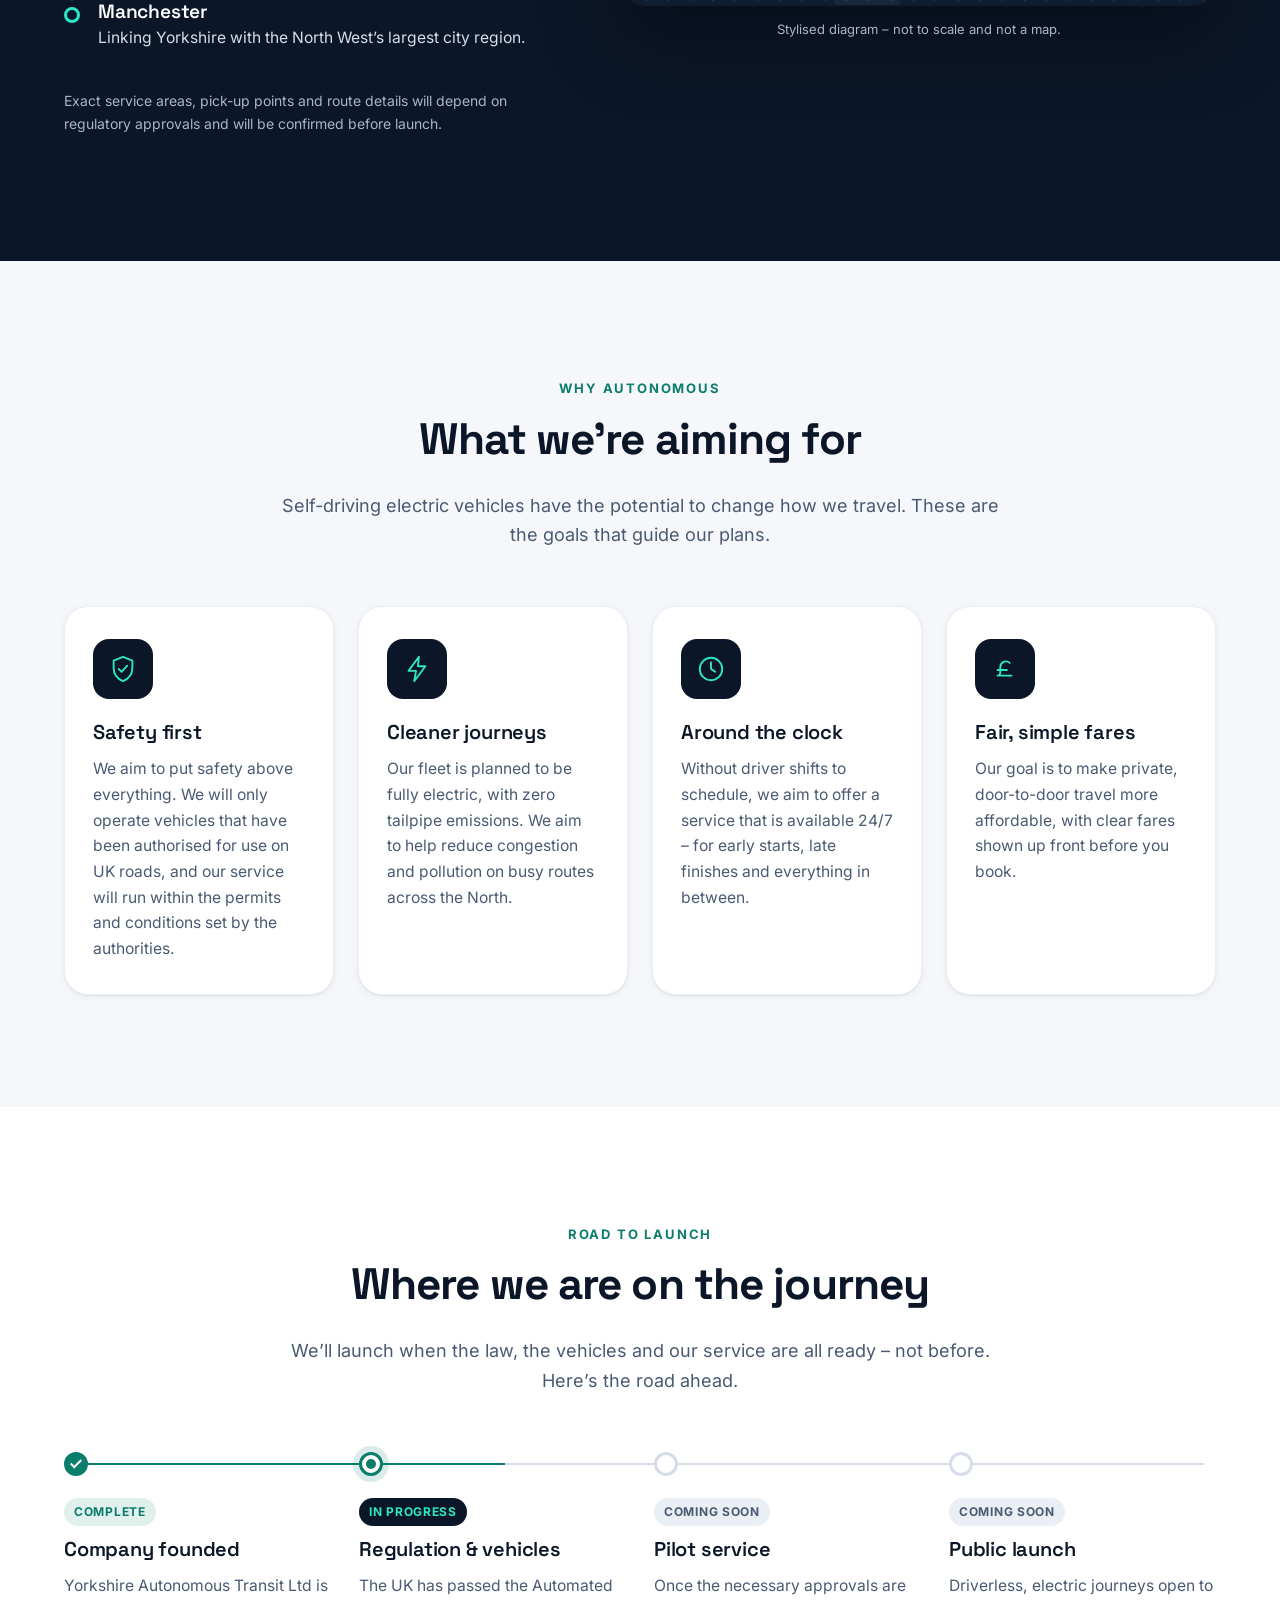
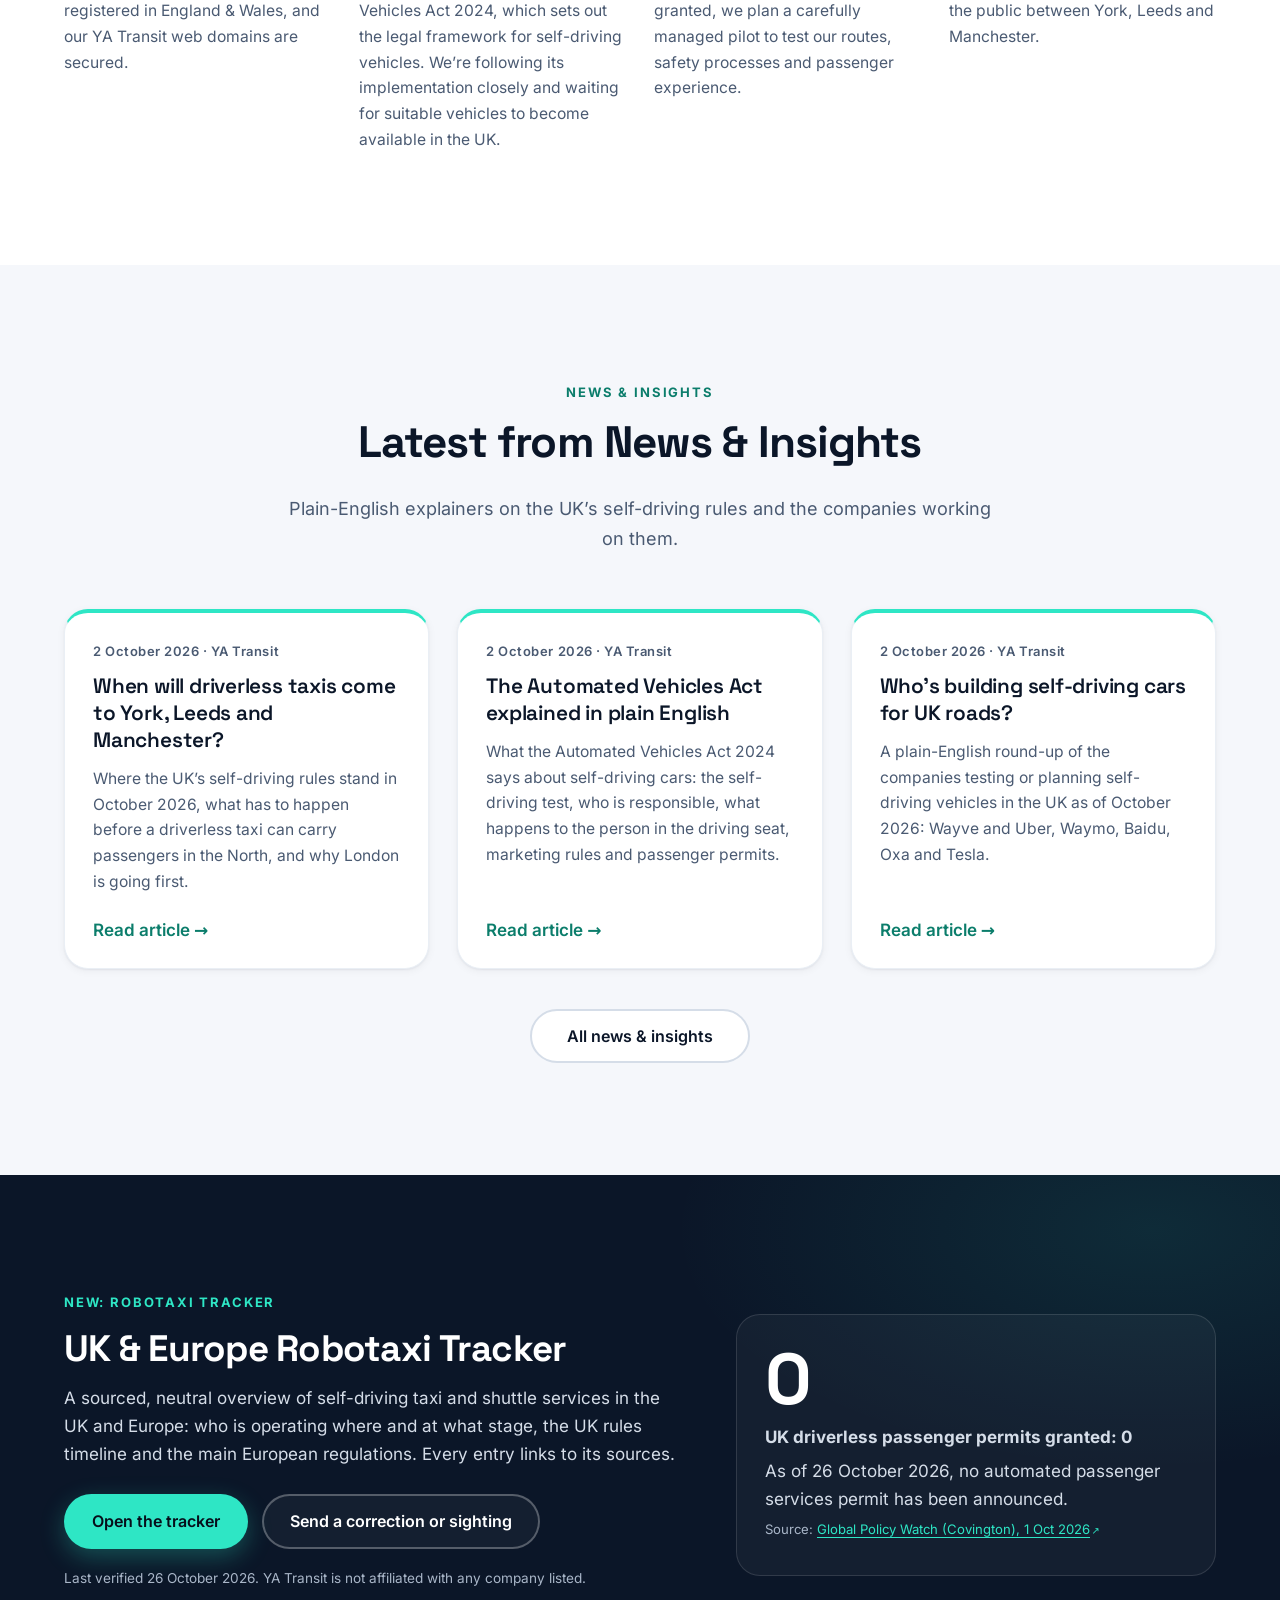
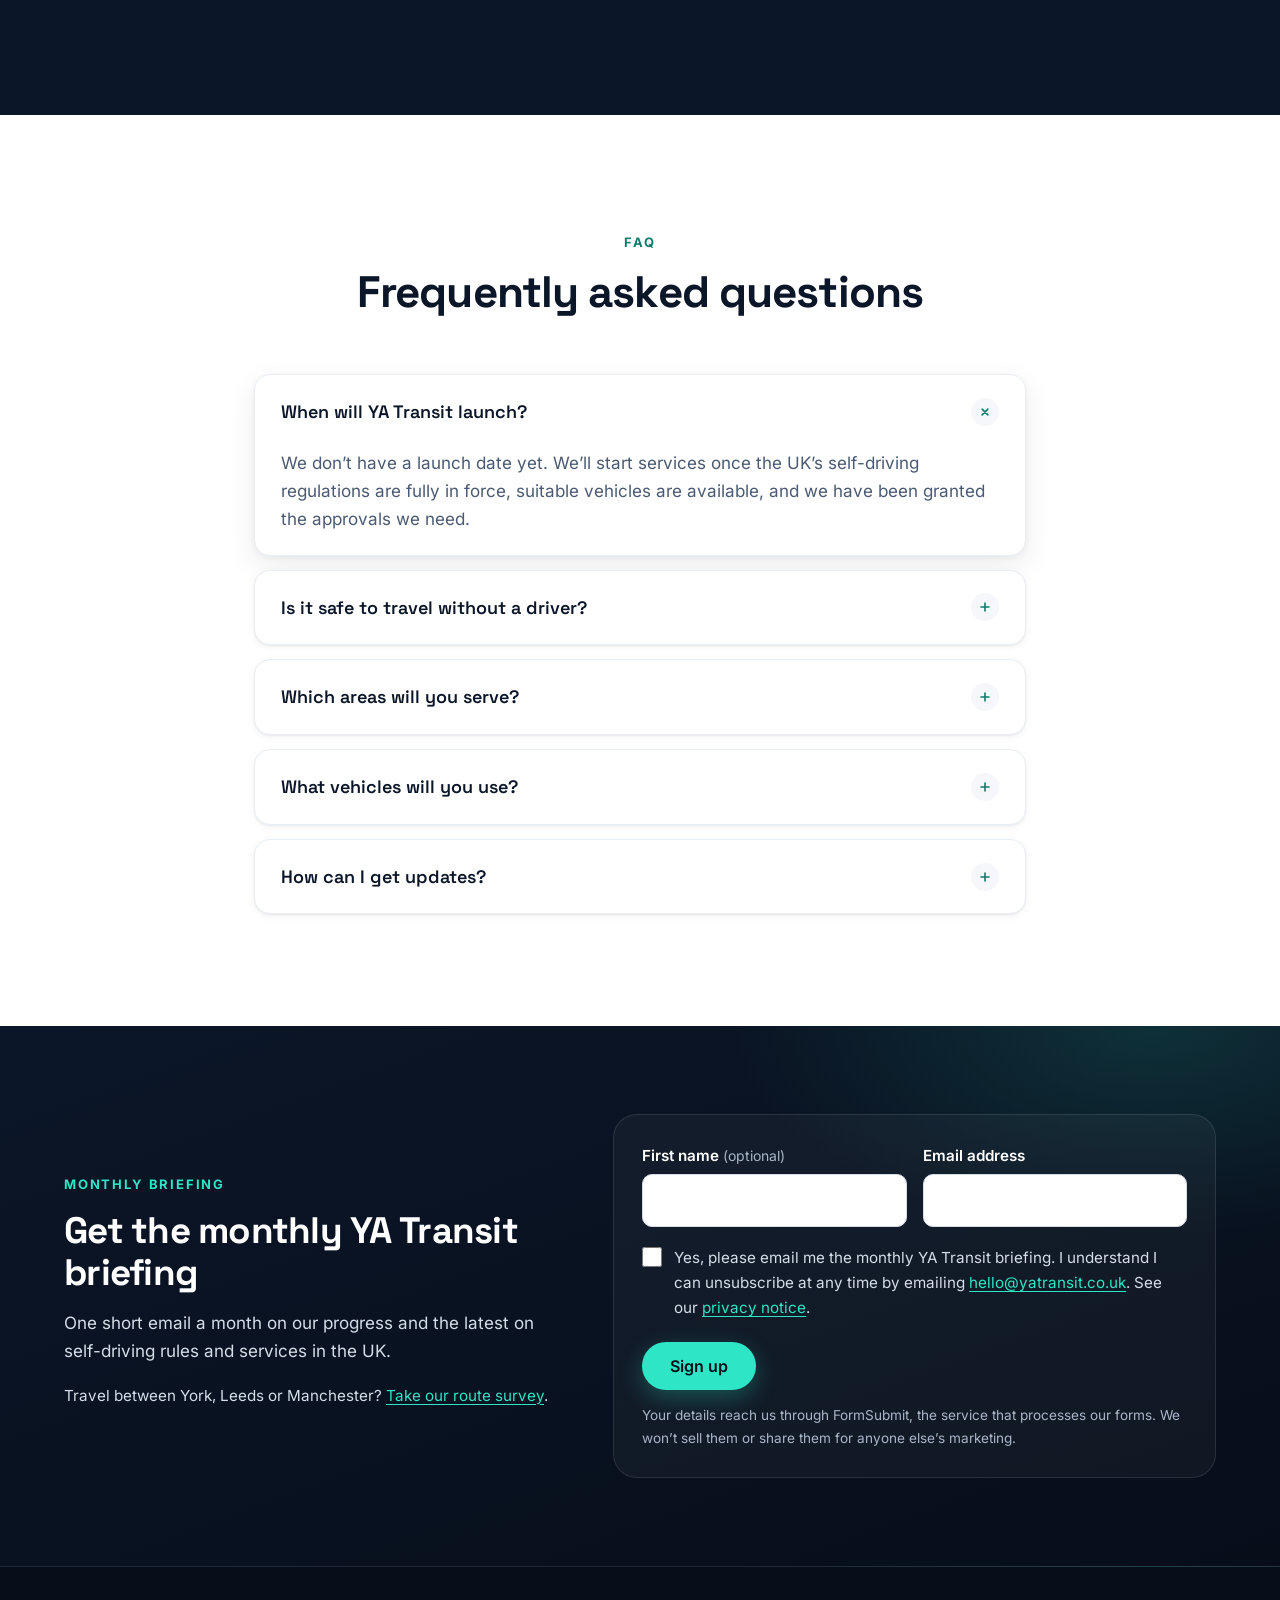
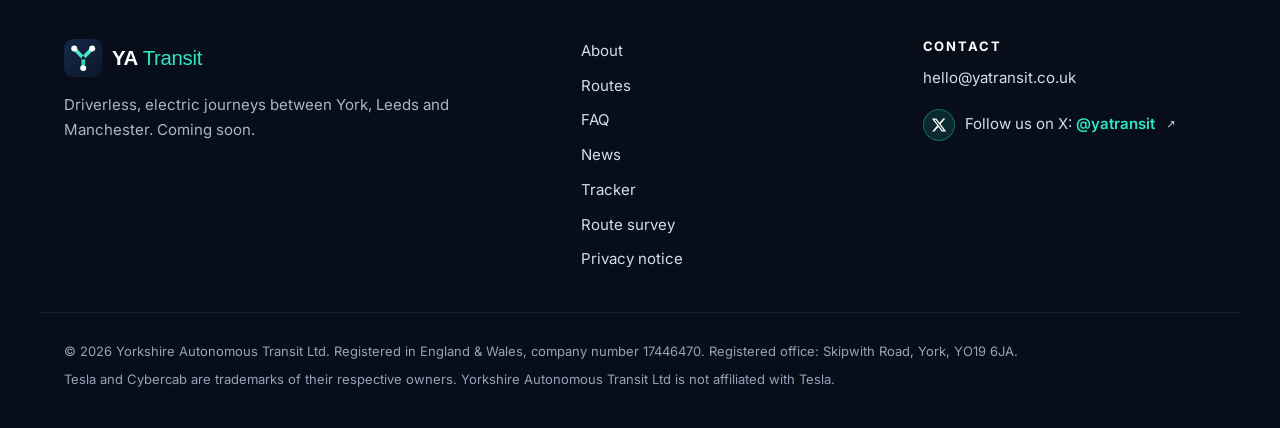
==== commit 0d83b51b: "Tracker weekly review 26 Oct 2026: add Waymo Madrid region; Baidu/Freenow London RT6 media showing a" ====
--- a/index.html
+++ b/index.html
@@ -449,12 +449,12 @@
             <a class="btn btn-primary" href="tracker.html">Open the tracker</a>
             <a class="btn btn-ghost" href="tracker.html#report">Send a correction or sighting</a>
           </div>
-          <p class="tracker-teaser-note">Last verified <time datetime="2026-10-19">19 October 2026</time>. YA Transit is not affiliated with any company listed.</p>
+          <p class="tracker-teaser-note">Last verified <time datetime="2026-10-26">26 October 2026</time>. YA Transit is not affiliated with any company listed.</p>
         </div>
         <div class="tracker-teaser-stat">
           <p class="rt-counter-value" aria-hidden="true">0</p>
           <p><strong>UK driverless passenger permits granted: 0</strong></p>
-          <p>As of 19 October 2026, no automated passenger services permit has been announced.</p>
+          <p>As of 26 October 2026, no automated passenger services permit has been announced.</p>
           <p class="rt-src">Source: <a  href="https://www.globalpolicywatch.com/2026/10/overview-of-eu-and-uk-regulatory-developments-relating-to-autonomous-vehicles/" target="_blank" rel="noopener noreferrer">Global Policy Watch (Covington), 1 Oct 2026<span class="visually-hidden ext-nt"> (opens in new tab)</span></a></p>
         </div>
       </div>
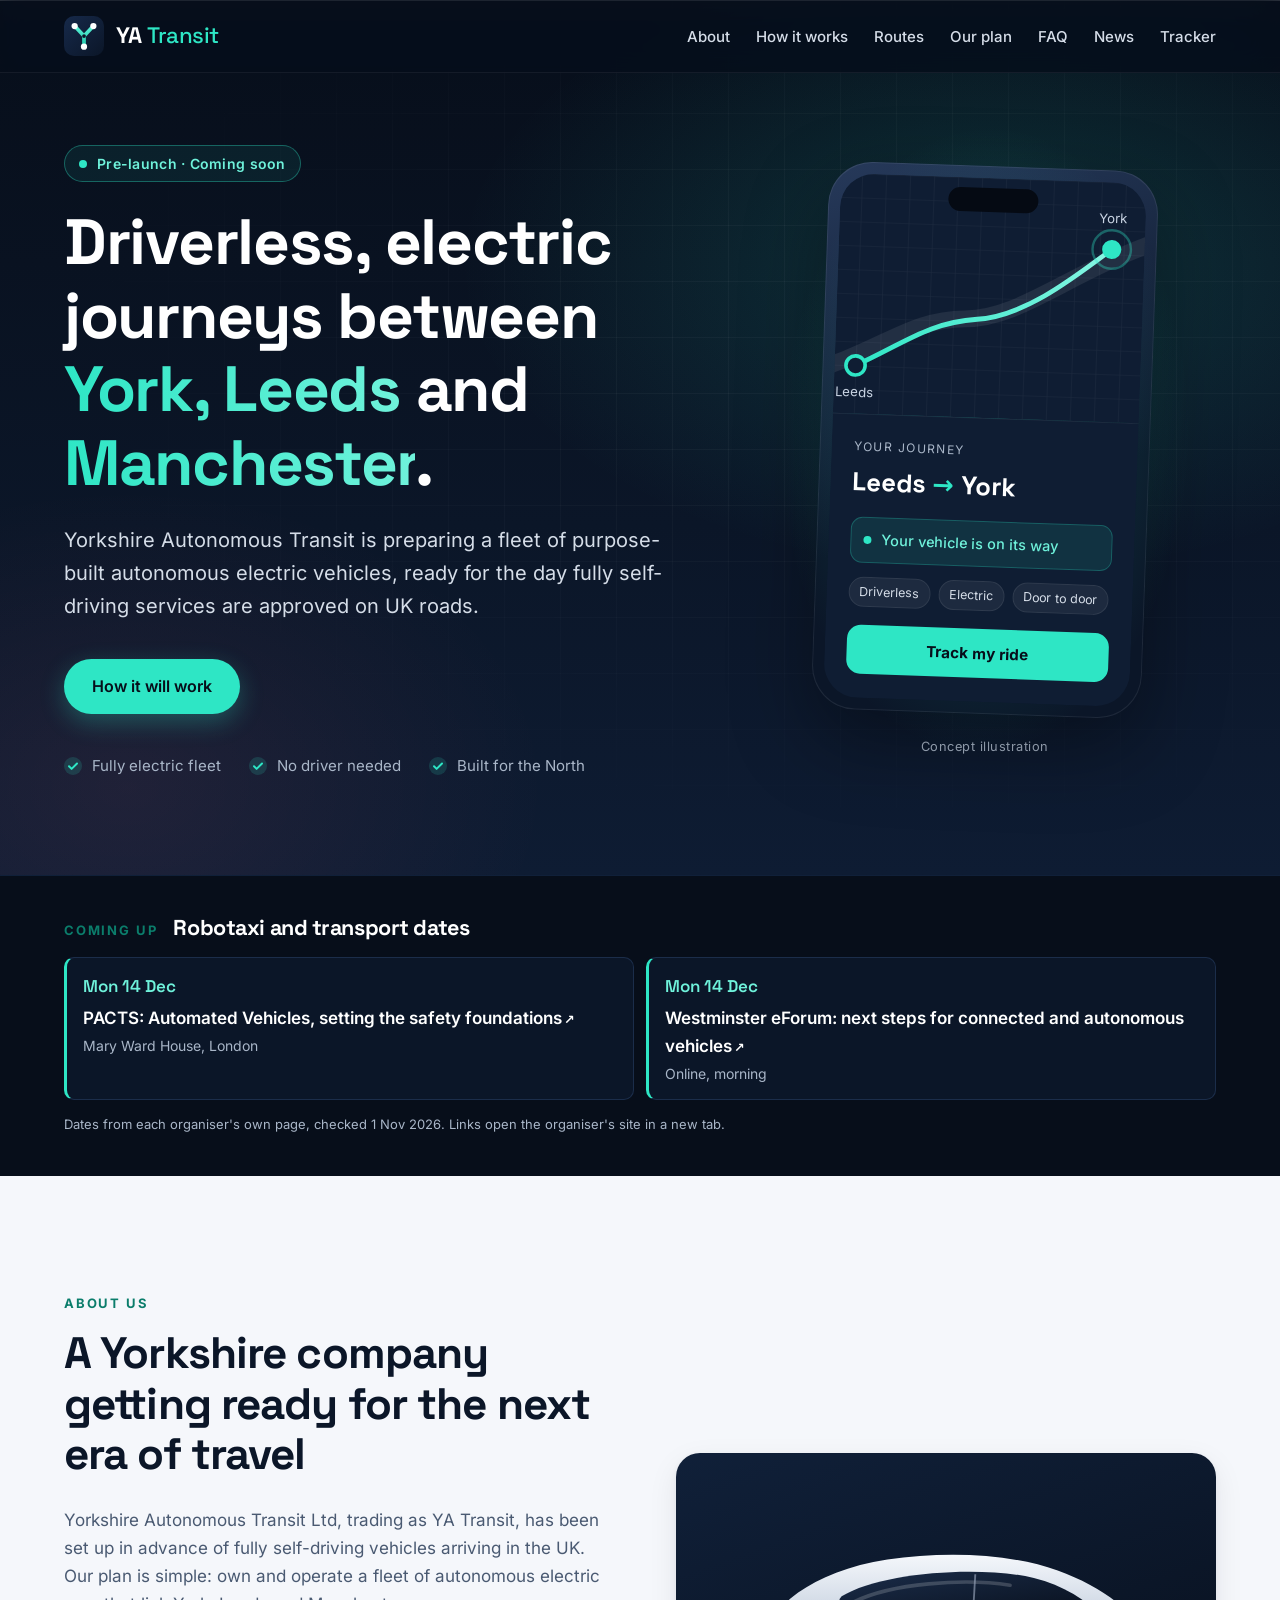
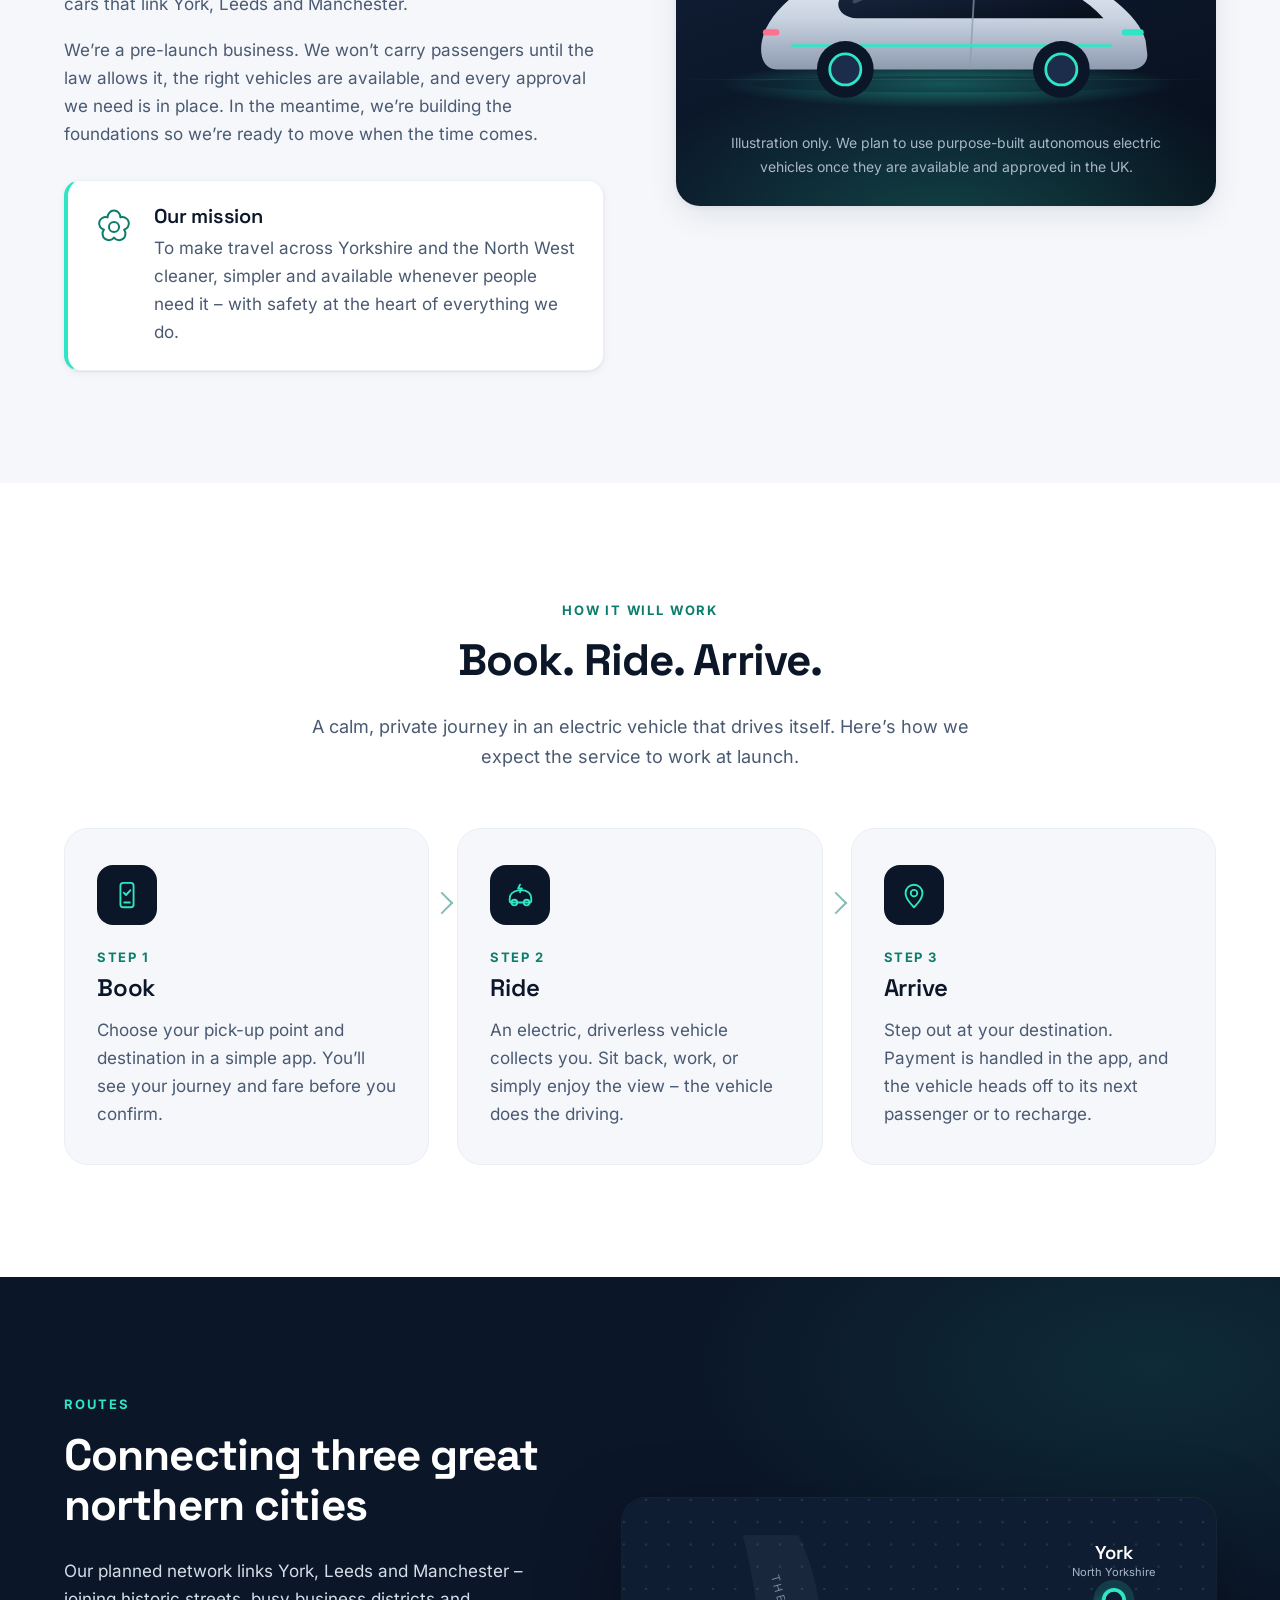
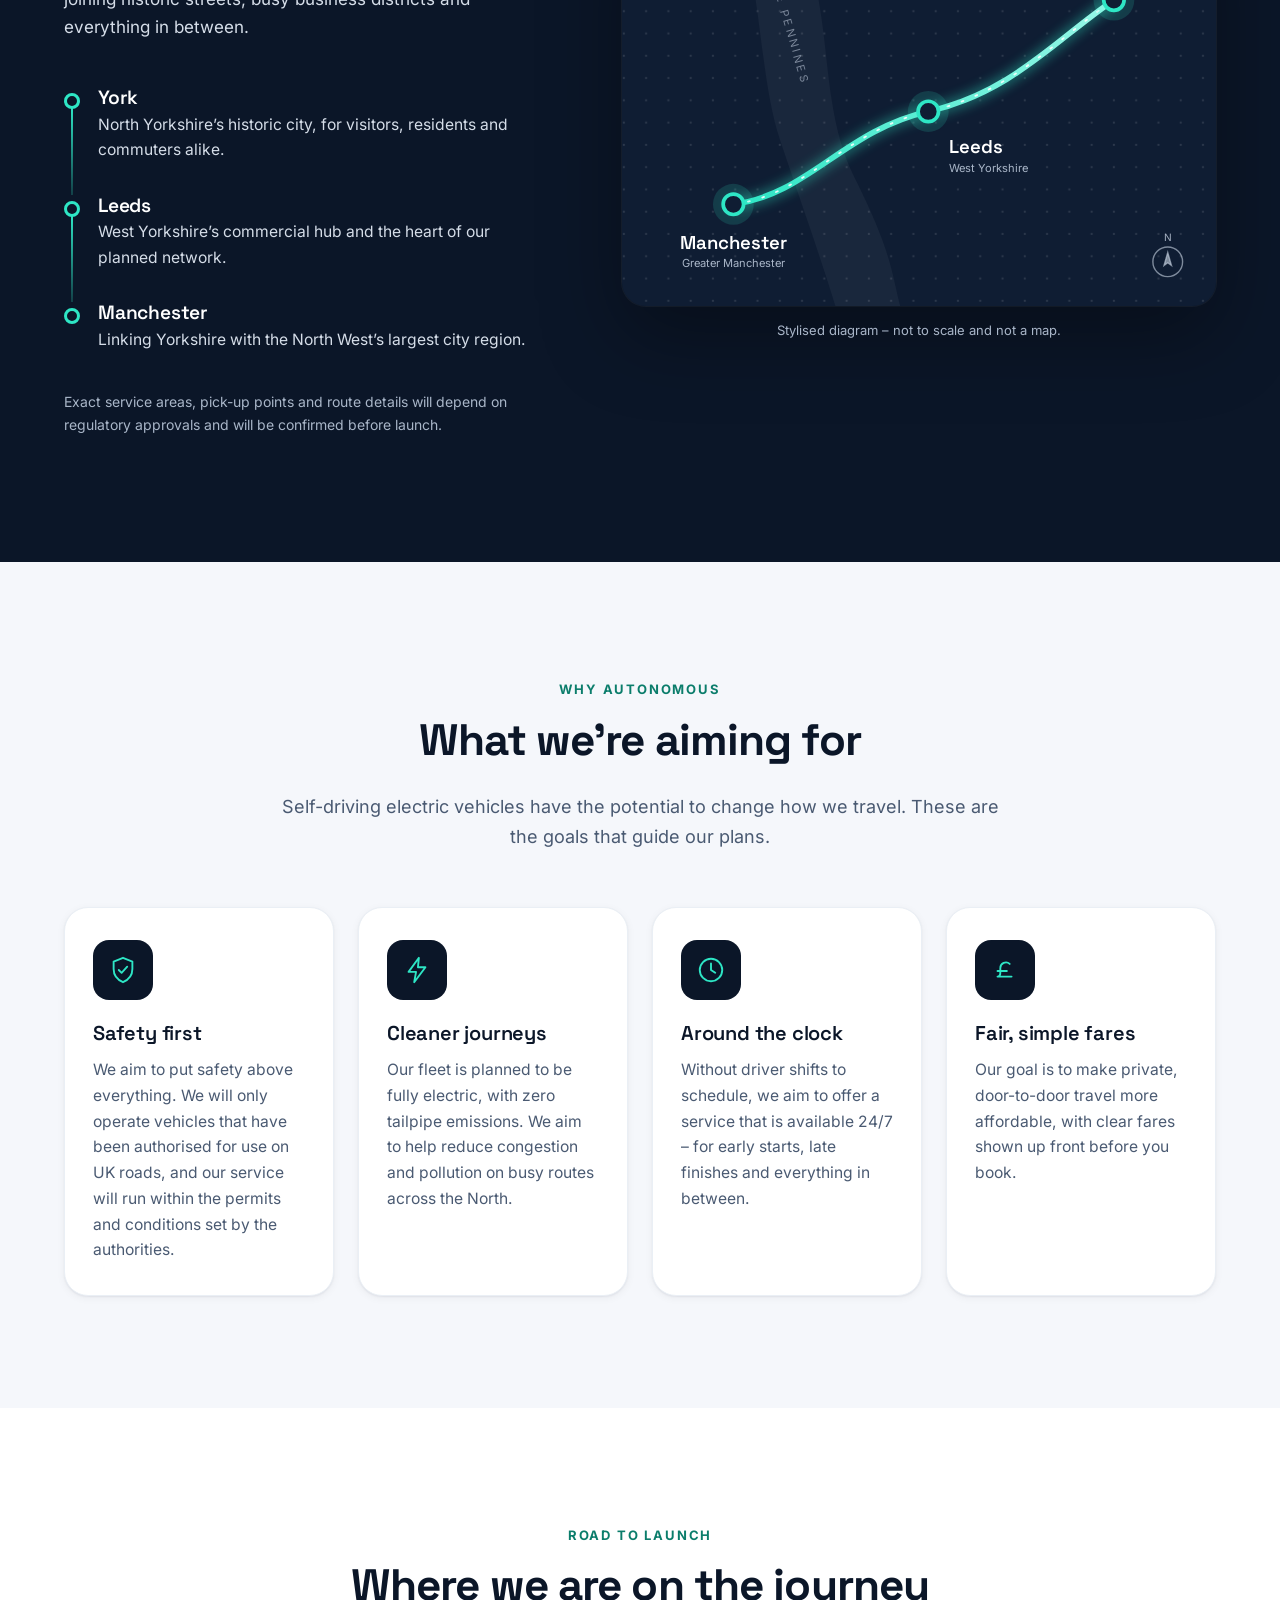
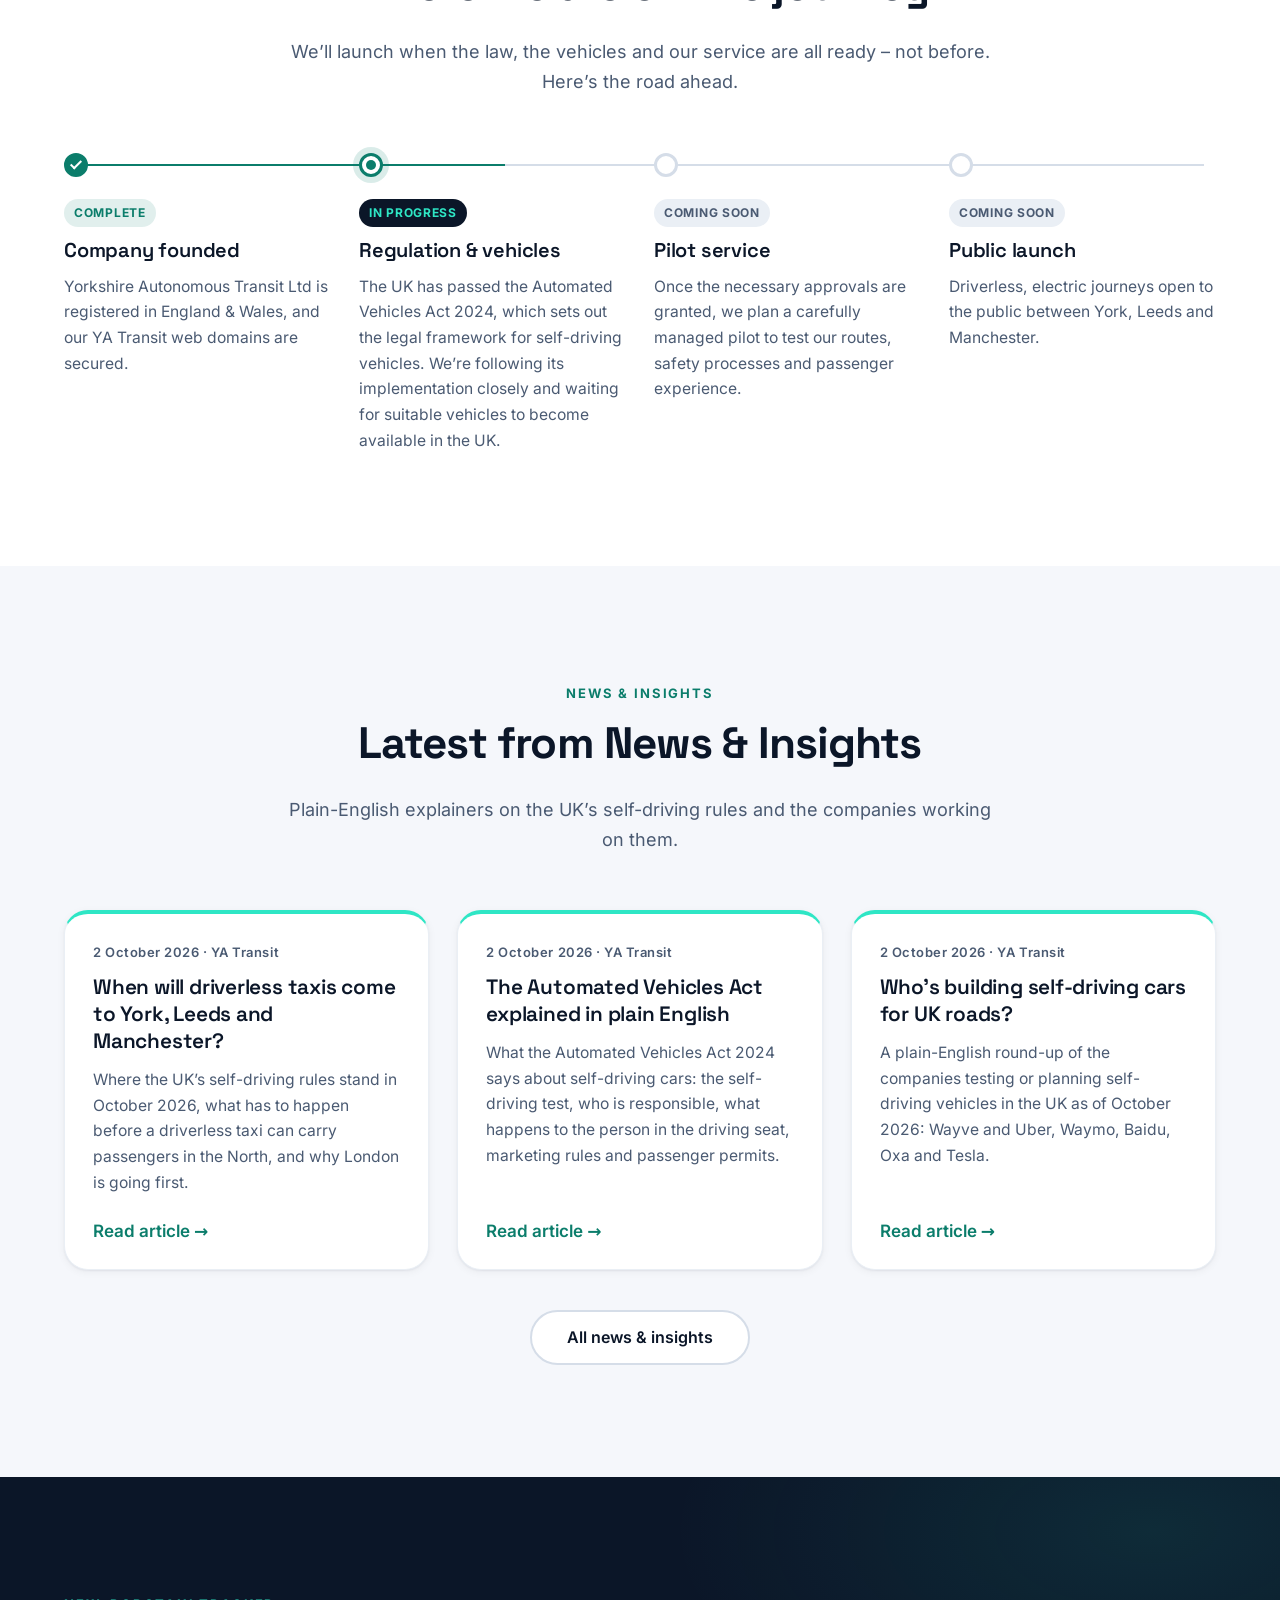
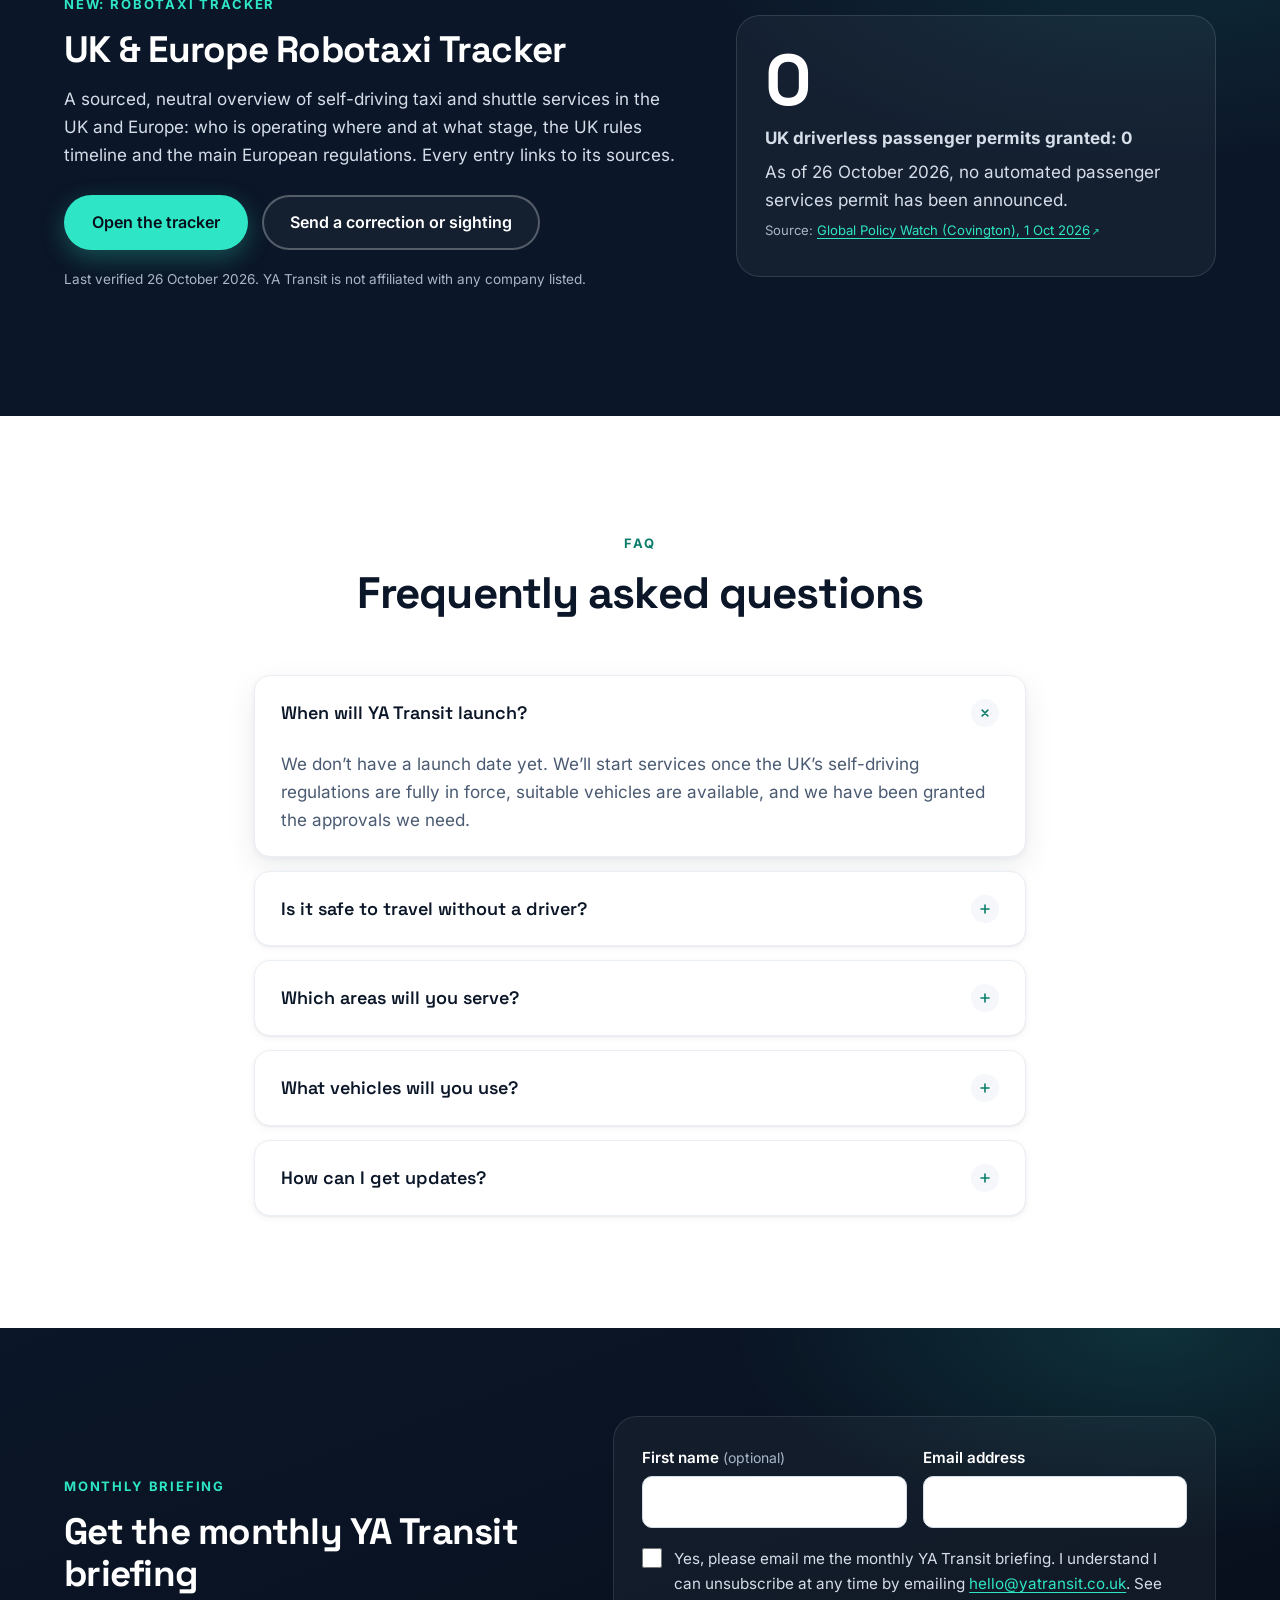
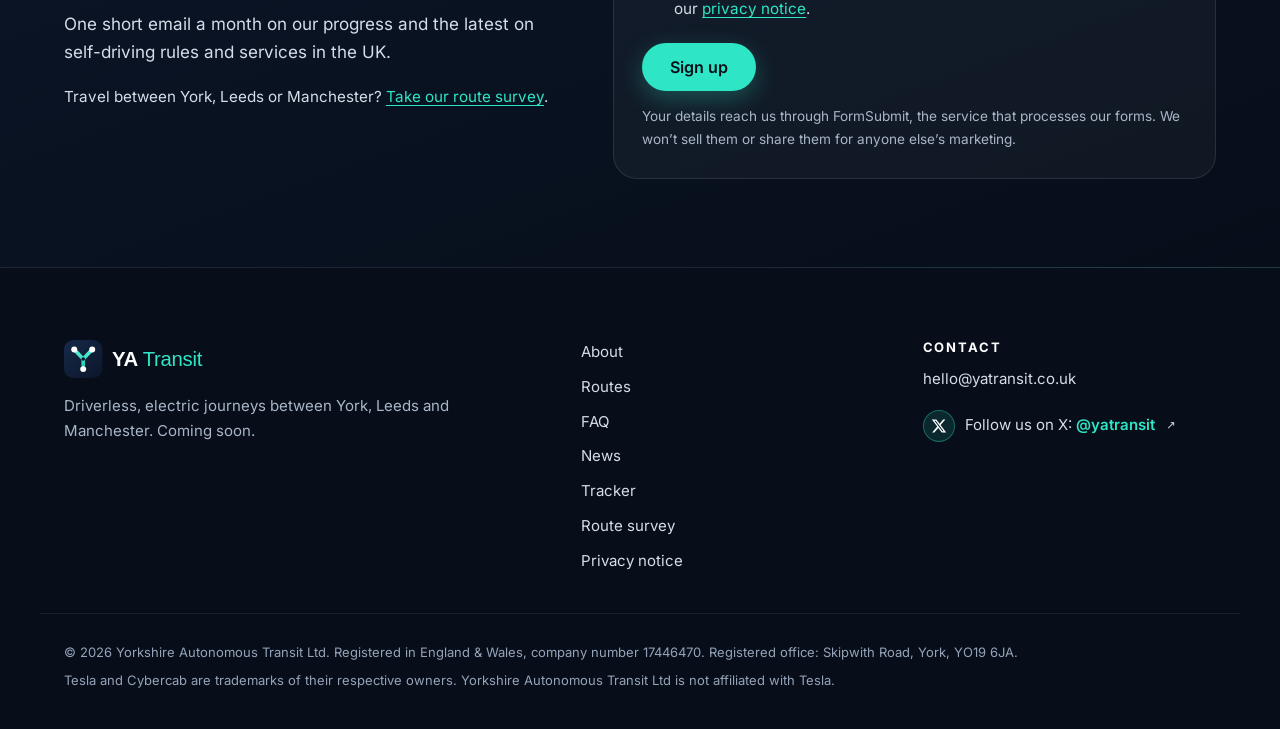
==== commit 5b3efc58: "PREVIEW: 'Coming up' robotaxi/transport dates strip and date-switched festive banner (Diwali first)" ====
--- a/index.html
+++ b/index.html
@@ -3,15 +3,15 @@
 <head>
   <meta charset="utf-8">
   <meta name="viewport" content="width=device-width, initial-scale=1">
-  <title>YA Transit | Driverless electric travel between York, Leeds and Manchester</title>
-  <meta name="description" content="Yorkshire Autonomous Transit Ltd (YA Transit) is preparing driverless, electric journeys between York, Leeds and Manchester, ready for when self-driving services are approved in the UK.">
+  <title>YA Transit: Driverless Taxis for York, Leeds &amp; Manchester</title>
+  <meta name="description" content="Yorkshire Autonomous Transit is preparing driverless electric journeys between York, Leeds and Manchester, ready for when UK rules allow.">
   <meta name="theme-color" content="#0B1628">
   <link rel="canonical" href="https://yatransit.co.uk/">
 
   <!-- Open Graph / social sharing -->
   <meta property="og:type" content="website">
   <meta property="og:site_name" content="YA Transit">
-  <meta property="og:title" content="YA Transit | Driverless electric travel between York, Leeds and Manchester">
+  <meta property="og:title" content="YA Transit: Driverless Taxis for York, Leeds &amp; Manchester">
   <meta property="og:description" content="Preparing driverless, electric journeys across Yorkshire and the North West.">
   <meta property="og:url" content="https://yatransit.co.uk/">
   <meta property="og:image" content="https://yatransit.co.uk/assets/og-image.jpg">
@@ -53,6 +53,54 @@
     "sameAs": ["https://x.com/yatransit"]
   }
   </script>
+  <script type="application/ld+json">
+{
+  "@context": "https://schema.org",
+  "@type": "FAQPage",
+  "mainEntity": [
+    {
+      "@type": "Question",
+      "name": "When will YA Transit launch?",
+      "acceptedAnswer": {
+        "@type": "Answer",
+        "text": "We don’t have a launch date yet. We’ll start services once the UK’s self-driving regulations are fully in force, suitable vehicles are available, and we have been granted the approvals we need."
+      }
+    },
+    {
+      "@type": "Question",
+      "name": "Is it safe to travel without a driver?",
+      "acceptedAnswer": {
+        "@type": "Answer",
+        "text": "Safety is our top priority. Under the Automated Vehicles Act 2024, self-driving vehicles must be authorised before they can drive themselves on roads in Great Britain, and passenger services need the appropriate permits. We will only carry passengers in vehicles and on services that have the required approvals."
+      }
+    },
+    {
+      "@type": "Question",
+      "name": "Which areas will you serve?",
+      "acceptedAnswer": {
+        "@type": "Answer",
+        "text": "Our plan is to connect York, Leeds and Manchester. Exact service areas and pick-up points will depend on approvals and will be confirmed before launch. If you’d like us to serve your town, email us at hello@yatransit.co.uk – it helps us plan."
+      }
+    },
+    {
+      "@type": "Question",
+      "name": "What vehicles will you use?",
+      "acceptedAnswer": {
+        "@type": "Answer",
+        "text": "We plan to use purpose-built autonomous electric vehicles – for example, compact two-seat robotaxis of the kind being developed by manufacturers such as Tesla (Cybercab) – once they are available and approved for use in the UK. We haven’t chosen a vehicle supplier yet, and we are not affiliated with any manufacturer."
+      }
+    },
+    {
+      "@type": "Question",
+      "name": "How can I get updates?",
+      "acceptedAnswer": {
+        "@type": "Answer",
+        "text": "Sign up for the monthly YA Transit briefing, read our News & Insights, or follow us on X at @yatransit. If you travel between York, Leeds or Manchester, you can also help shape our plans by taking our route survey. For any other enquiries, please email us at hello@yatransit.co.uk."
+      }
+    }
+  ]
+}
+  </script>
 </head>
 <body>
   <a class="skip-link" href="#main">Skip to main content</a>
@@ -60,7 +108,7 @@
   <header class="site-header" id="top">
     <div class="container header-inner">
       <a class="brand" href="#top" aria-label="YA Transit – back to top">
-        <img src="assets/logo-mark.svg" alt="" width="40" height="40">
+        <img src="assets/logo-mark.svg" alt="YA Transit logo" width="40" height="40">
         <span class="brand-name">YA<span>Transit</span></span>
       </a>
 
@@ -90,6 +138,7 @@
       <div class="hero-bg" aria-hidden="true"></div>
       <div class="container hero-inner">
         <div class="hero-copy">
+          <!-- seasonal:fx --><div id="fx" class="fx-wrap"><div class="fx fx-diwali" data-id="diwali" data-s="2026-11-06" data-e="2026-11-08" hidden><div class="fx-in"><svg class="fx-ico" viewBox="0 0 48 32" aria-hidden="true" focusable="false"><path class="fx-flame" d="M24 2c3 5 5 8 5 11a5 5 0 0 1-10 0c0-3 2-6 5-11z"/><path class="fx-bowl" d="M6 18h36c-1 7-8 12-18 12S7 25 6 18z"/></svg><p><b>Happy Diwali</b> <span>Wishing everyone a bright Festival of Lights.</span></p></div></div><div class="fx fx-christmas" data-id="christmas" data-s="2026-12-21" data-e="2026-12-26" hidden><div class="fx-in"><svg class="fx-ico" viewBox="0 0 32 32" aria-hidden="true" focusable="false"><path class="fx-bowl" d="M16 2l4 9 10 1-7.5 6.5L25 29l-9-5.5L7 29l2.5-10.5L2 12l10-1z"/></svg><p><b>Merry Christmas</b> <span>Wishing you a safe journey home this Christmas.</span></p></div></div><div class="fx fx-new-year" data-id="new-year" data-s="2026-12-31" data-e="2027-01-02" hidden><div class="fx-in"><svg class="fx-ico" viewBox="0 0 32 32" aria-hidden="true" focusable="false"><path class="fx-bowl" d="M16 1l3 12 12 3-12 3-3 12-3-12-12-3 12-3z"/></svg><p><b>Happy New Year</b> <span>Here’s to the road ahead in 2027.</span></p></div></div><div class="fx fx-eid-al-fitr" data-id="eid-al-fitr" data-s="2027-03-09" data-e="2027-03-10" hidden><div class="fx-in"><svg class="fx-ico" viewBox="0 0 32 32" aria-hidden="true" focusable="false"><path class="fx-bowl" d="M21 3a13 13 0 1 0 8 21A11 11 0 0 1 21 3z"/></svg><p><b>Eid Mubarak</b> <span>Wishing you and your family a joyful Eid.</span></p></div></div><div class="fx fx-holi" data-id="holi" data-s="2027-03-21" data-e="2027-03-22" hidden><div class="fx-in"><svg class="fx-ico" viewBox="0 0 32 32" aria-hidden="true" focusable="false"><path class="fx-bowl" d="M16 1l3 12 12 3-12 3-3 12-3-12-12-3 12-3z"/></svg><p><b>Happy Holi</b> <span>Wishing you a colourful Holi.</span></p></div></div></div><script>(function(){var t=(function(){var q=(location.search.match(/[?&]date=(\d{4}-\d\d-\d\d)/)||[])[1];if(q)return q;try{return new Intl.DateTimeFormat("en-CA",{timeZone:"Europe/London",year:"numeric",month:"2-digit",day:"2-digit"}).format(new Date())}catch(e){return new Date().toISOString().slice(0,10)}})(),f=(location.search.match(/[?&]festive=([a-z-]+)/)||[])[1],o=0;[].forEach.call(document.querySelectorAll("#fx .fx"),function(el){var s=f?el.getAttribute("data-id")===f:(t>=el.getAttribute("data-s")&&t<=el.getAttribute("data-e"));if(s&&!o){el.hidden=false;o=1}else el.hidden=true})})();</script><!-- /seasonal:fx -->
           <p class="eyebrow"><span class="pulse" aria-hidden="true"></span> Pre-launch &middot; Coming soon</p>
           <h1 id="hero-title">Driverless, electric journeys between <span class="accent">York, Leeds</span> and <span class="accent">Manchester</span>.</h1>
           <p class="lead">Yorkshire Autonomous Transit is preparing a fleet of purpose-built autonomous electric vehicles, ready for the day fully self-driving services are approved on UK roads.</p>
@@ -145,6 +194,8 @@
         </div>
       </div>
     </section>
+
+    <!-- seasonal:up --><section class="upnext" aria-labelledby="upnext-title"><div class="container"><div class="upnext-head"><p class="kicker">Coming up</p><h2 id="upnext-title" class="upnext-h">Robotaxi and transport dates</h2></div><ul class="upnext-list"><li data-s="2026-11-01" data-e="2026-11-25"><time datetime="2026-11-25">Wed 25 Nov</time><span><a href="https://www.businessldn.co.uk/events/what-do-autonomous-vehicles-mean-for-london" target="_blank" rel="noopener">What do autonomous vehicles mean for London?</a><small>BusinessLDN with Uber, UCL London (invite-only member briefing)</small></span></li><li data-s="2026-11-09" data-e="2026-12-14" hidden><time datetime="2026-12-14">Mon 14 Dec</time><span><a href="https://www.pacts.org.uk/automated-vehicles-setting-the-safety-foundations/" target="_blank" rel="noopener">PACTS: Automated Vehicles, setting the safety foundations</a><small>Mary Ward House, London</small></span></li><li data-s="2026-11-09" data-e="2026-12-14" hidden><time datetime="2026-12-14">Mon 14 Dec</time><span><a href="https://www.westminsterforumprojects.co.uk/conference/CAV-Transport-26" target="_blank" rel="noopener">Westminster eForum: next steps for connected and autonomous vehicles</a><small>Online, morning</small></span></li><li data-s="2026-12-07" data-e="2027-01-09" hidden><time datetime="2027-01-06">6–9 Jan</time><span><a href="https://www.ces.tech/plan-your-visit/dates-and-hours/" target="_blank" rel="noopener">CES 2027</a><small>Las Vegas (show floor 6–9 Jan; media days 4–5 Jan)</small></span></li><li data-s="2026-12-15" data-e="2027-01-22" hidden><time datetime="2027-01-22">Fri 22 Jan</time><span><a href="https://www.2027.itsworldcongress.com/submit-your-contribution" target="_blank" rel="noopener">ITS World Congress 2027: call for contributions closes</a><small>Congress at NEC Birmingham, 25–29 Oct 2027</small></span></li></ul><p class="upnext-empty" hidden>No confirmed dates in the next few weeks.</p><p class="upnext-src">Dates from each organiser's own page, checked 1 Nov 2026. Links open the organiser's site in a new tab.</p></div></section><script>(function(){var t=(function(){var q=(location.search.match(/[?&]date=(\d{4}-\d\d-\d\d)/)||[])[1];if(q)return q;try{return new Intl.DateTimeFormat("en-CA",{timeZone:"Europe/London",year:"numeric",month:"2-digit",day:"2-digit"}).format(new Date())}catch(e){return new Date().toISOString().slice(0,10)}})(),n=0,b=document.querySelector(".upnext");if(!b)return;[].forEach.call(b.querySelectorAll(".upnext-list li"),function(li){var s=t>=li.getAttribute("data-s")&&t<=li.getAttribute("data-e")&&n<4;li.hidden=!s;if(s)n++});b.querySelector(".upnext-empty").hidden=n>0})();</script><!-- /seasonal:up -->
 
     <!-- ============ ABOUT ============ -->
     <section class="section section-light" id="about" aria-labelledby="about-title">
--- a/css/styles.css
+++ b/css/styles.css
@@ -1030,3 +1030,32 @@
 }
 
 a[target="_blank"]::after { content: "\2197"; content: "\2197" / ""; font-size: .75em; margin-left: .15em; display: inline-block; text-decoration: none; }
+
+/* In-article link to the robotaxi tracker */
+.callout.tracker-link{margin:2rem 0;padding:1rem 1.25rem;border-left:4px solid currentColor;background:rgba(0,0,0,.04);border-radius:6px}
+.callout.tracker-link p{margin:0}
+
+/* PREVIEW: festive banner + "Coming up" strip (scripts/build_seasonal.py) */
+.fx { position: relative; z-index: 2; display: inline-block; max-width: 100%; margin: 0 0 20px; background: rgba(11, 22, 40, 0.75); border: 1px solid var(--navy-700); border-radius: var(--radius); }
+.fx[hidden] { display: none; }
+.fx-in { display: flex; align-items: center; gap: 12px; min-height: 48px; padding: 8px 16px; }
+.fx p { margin: 0; color: var(--slate-200); line-height: 1.35; }
+.fx b { font-family: var(--font-display); color: var(--white); font-size: 1.05rem; margin-right: 6px; }
+.fx-ico { width: 36px; height: 26px; flex: none; }
+.fx-bowl { fill: var(--teal); } .fx-flame { fill: #FFC857; transform-origin: 50% 90%; }
+.fx-diwali { background: linear-gradient(90deg, var(--navy-900), #2a1f2e 50%, var(--navy-900)); border-color: #FFC857; }
+.fx-diwali .fx-bowl { fill: var(--rose); }
+@media (prefers-reduced-motion: no-preference) { .fx-diwali .fx-flame { animation: fx-flick 2.6s ease-in-out infinite; } }
+@keyframes fx-flick { 0%, 100% { transform: scale(1); } 50% { transform: scale(.92, 1.06); } }
+.upnext { background: var(--navy-950); color: var(--white); padding: 40px 0; border-top: 1px solid var(--navy-800); }
+.upnext-head { display: flex; align-items: baseline; gap: 16px; flex-wrap: wrap; margin-bottom: 16px; }
+.upnext-head .kicker { margin: 0; }
+.upnext-h { margin: 0; font-size: 1.35rem; color: var(--white); }
+.upnext-list { list-style: none; margin: 0; padding: 0; display: grid; grid-template-columns: repeat(auto-fit, minmax(240px, 1fr)); gap: 12px; }
+.upnext-list li { display: flex; flex-direction: column; gap: 4px; background: var(--navy-900); border: 1px solid var(--navy-700); border-left: 3px solid var(--teal); border-radius: 10px; padding: 14px 16px; }
+.upnext-list li[hidden] { display: none; }
+.upnext-list time { font-family: var(--font-display); color: var(--teal-bright); font-weight: 600; }
+.upnext-list a { color: var(--white); font-weight: 600; text-decoration: none; }
+.upnext-list a:hover, .upnext-list a:focus-visible { text-decoration: underline; }
+.upnext-list small { display: block; color: var(--slate-300); font-size: .875rem; margin-top: 2px; }
+.upnext-src { margin: 14px 0 0; font-size: .8125rem; color: var(--slate-300); }
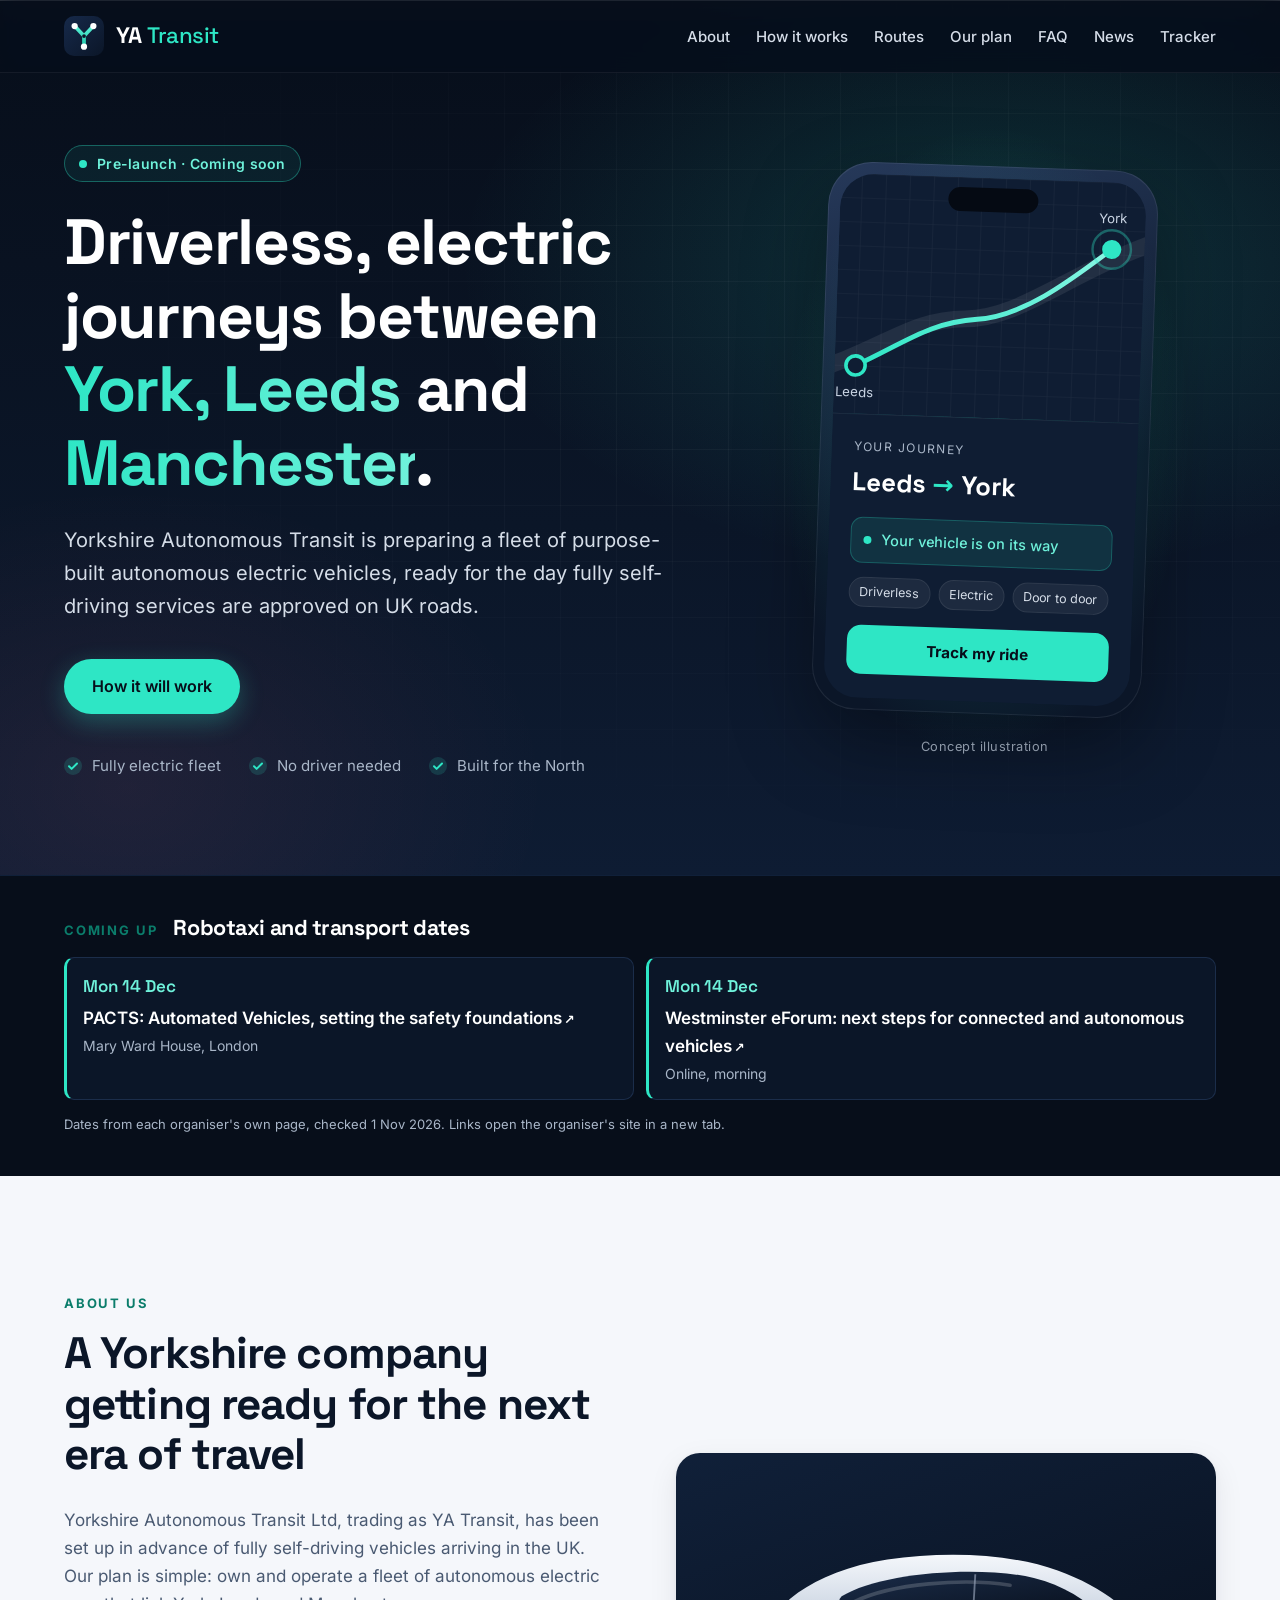
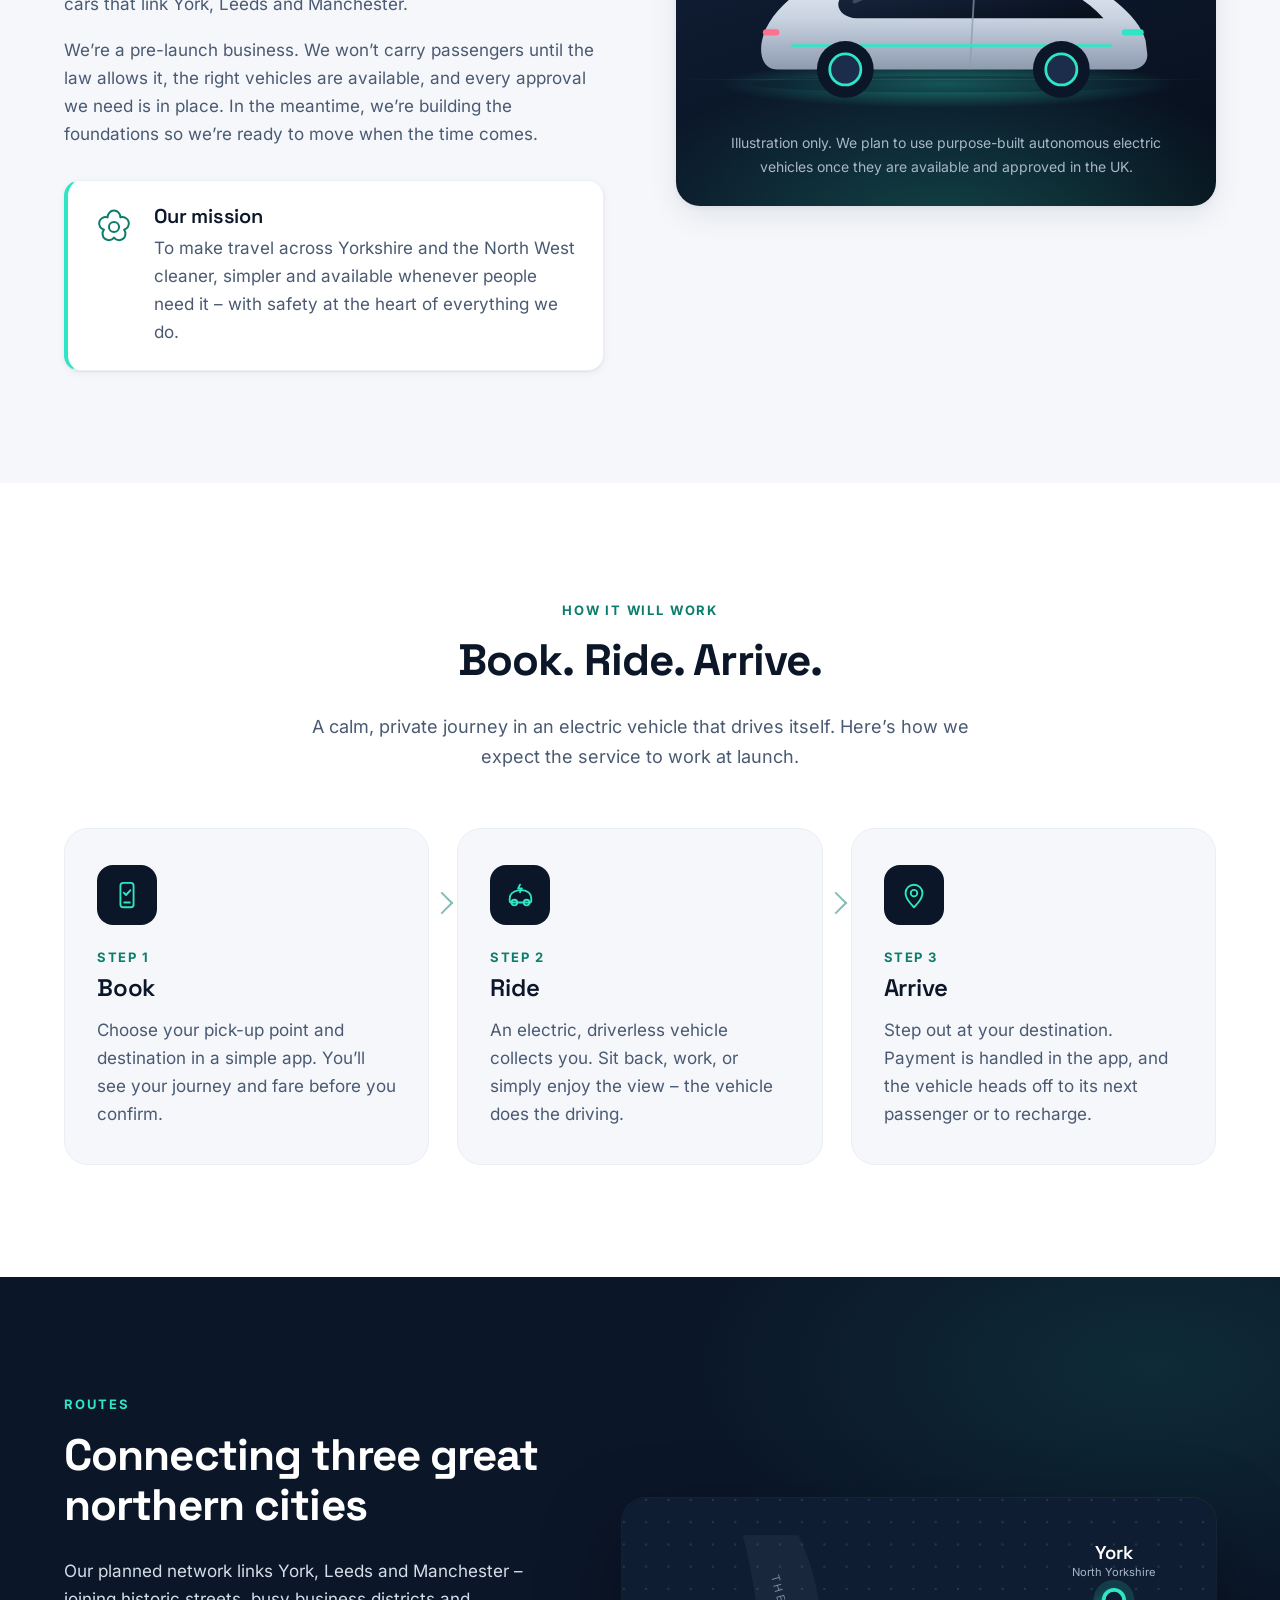
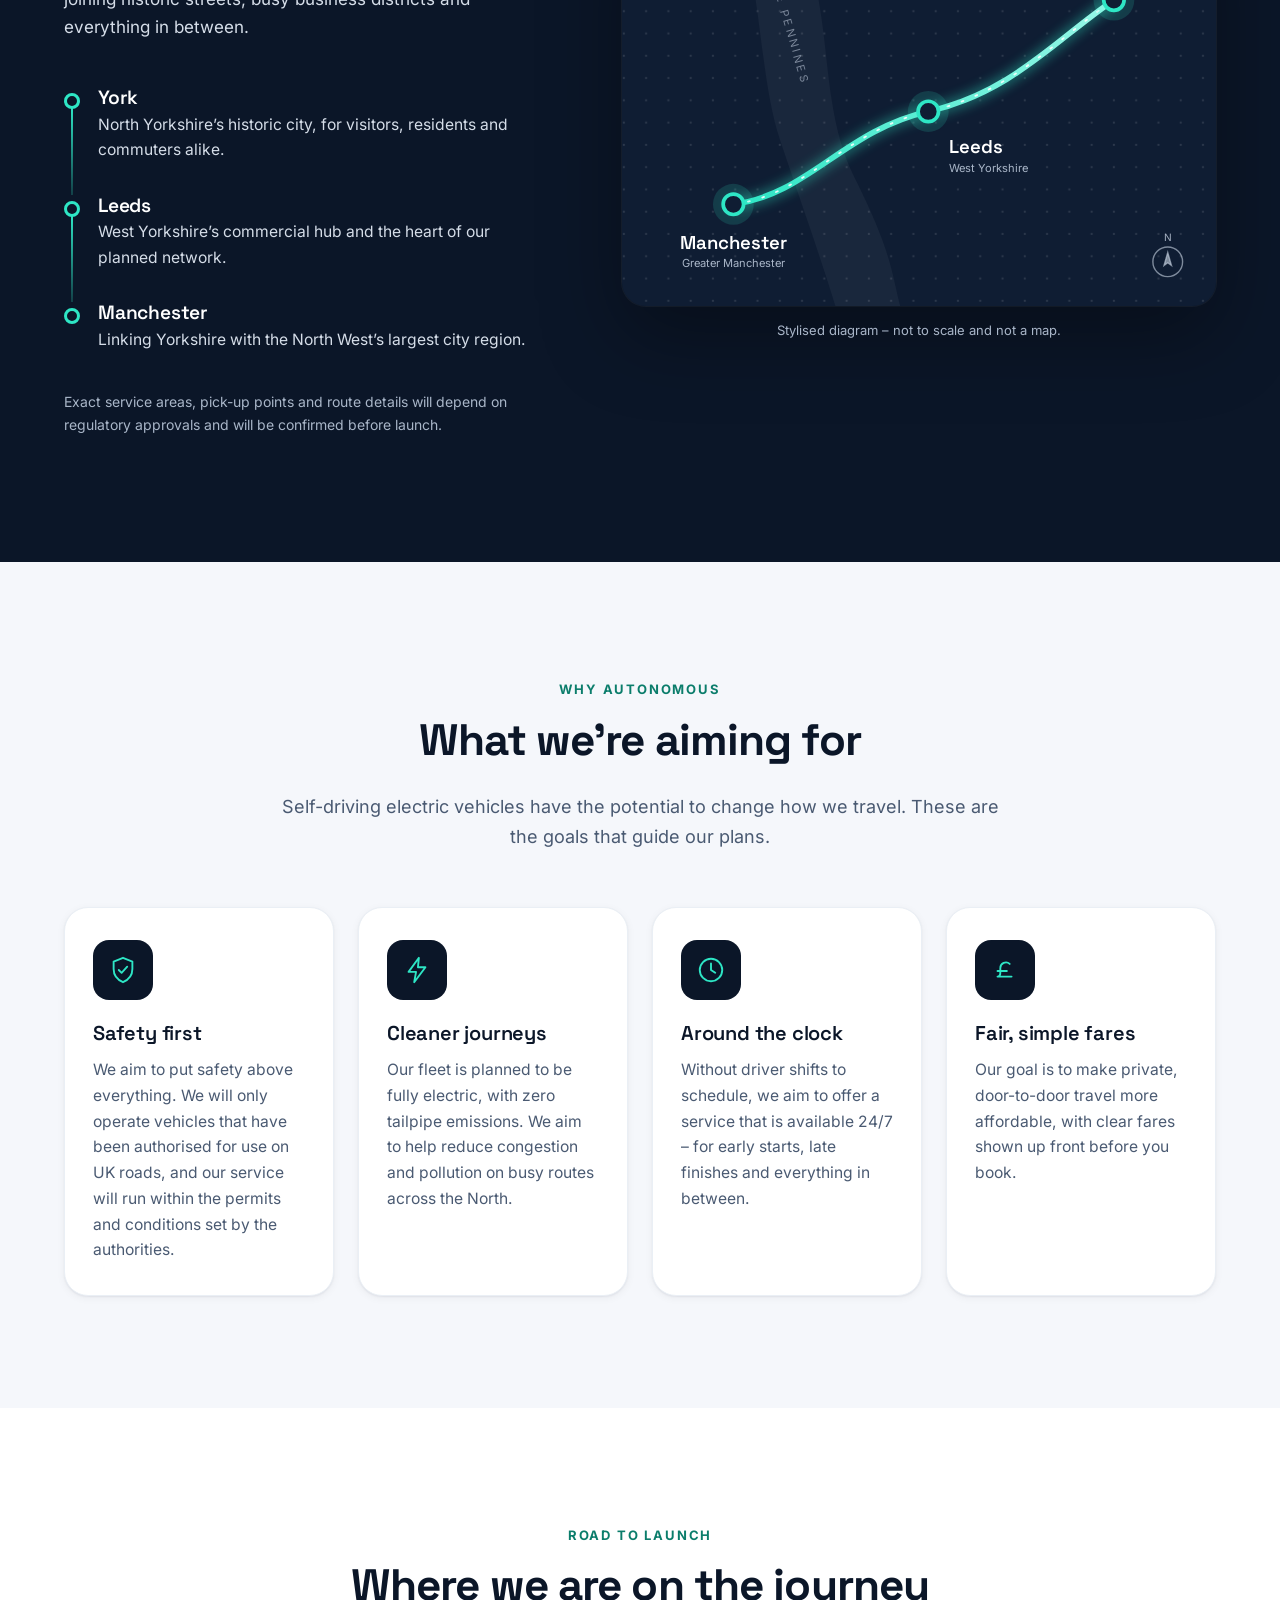
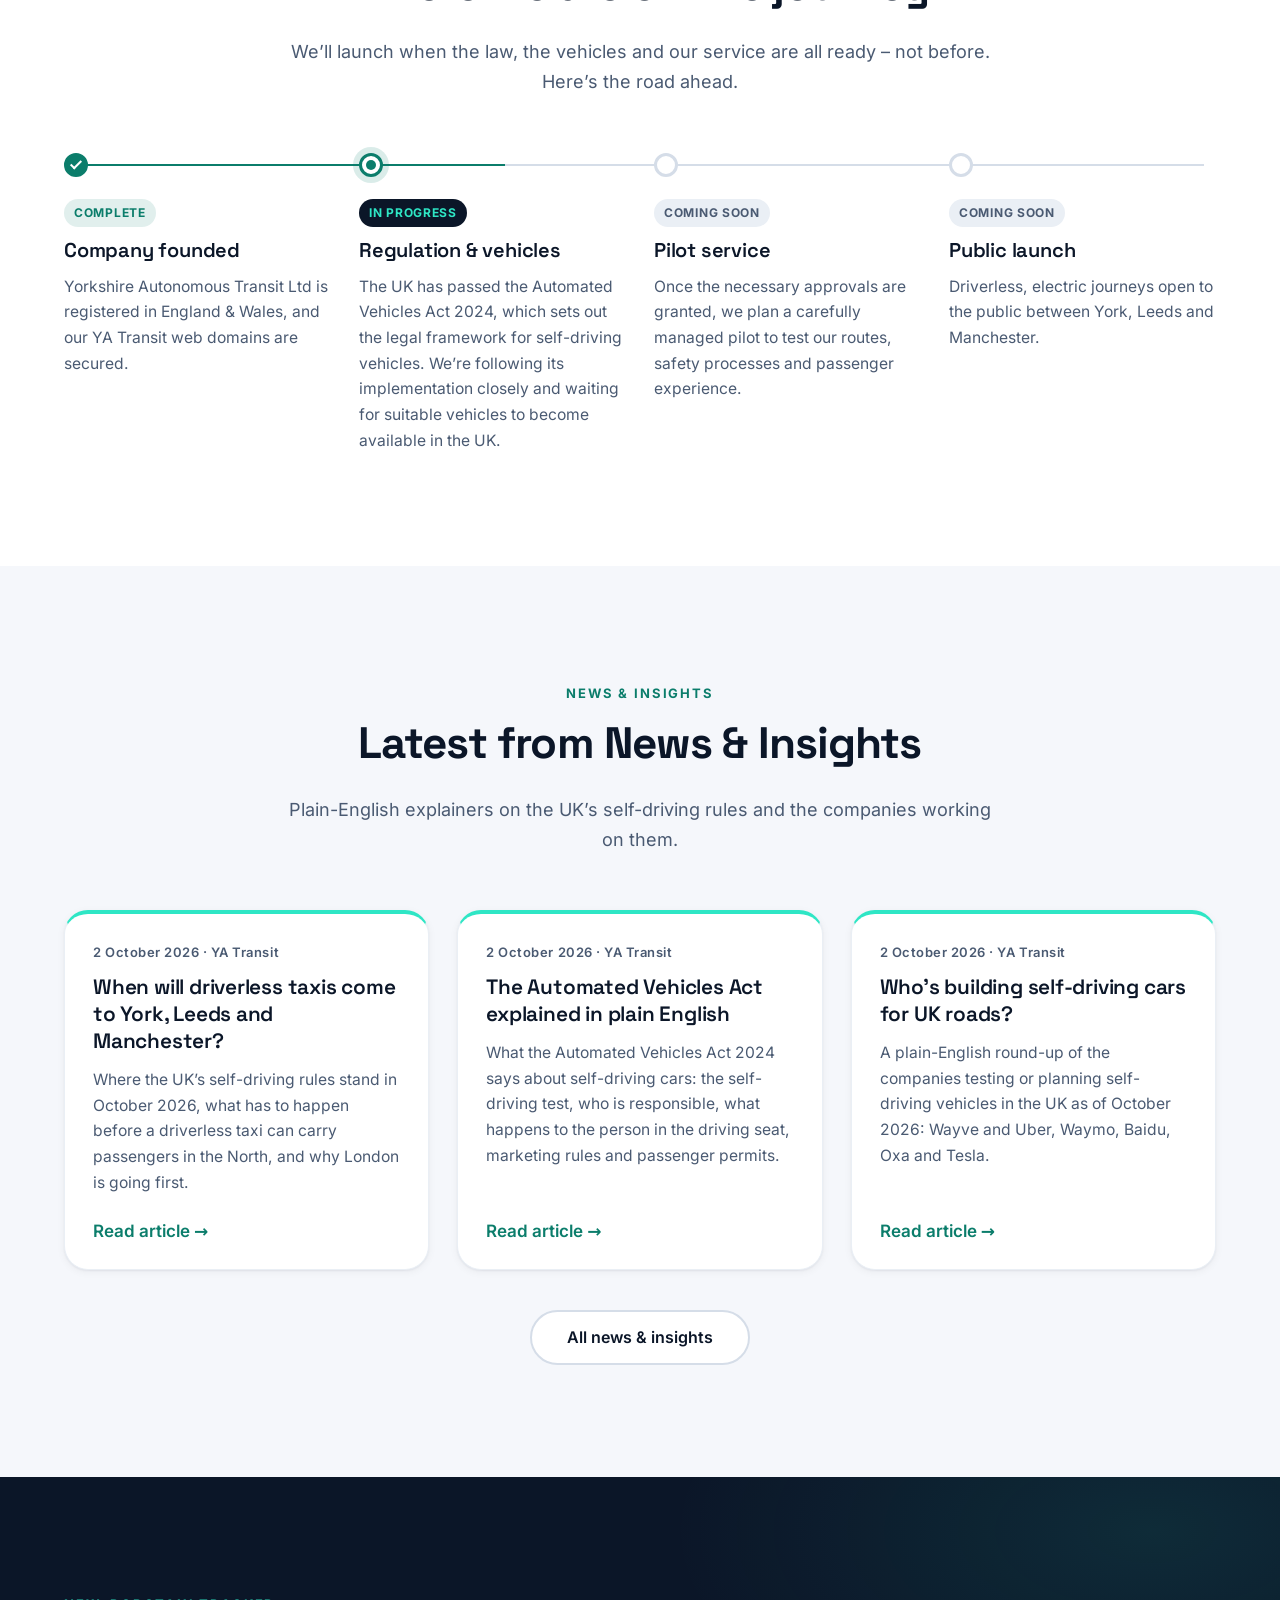
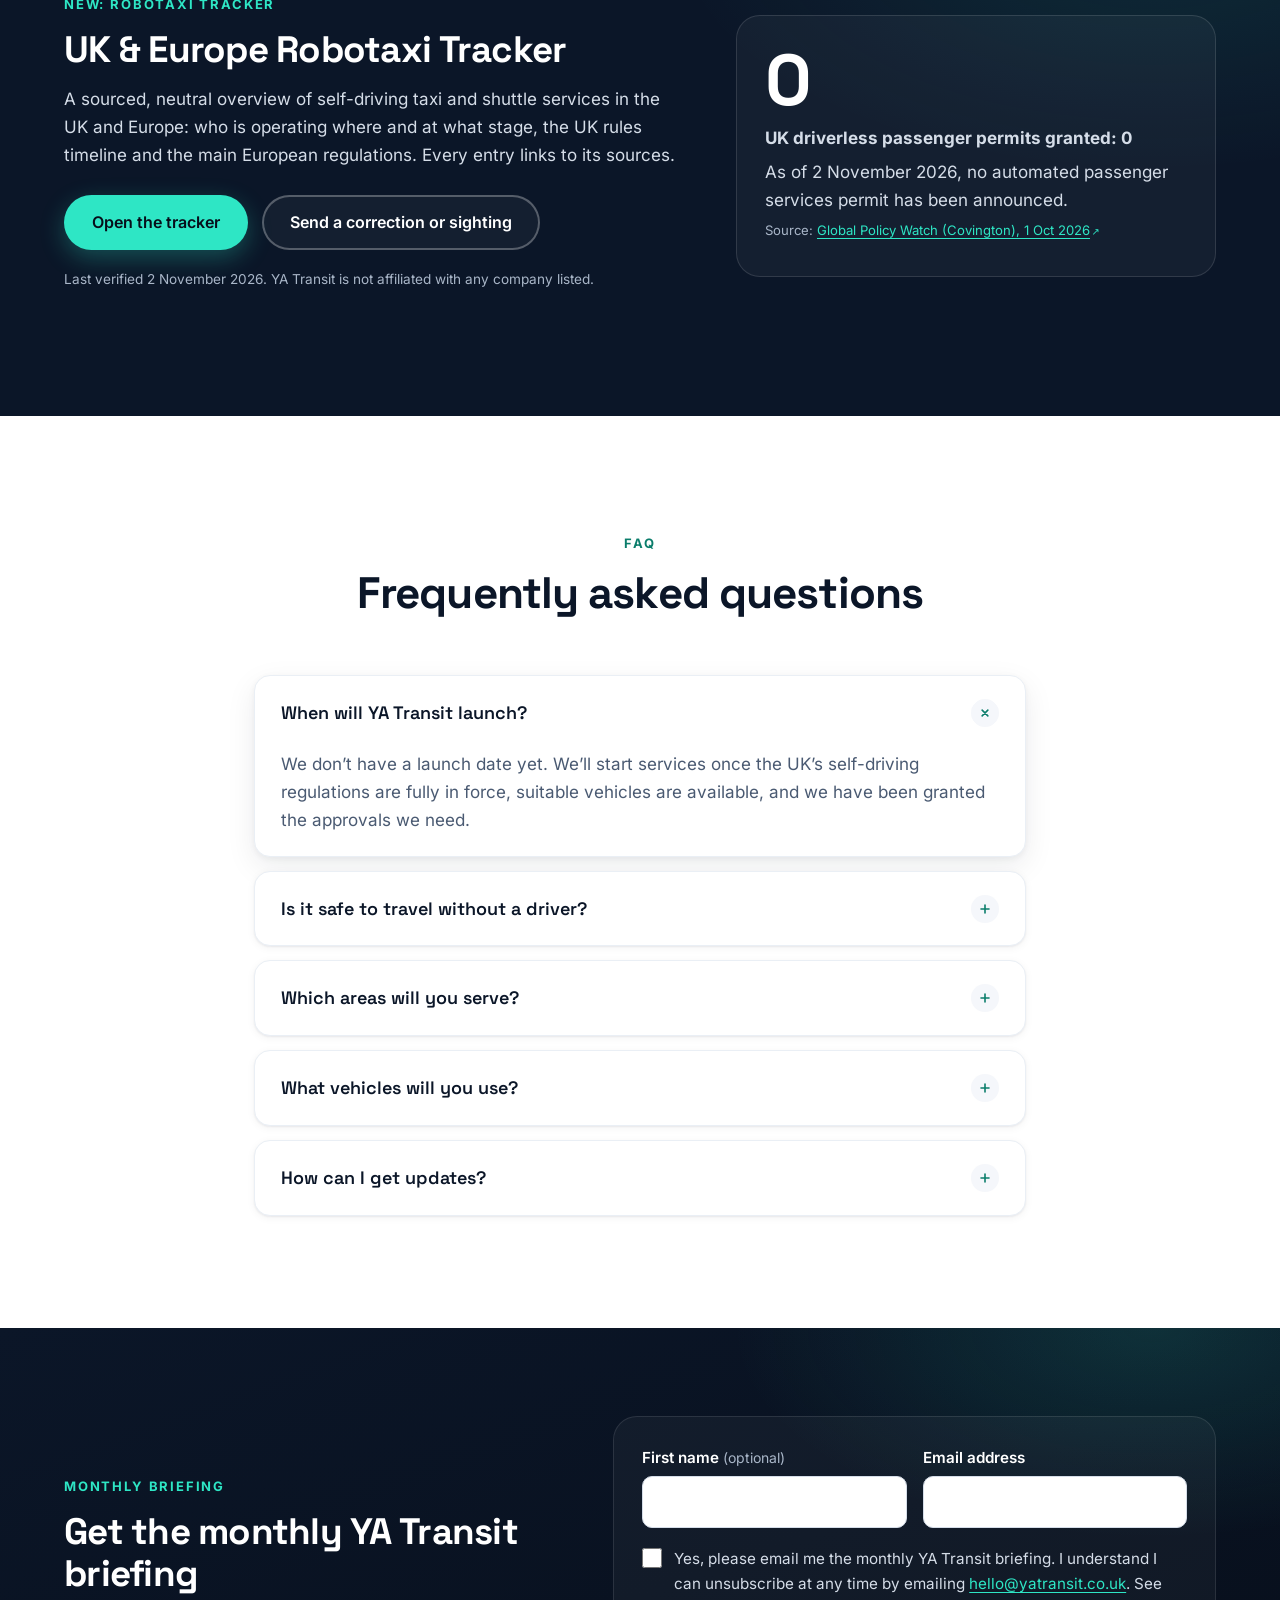
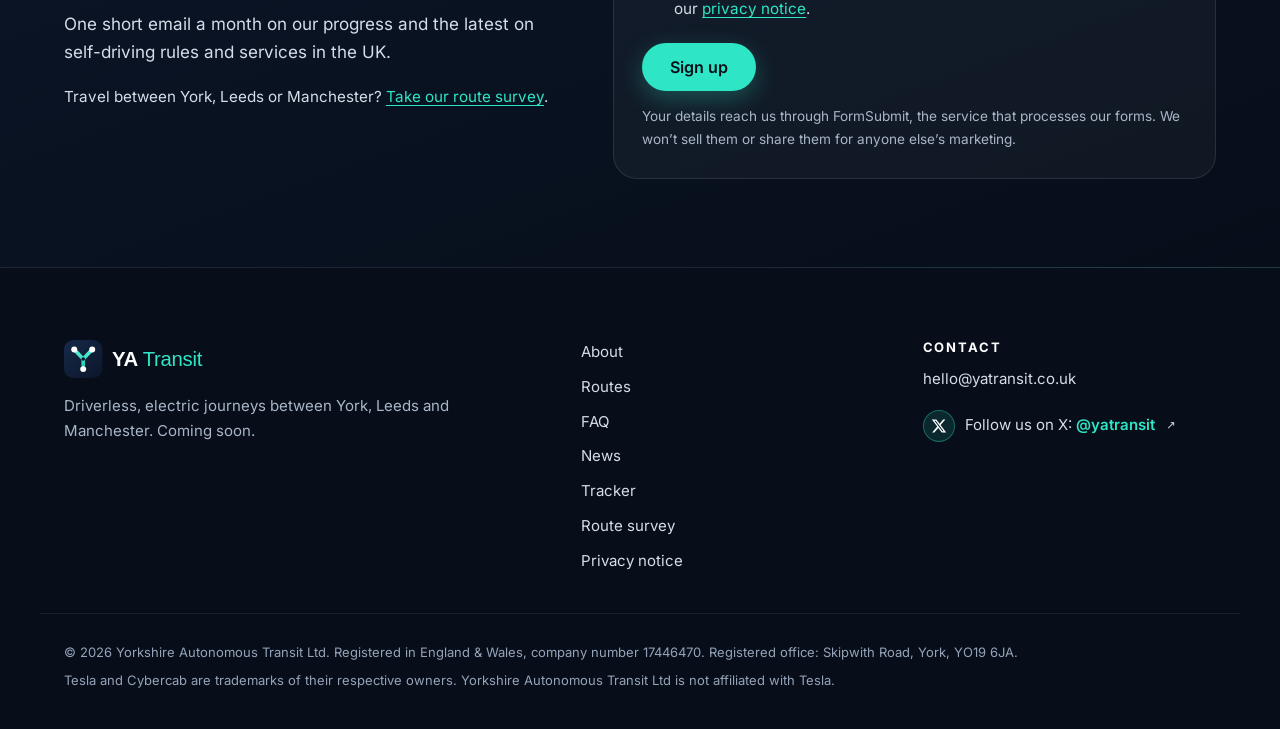
==== commit 1e860d5a: "Tracker weekly review 2 Nov 2026: add MTZ/Tensor Germany LOI; Waymo Toyota bZ4X UK plan; Guardian ~2" ====
--- a/index.html
+++ b/index.html
@@ -500,12 +500,12 @@
             <a class="btn btn-primary" href="tracker.html">Open the tracker</a>
             <a class="btn btn-ghost" href="tracker.html#report">Send a correction or sighting</a>
           </div>
-          <p class="tracker-teaser-note">Last verified <time datetime="2026-10-26">26 October 2026</time>. YA Transit is not affiliated with any company listed.</p>
+          <p class="tracker-teaser-note">Last verified <time datetime="2026-11-02">2 November 2026</time>. YA Transit is not affiliated with any company listed.</p>
         </div>
         <div class="tracker-teaser-stat">
           <p class="rt-counter-value" aria-hidden="true">0</p>
           <p><strong>UK driverless passenger permits granted: 0</strong></p>
-          <p>As of 26 October 2026, no automated passenger services permit has been announced.</p>
+          <p>As of 2 November 2026, no automated passenger services permit has been announced.</p>
           <p class="rt-src">Source: <a  href="https://www.globalpolicywatch.com/2026/10/overview-of-eu-and-uk-regulatory-developments-relating-to-autonomous-vehicles/" target="_blank" rel="noopener noreferrer">Global Policy Watch (Covington), 1 Oct 2026<span class="visually-hidden ext-nt"> (opens in new tab)</span></a></p>
         </div>
       </div>
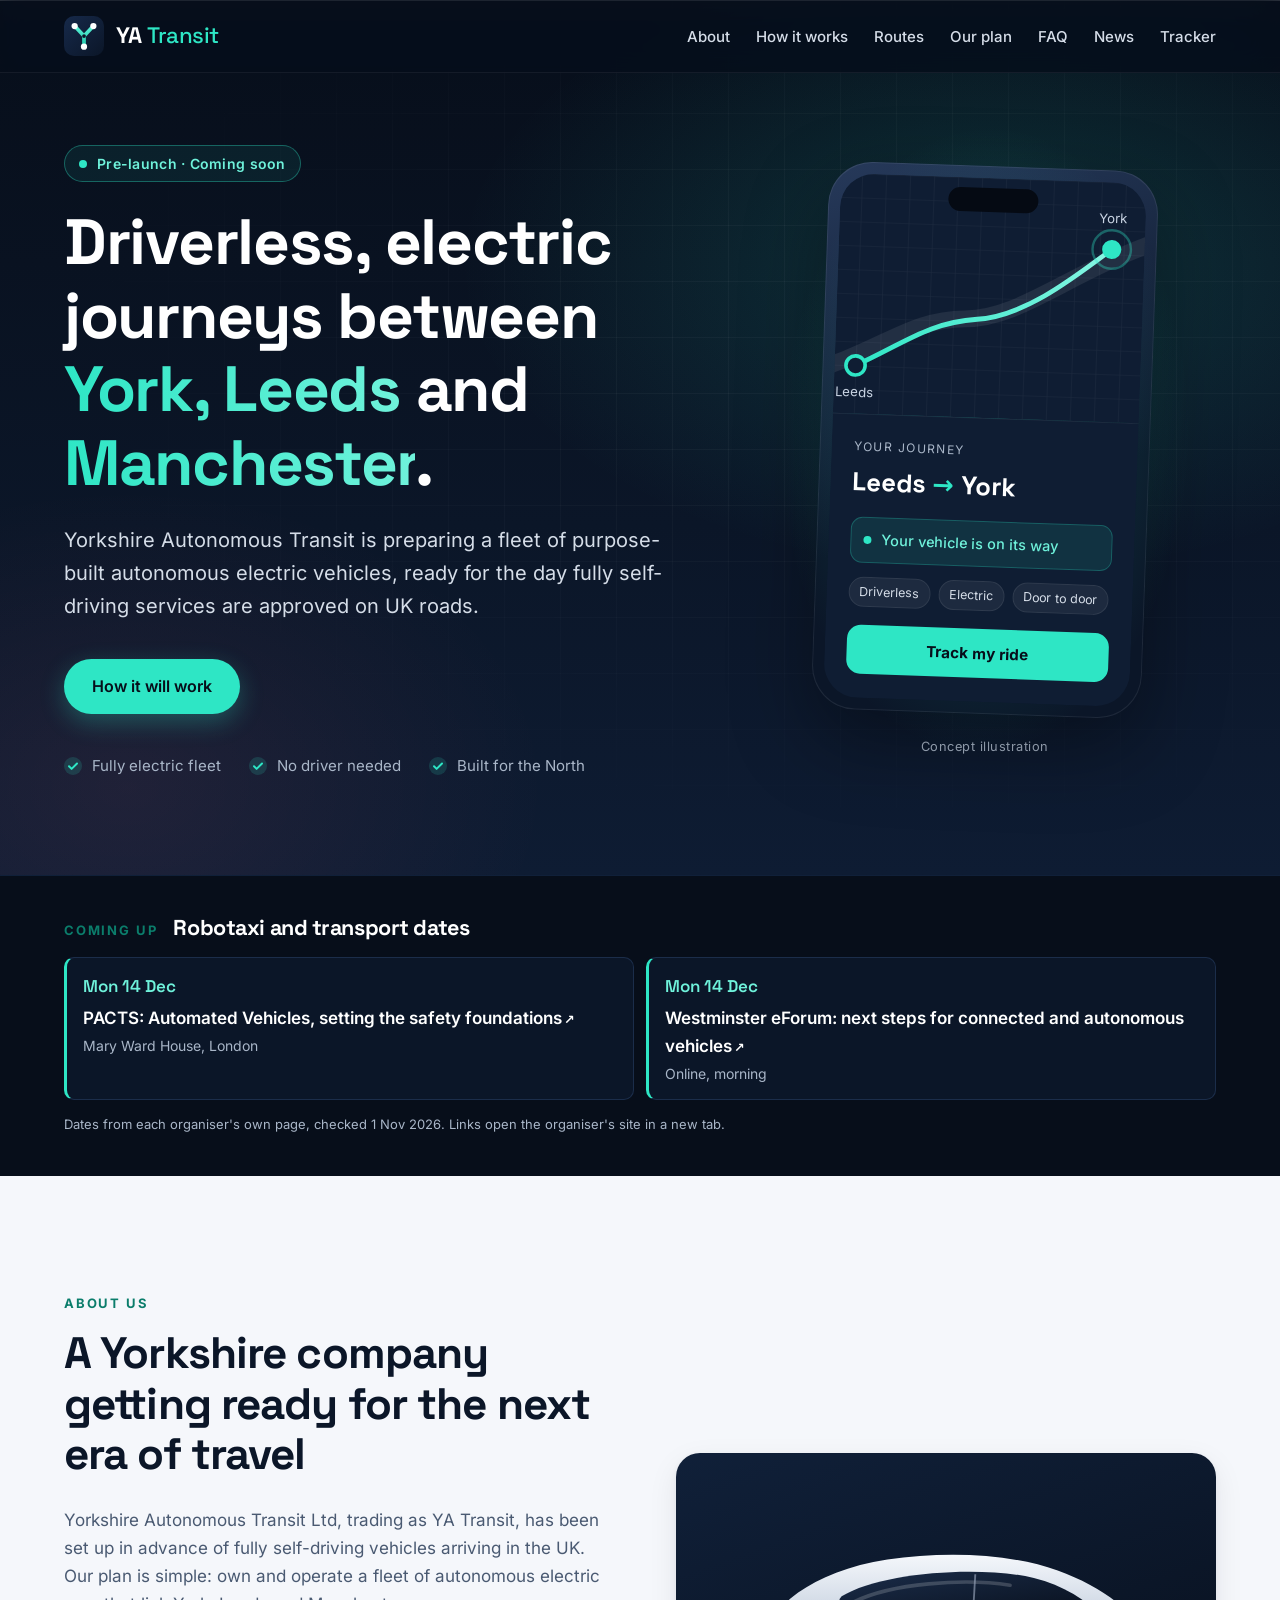
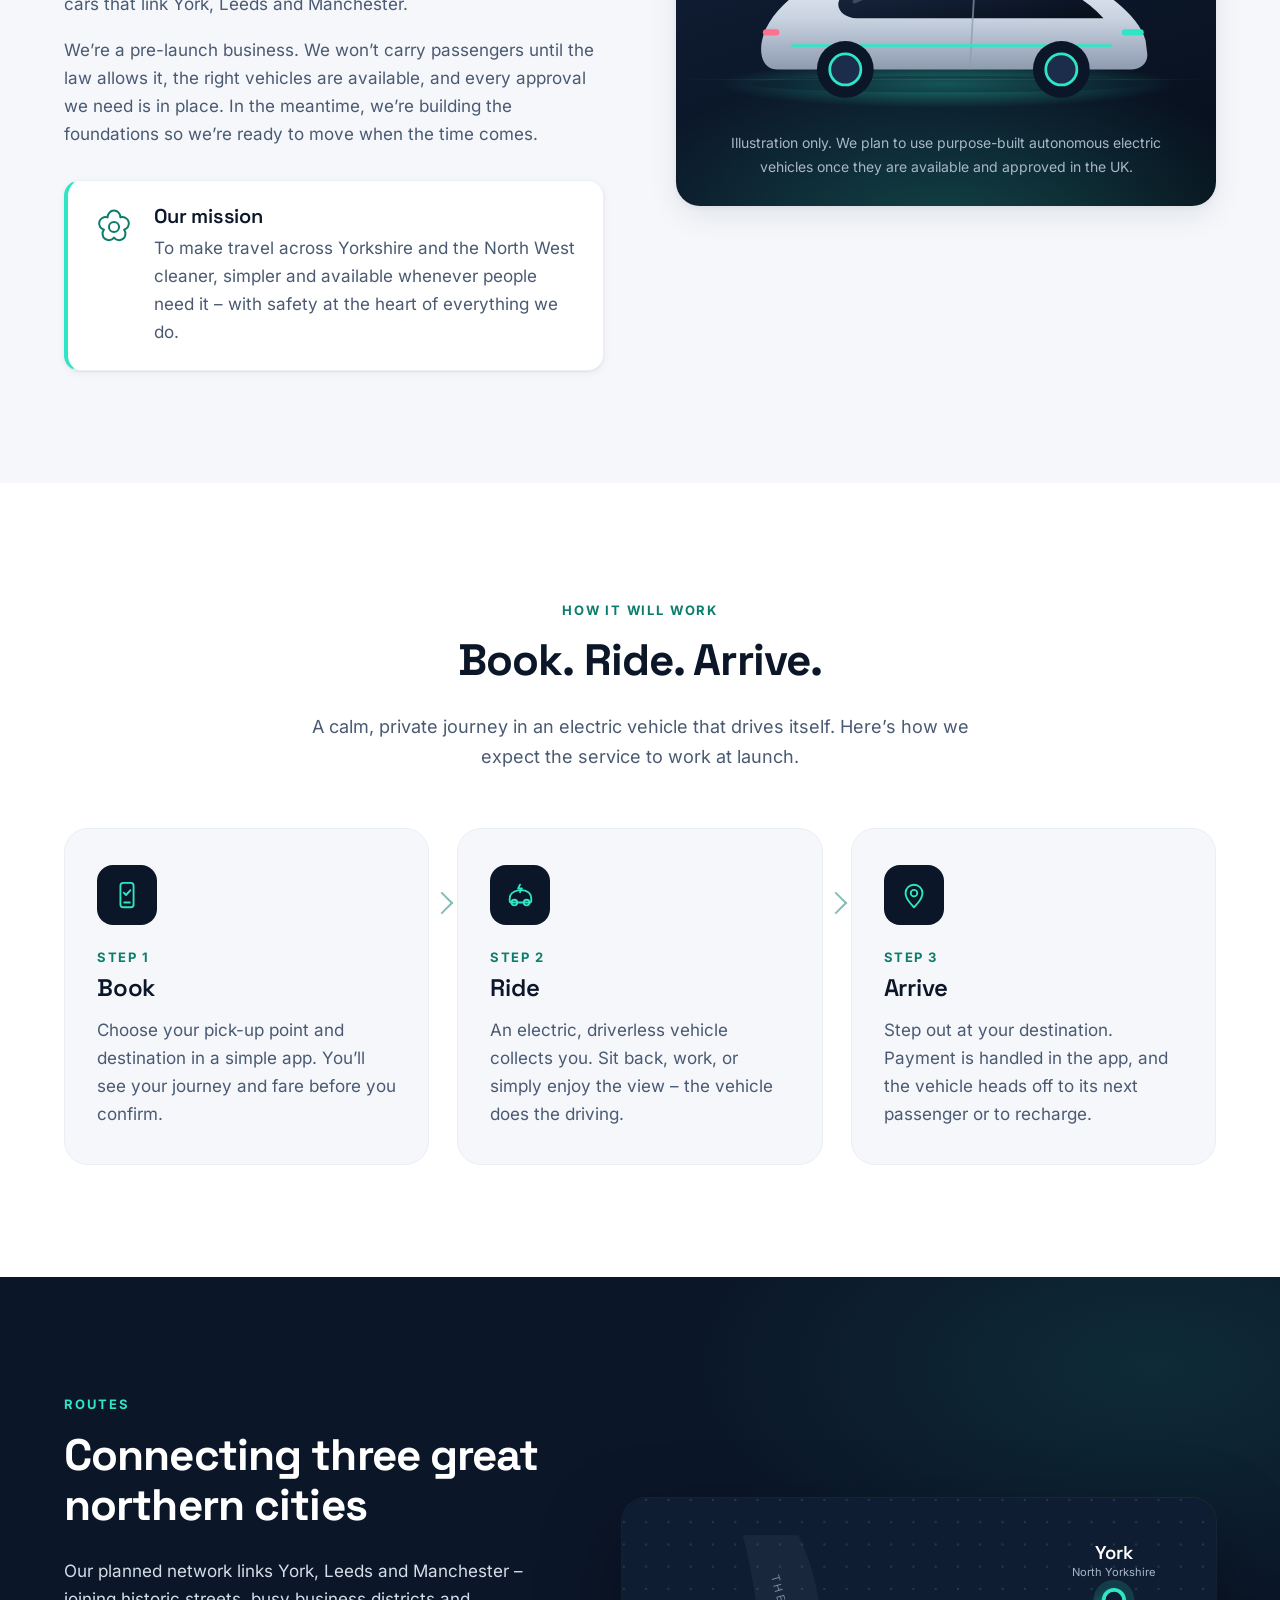
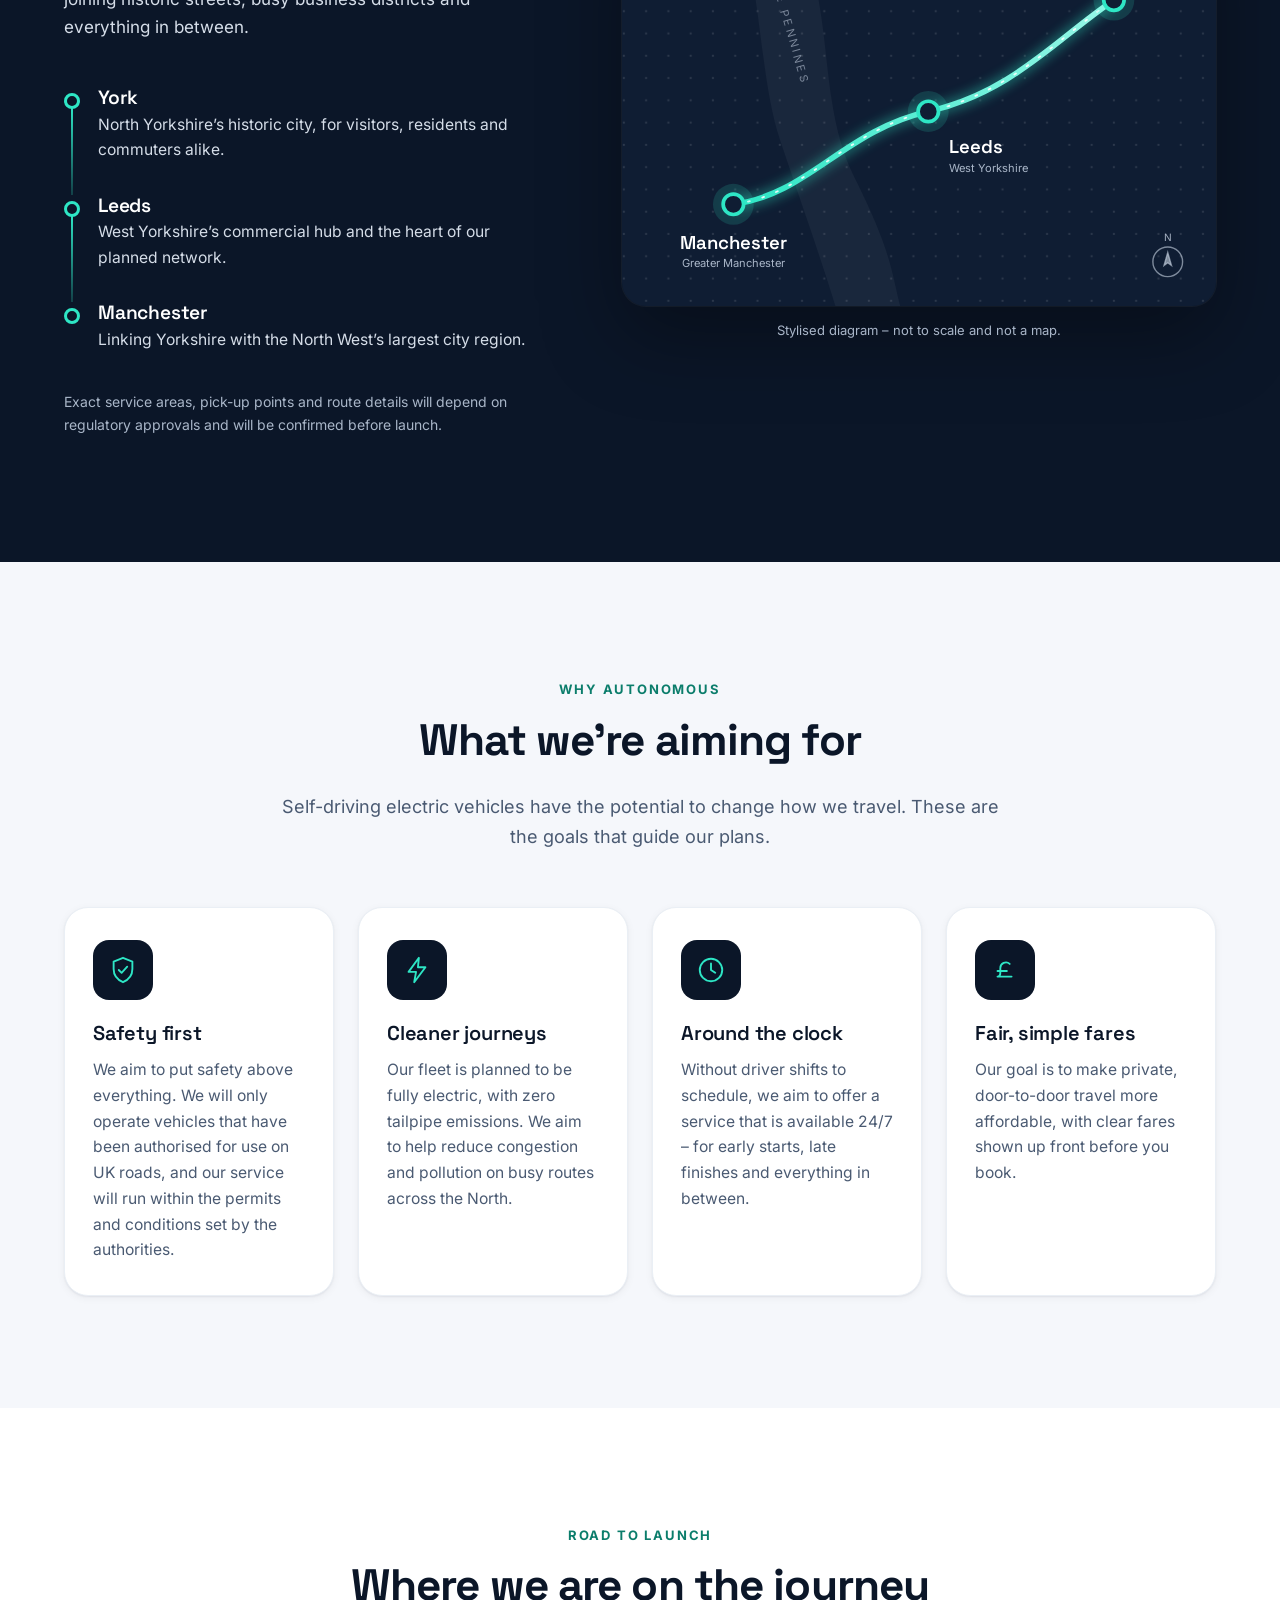
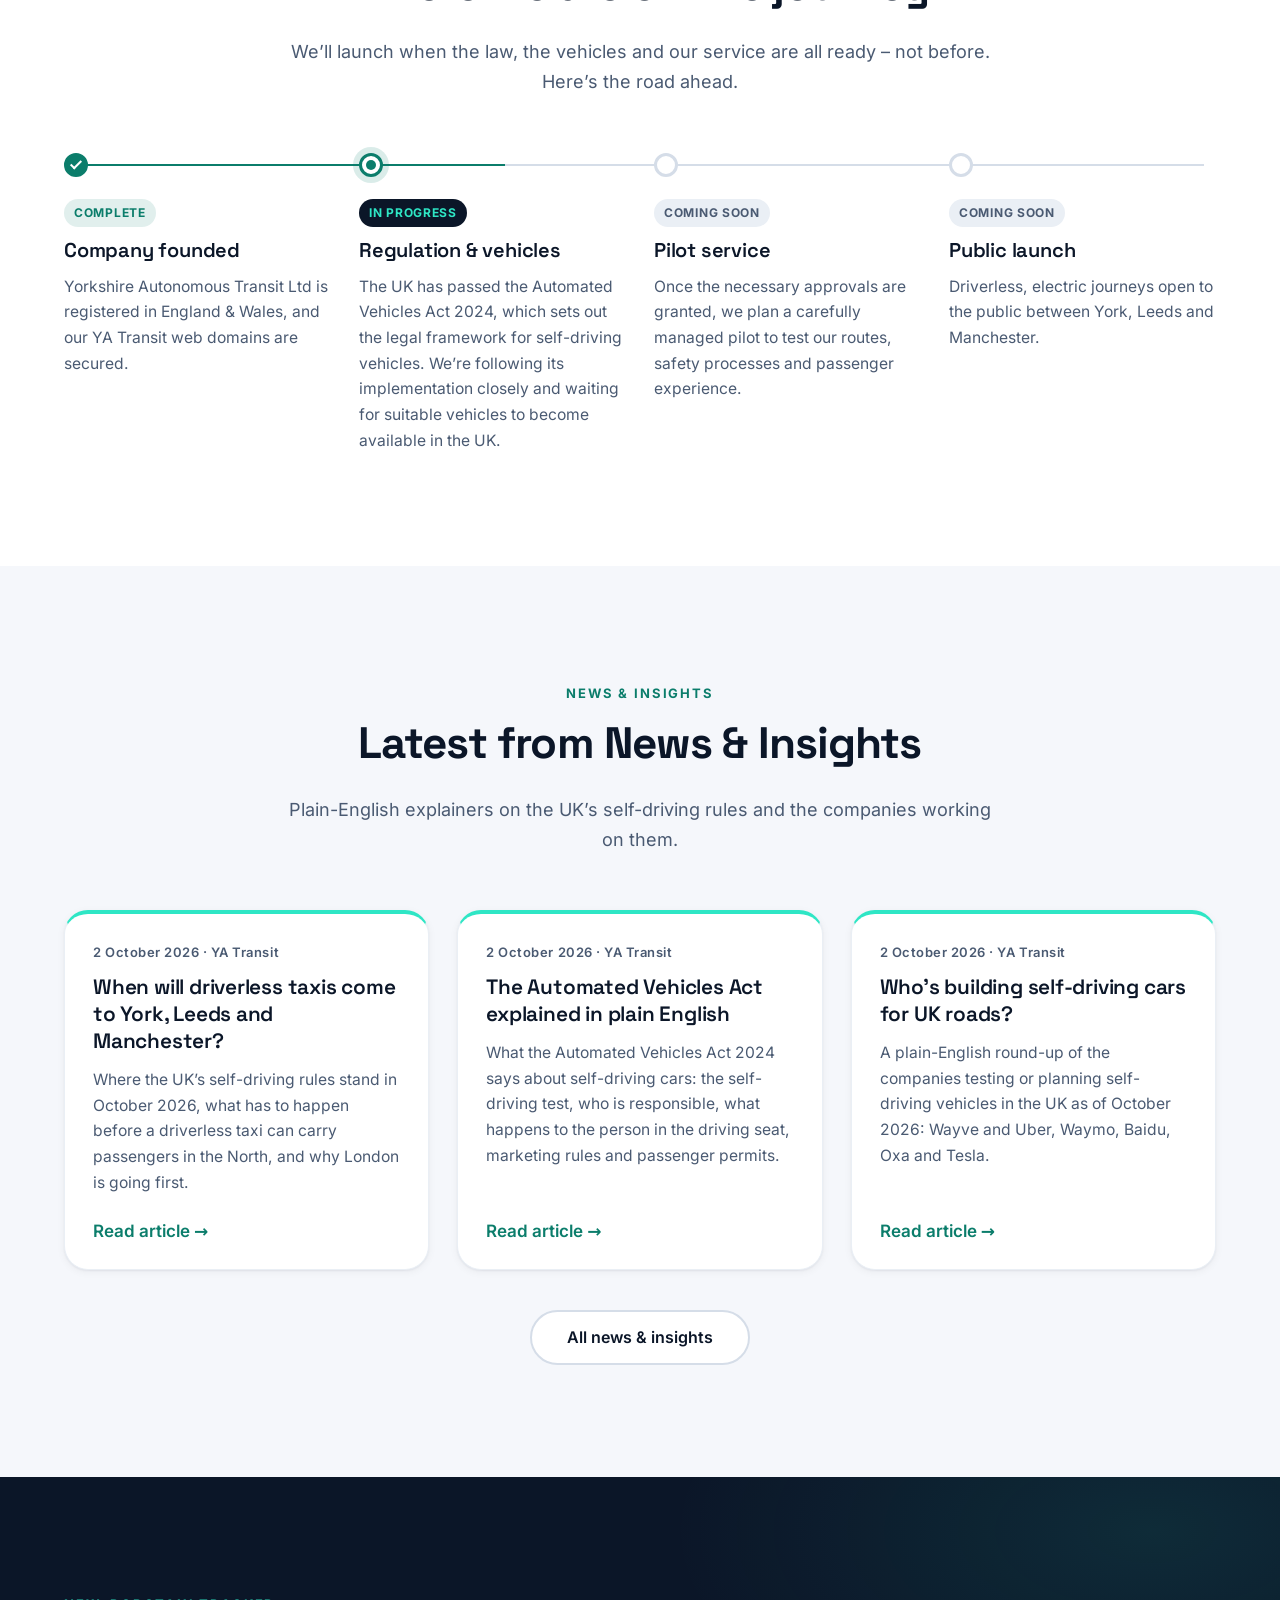
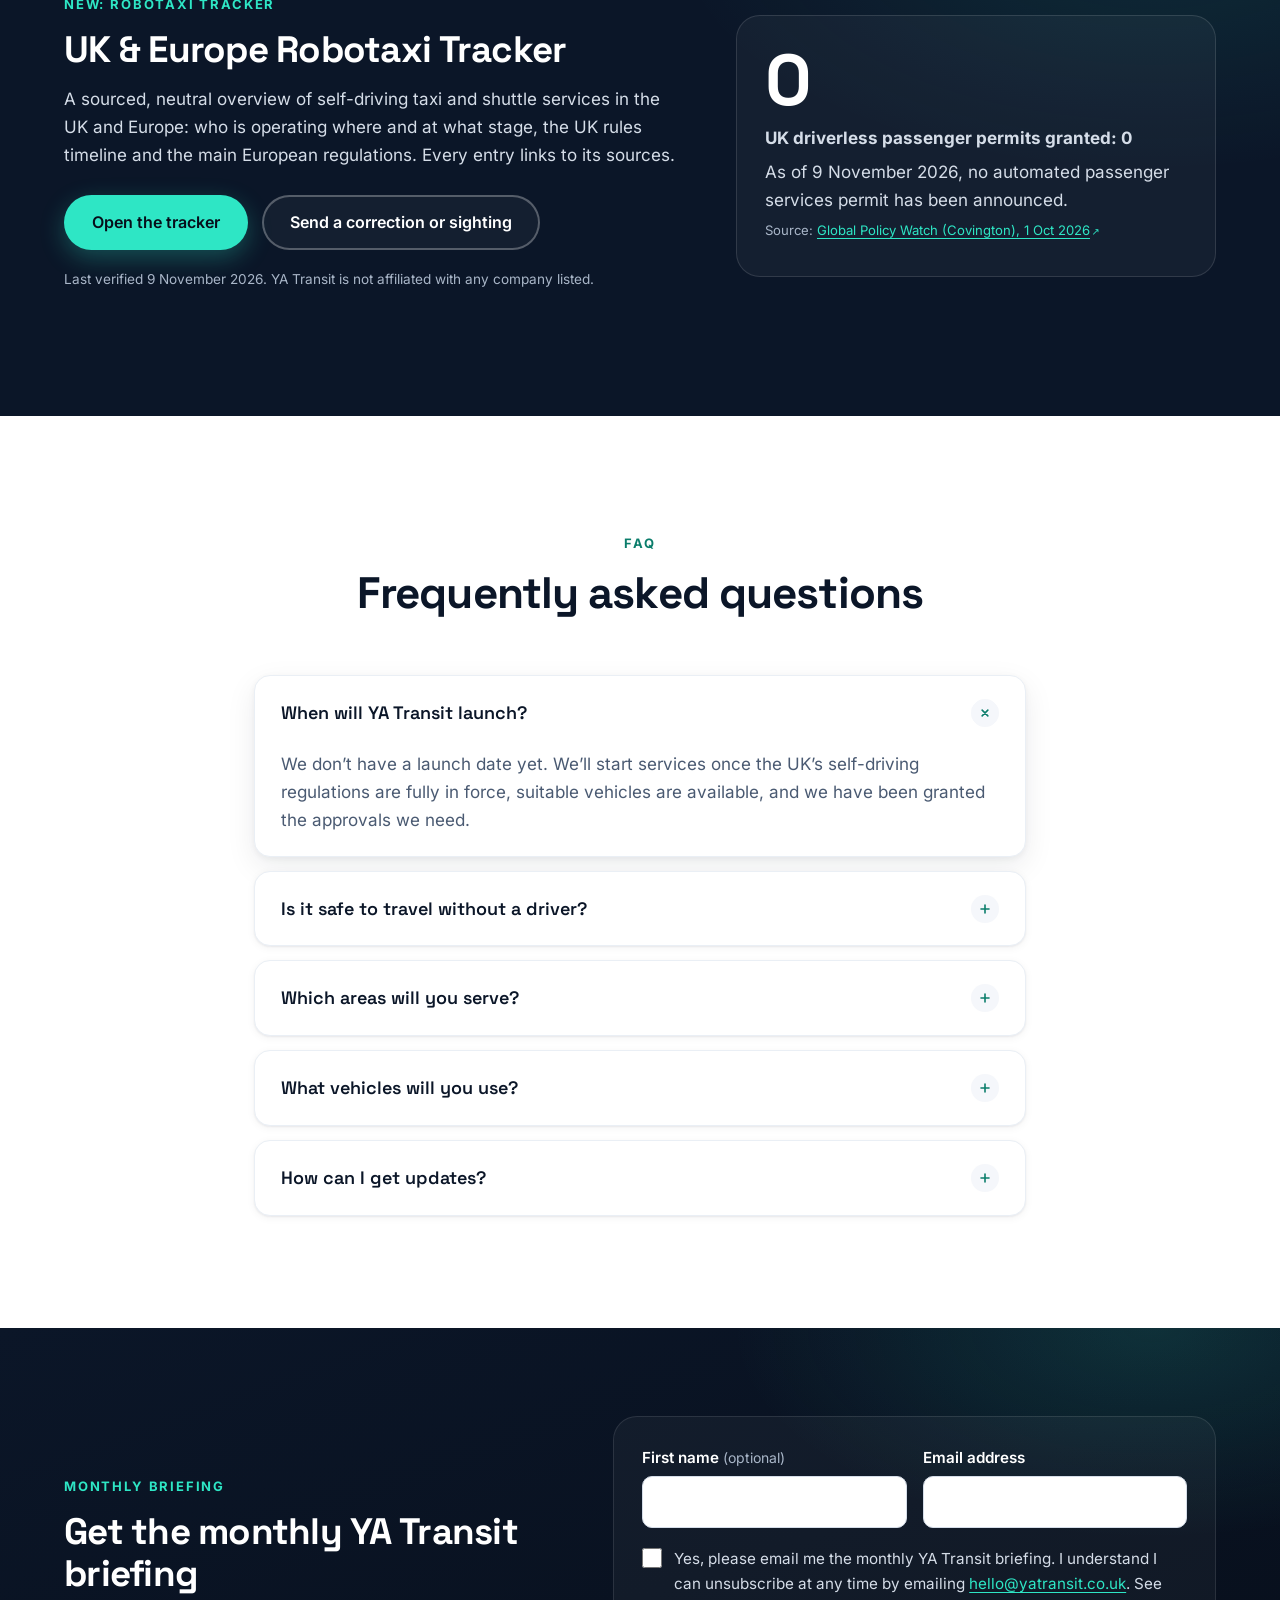
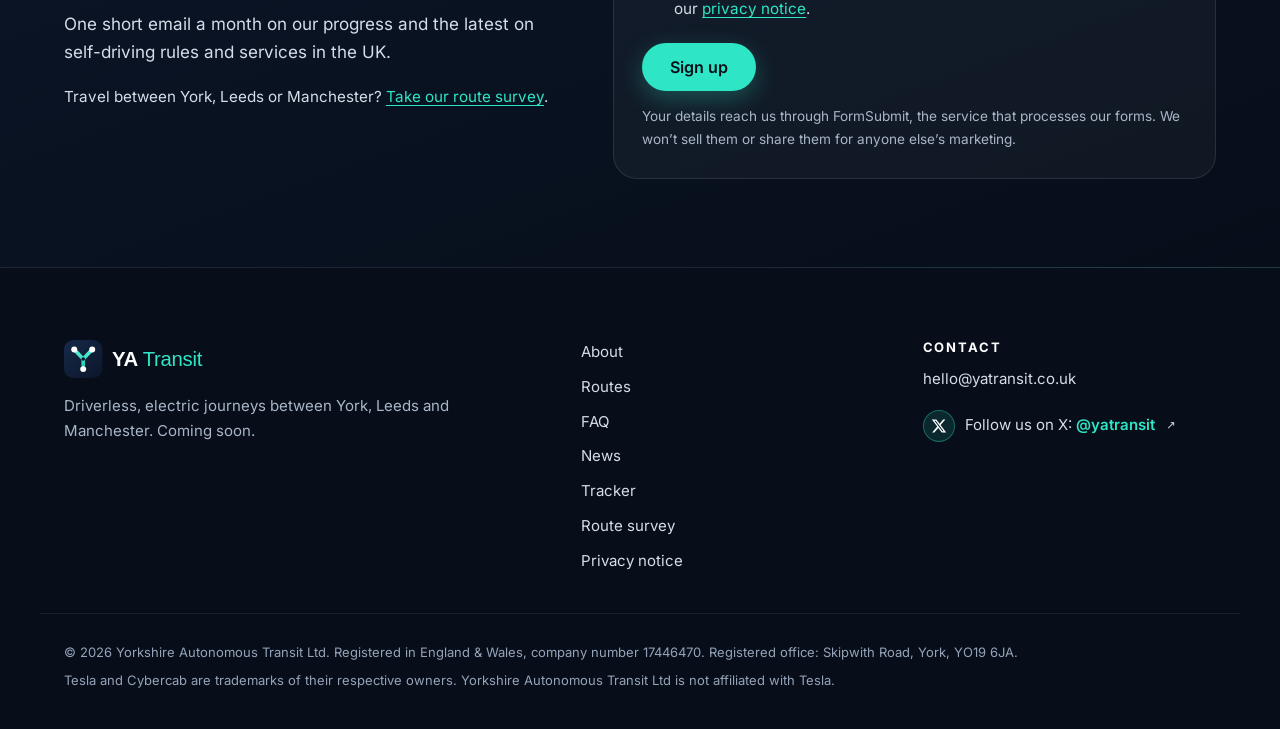
==== commit af6bde0a: "Tracker weekly review 9 Nov 2026: PQ 38069 answered (no bus-like APS applications or permits); Ruter" ====
--- a/index.html
+++ b/index.html
@@ -500,12 +500,12 @@
             <a class="btn btn-primary" href="tracker.html">Open the tracker</a>
             <a class="btn btn-ghost" href="tracker.html#report">Send a correction or sighting</a>
           </div>
-          <p class="tracker-teaser-note">Last verified <time datetime="2026-11-02">2 November 2026</time>. YA Transit is not affiliated with any company listed.</p>
+          <p class="tracker-teaser-note">Last verified <time datetime="2026-11-09">9 November 2026</time>. YA Transit is not affiliated with any company listed.</p>
         </div>
         <div class="tracker-teaser-stat">
           <p class="rt-counter-value" aria-hidden="true">0</p>
           <p><strong>UK driverless passenger permits granted: 0</strong></p>
-          <p>As of 2 November 2026, no automated passenger services permit has been announced.</p>
+          <p>As of 9 November 2026, no automated passenger services permit has been announced.</p>
           <p class="rt-src">Source: <a  href="https://www.globalpolicywatch.com/2026/10/overview-of-eu-and-uk-regulatory-developments-relating-to-autonomous-vehicles/" target="_blank" rel="noopener noreferrer">Global Policy Watch (Covington), 1 Oct 2026<span class="visually-hidden ext-nt"> (opens in new tab)</span></a></p>
         </div>
       </div>
